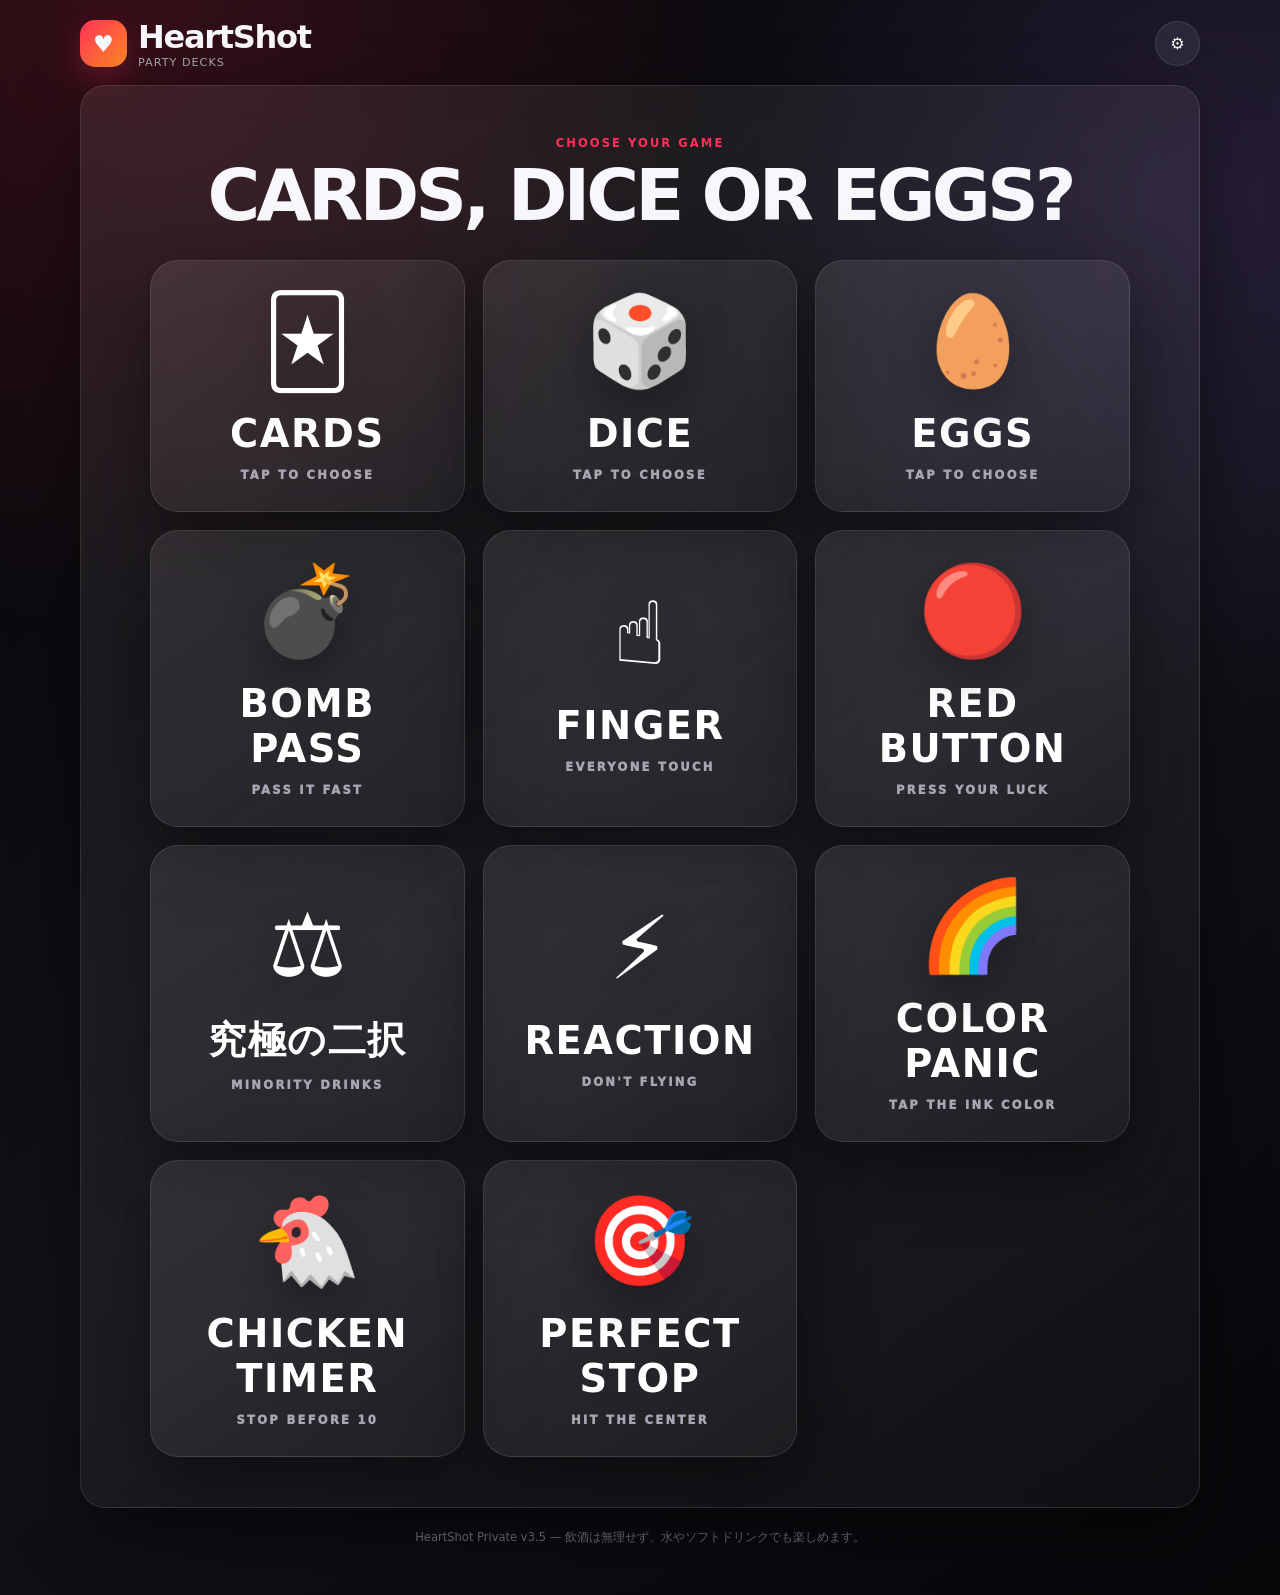
==== heartshot/index.html @ 13e40c9b "Publish HeartShot Party Decks" ====
<!DOCTYPE html>
<html lang="ja">
<head>
<meta charset="UTF-8" />
<meta name="viewport" content="width=device-width, initial-scale=1.0" />
<meta name="theme-color" content="#08080b" />
<title>HeartShot Party Decks</title>
<style>
:root{--bg:#07070a;--panel:#111118;--panel2:#181821;--text:#f8f7fb;--muted:#aaa7b4;--red:#ff3158;--orange:#ff8b24;--gold:#ffd66b;--blue:#5db2ff;--violet:#ae78ff;--green:#57dc9a;--line:rgba(255,255,255,.11);--shadow:0 24px 70px rgba(0,0,0,.45)}
*{box-sizing:border-box}html{scroll-behavior:smooth}body{margin:0;min-height:100vh;color:var(--text);font-family:Inter,"Noto Sans JP",system-ui,-apple-system,"Segoe UI",sans-serif;background:radial-gradient(circle at 10% 0%,rgba(255,49,88,.19),transparent 32%),radial-gradient(circle at 95% 12%,rgba(174,120,255,.14),transparent 28%),linear-gradient(145deg,#060608,#111118 55%,#07070a)}button,input,select{font:inherit}.app{width:min(1120px,calc(100% - 28px));margin:auto;padding:18px 0 50px}.topbar{display:flex;align-items:center;justify-content:space-between;gap:12px;margin-bottom:16px}.brand{display:flex;align-items:center;gap:11px}.logo{width:47px;height:47px;border-radius:15px;display:grid;place-items:center;background:linear-gradient(135deg,var(--red),var(--orange));box-shadow:0 12px 28px rgba(255,49,88,.25);font-size:1.45rem}.brand h1{margin:0;font-size:clamp(1.25rem,4vw,2rem);letter-spacing:-.04em}.brand small{display:block;color:var(--muted);font-size:.7rem;letter-spacing:.09em}.sound{border:1px solid var(--line);background:rgba(255,255,255,.07);color:white;width:45px;height:45px;border-radius:50%;cursor:pointer}.glass{background:linear-gradient(145deg,rgba(255,255,255,.075),rgba(255,255,255,.035));border:1px solid var(--line);backdrop-filter:blur(18px);box-shadow:var(--shadow);border-radius:25px}.screen{display:none}.screen.active{display:block}.hero{padding:clamp(24px,5vw,50px)}.kicker{color:var(--red);font-size:.72rem;font-weight:900;letter-spacing:.18em;margin:0 0 8px}.hero h2{font-size:clamp(2rem,7vw,4.5rem);line-height:1.03;letter-spacing:-.055em;margin:0 0 13px}.hero p{color:var(--muted);line-height:1.75;max-width:760px}.mode-grid{display:grid;grid-template-columns:repeat(3,1fr);gap:14px;margin:28px 0}.mode-card{position:relative;text-align:left;color:white;border:1px solid var(--line);border-radius:22px;padding:20px;background:rgba(255,255,255,.055);cursor:pointer;transition:.2s;min-height:170px}.mode-card:hover,.mode-card.selected{transform:translateY(-4px);border-color:rgba(255,255,255,.35);background:rgba(255,255,255,.1)}.mode-card.selected:after{content:"選択中";position:absolute;right:14px;top:14px;background:white;color:#111;border-radius:999px;padding:5px 9px;font-size:.65rem;font-weight:900}.mode-icon{font-size:2rem}.mode-card h3{margin:13px 0 5px;font-size:1.25rem}.mode-card p{font-size:.85rem;line-height:1.55;margin:0}.setup-grid{display:grid;grid-template-columns:1.2fr .8fr .8fr;gap:12px;margin:18px 0}label{display:grid;gap:7px;color:#dedce5;font-size:.8rem;font-weight:800}input,select{width:100%;border:1px solid var(--line);border-radius:14px;background:rgba(0,0,0,.32);color:white;padding:14px;outline:none}select option{color:#111}.primary,.secondary,.danger{border:0;border-radius:16px;min-height:50px;padding:0 21px;font-weight:900;cursor:pointer}.primary{color:white;background:linear-gradient(135deg,var(--red),#ff6741);box-shadow:0 12px 26px rgba(255,49,88,.22)}.secondary{color:white;background:rgba(255,255,255,.08);border:1px solid var(--line)}.danger{color:#ffd9df;background:rgba(255,49,88,.12);border:1px solid rgba(255,49,88,.25)}.note{font-size:.78rem;color:var(--muted);margin:13px 0 0}.game-head{display:grid;grid-template-columns:1fr auto 1fr;align-items:center;gap:12px;margin-bottom:20px}.stat{padding:13px 16px;border-radius:17px;background:rgba(255,255,255,.06);border:1px solid var(--line)}.stat:last-child{text-align:right}.stat span{display:block;color:var(--muted);font-size:.65rem;font-weight:900;letter-spacing:.13em}.stat strong{font-size:1rem}.timer{text-align:center;min-width:145px;background:linear-gradient(135deg,rgba(255,49,88,.18),rgba(255,139,36,.12))}.timer strong{font-size:1.55rem;font-variant-numeric:tabular-nums}.game-layout{display:grid;grid-template-columns:minmax(280px,420px) minmax(260px,1fr);gap:24px;align-items:center}.card-zone{display:grid;justify-items:center}.scene{width:min(100%,360px);aspect-ratio:5/7;perspective:1300px;cursor:pointer;border:0;background:none;padding:0}.card{width:100%;height:100%;position:relative;transform-style:preserve-3d;transition:transform .72s cubic-bezier(.2,.8,.18,1)}.card.flipped{transform:rotateY(180deg)}.face{position:absolute;inset:0;border-radius:24px;backface-visibility:hidden;overflow:hidden;box-shadow:0 30px 80px rgba(0,0,0,.5)}.back{border:8px solid #f2eee5;background:#711127}.pattern{height:100%;display:grid;place-items:center;align-content:center;gap:12px;border:2px solid rgba(255,255,255,.7);background:linear-gradient(45deg,transparent 46%,rgba(255,255,255,.11) 47% 53%,transparent 54%),linear-gradient(-45deg,transparent 46%,rgba(255,255,255,.11) 47% 53%,transparent 54%),linear-gradient(135deg,#a21434,#4c0b1b);background-size:24px 24px}.pattern b{font-size:5rem}.pattern span{font-weight:900;font-size:.72rem;letter-spacing:.26em}.front{transform:rotateY(180deg);color:#16151a;background:linear-gradient(155deg,#fffef8,#ece7db);padding:30px;display:grid;align-content:center;text-align:center}.suit{font-size:3.25rem}.card-type{font-size:.7rem;letter-spacing:.17em;font-weight:1000;margin:10px 0;color:#b41635}.card-title{font-size:clamp(1.55rem,5vw,2.25rem);line-height:1.25;font-weight:1000;margin:0}.card-desc{font-size:.9rem;line-height:1.65;color:#5f5962;margin:14px 0 0}.rare{background:linear-gradient(135deg,#fff5bf,#e9d3ff 52%,#cfe9ff)}.rare .card-type{color:#7040af}.card-hint{margin:14px 0 0;color:var(--muted);font-size:.8rem}.panel{padding:22px}.panel h3{margin:0 0 7px}.panel p{color:var(--muted);line-height:1.65}.rules{display:grid;gap:9px;margin:18px 0}.rule-row{display:flex;justify-content:space-between;gap:12px;padding:11px 12px;background:rgba(255,255,255,.055);border:1px solid var(--line);border-radius:13px}.rule-row span{color:var(--muted)}.buttons{display:grid;grid-template-columns:1fr 1fr;gap:10px}.buttons .primary{grid-column:1/-1}.history{margin-top:16px;max-height:195px;overflow:auto;display:grid;gap:8px}.history-item{padding:10px 11px;border:1px solid var(--line);border-radius:12px;background:rgba(255,255,255,.04);font-size:.78rem}.history-item b{display:block;margin-bottom:3px}.toast{position:fixed;left:50%;bottom:25px;transform:translate(-50%,20px);background:#fff;color:#15151a;padding:12px 17px;border-radius:999px;font-weight:900;opacity:0;pointer-events:none;transition:.25s;z-index:10}.toast.show{opacity:1;transform:translate(-50%,0)}.result-card{padding:34px;text-align:center}.result-card h2{font-size:clamp(2rem,6vw,4rem);margin:7px 0}.summary-grid{display:grid;grid-template-columns:repeat(3,1fr);gap:12px;margin:24px 0}.summary{padding:17px;border:1px solid var(--line);border-radius:17px;background:rgba(255,255,255,.05)}.summary b{display:block;font-size:1.7rem}.summary span{color:var(--muted);font-size:.72rem}.footer{text-align:center;color:#76727d;font-size:.72rem;margin-top:22px}.tag{display:inline-block;border-radius:999px;padding:6px 10px;background:rgba(255,255,255,.07);border:1px solid var(--line);font-size:.68rem;font-weight:900;margin:3px}.hidden{display:none!important}@media(max-width:760px){.mode-grid{grid-template-columns:1fr}.setup-grid{grid-template-columns:1fr}.game-head{grid-template-columns:1fr 1fr}.timer{grid-column:1/-1;grid-row:1}.game-layout{grid-template-columns:1fr}.panel{padding:18px}.scene{width:min(88vw,340px)}.summary-grid{grid-template-columns:1fr}.buttons{position:sticky;bottom:8px;background:rgba(7,7,10,.9);padding:8px;border-radius:18px;backdrop-filter:blur(10px)}}

/* HeartShot v1 premium landing */
#setup{min-height:calc(100vh - 125px);display:none;align-content:center;background:transparent;border:0;box-shadow:none;backdrop-filter:none;padding:18px 0 34px}
#setup.active{display:grid}
.deck-landing{text-align:center;max-width:980px;margin:0 auto;width:100%}
.deck-landing .kicker{margin-bottom:10px;color:#ff4264}
.deck-landing h2{font-size:clamp(2rem,8vw,4.8rem);margin:0 0 34px;letter-spacing:-.06em}
.mode-grid{grid-template-columns:repeat(3,minmax(0,1fr));gap:18px;margin:0 auto;max-width:940px}
.mode-card{min-height:310px;padding:0;border-radius:28px;overflow:hidden;display:grid;place-items:center;text-align:center;isolation:isolate;background:#15151d;box-shadow:0 24px 65px rgba(0,0,0,.38);transition:transform .28s cubic-bezier(.2,.8,.2,1),border-color .28s,box-shadow .28s}
.mode-card::before{content:"";position:absolute;inset:0;z-index:-2;background:radial-gradient(circle at 50% 15%,var(--glow,rgba(255,49,88,.38)),transparent 42%),linear-gradient(155deg,rgba(255,255,255,.09),rgba(255,255,255,.015))}
.mode-card::after{content:"";position:absolute;inset:10px;border:1px solid rgba(255,255,255,.13);border-radius:21px;z-index:-1}
.mode-card:hover,.mode-card:focus-visible{transform:translateY(-10px) rotateX(2deg);border-color:rgba(255,255,255,.45);box-shadow:0 34px 85px rgba(0,0,0,.52)}
.mode-card.selected{transform:translateY(-8px) scale(1.015);border-color:rgba(255,255,255,.7);box-shadow:0 0 0 2px rgba(255,255,255,.13),0 32px 85px rgba(0,0,0,.52)}
.mode-card.selected:after{content:"";position:absolute;inset:10px;background:none;padding:0;border:2px solid rgba(255,255,255,.65);border-radius:21px}
.mode-card[data-mode="mission"]{--glow:rgba(255,49,88,.48)}
.mode-card[data-mode="fact"]{--glow:rgba(93,178,255,.42)}
.mode-card[data-mode="reveal"]{--glow:rgba(174,120,255,.44)}
.mode-card .deck-content{display:grid;justify-items:center;gap:14px;padding:30px}
.mode-icon{font-size:clamp(3.4rem,8vw,5.7rem);filter:drop-shadow(0 16px 22px rgba(0,0,0,.28));transition:transform .28s}
.mode-card:hover .mode-icon{transform:translateY(-5px) rotate(-3deg) scale(1.06)}
.mode-card h3{margin:0;font-size:clamp(1.25rem,3vw,1.8rem);letter-spacing:.08em;text-transform:uppercase}
.mode-card .tap{font-size:.7rem;letter-spacing:.25em;color:rgba(255,255,255,.55);font-weight:900}
.setup-drawer{max-width:940px;margin:22px auto 0;padding:20px;border-radius:24px;background:rgba(18,18,25,.82);border:1px solid var(--line);backdrop-filter:blur(20px);box-shadow:0 24px 70px rgba(0,0,0,.3);display:none;text-align:left;animation:drawerIn .35s ease both}
.setup-drawer.show{display:block}
.setup-drawer .selected-deck{display:flex;align-items:center;justify-content:space-between;gap:12px;margin-bottom:15px}
.setup-drawer .selected-deck strong{font-size:1rem}
.setup-drawer .selected-deck span{color:var(--muted);font-size:.75rem}
@keyframes drawerIn{from{opacity:0;transform:translateY(14px)}to{opacity:1;transform:none}}
@media(max-width:760px){#setup{align-content:start}.deck-landing h2{margin-bottom:24px}.mode-grid{grid-template-columns:1fr;gap:13px}.mode-card{min-height:145px}.mode-card .deck-content{grid-template-columns:auto 1fr auto;align-items:center;justify-items:start;width:100%;padding:24px;text-align:left}.mode-icon{font-size:3.2rem}.mode-card h3{font-size:1.25rem}.mode-card .tap{justify-self:end}.setup-drawer{margin-top:16px;padding:16px}.setup-grid{margin:12px 0}}


.player-editor{margin:20px 0 14px}.player-editor-head{display:flex;align-items:center;justify-content:space-between;gap:12px;margin-bottom:10px;color:#dedce5;font-size:.76rem;font-weight:950;letter-spacing:.12em}.add-player{border:1px solid var(--line);border-radius:999px;background:rgba(255,255,255,.075);color:white;padding:9px 13px;font-size:.68rem;font-weight:950;cursor:pointer}.add-player:hover{background:rgba(255,255,255,.13)}.player-list{display:grid;gap:9px}.player-row{display:grid;grid-template-columns:38px 1fr 42px;align-items:center;gap:9px}.player-number{height:48px;display:grid;place-items:center;color:var(--muted);font-size:.72rem;font-weight:950;border:1px solid var(--line);border-radius:13px;background:rgba(255,255,255,.04)}.player-input{height:48px}.remove-player{height:42px;width:42px;border:1px solid var(--line);border-radius:13px;background:rgba(255,255,255,.055);color:var(--muted);font-size:1.2rem;cursor:pointer}.remove-player:hover{color:white;background:rgba(255,49,88,.14);border-color:rgba(255,49,88,.3)}.remove-player:disabled{opacity:.22;cursor:not-allowed}.setup-options{grid-template-columns:1fr 1fr}.setup-drawer .primary{margin-top:4px}@media(max-width:520px){.player-editor-head{align-items:flex-start}.add-player{padding:8px 10px}.setup-options{grid-template-columns:1fr}.player-row{grid-template-columns:34px 1fr 38px}.player-number{height:46px}.remove-player{width:38px;height:38px}}

/* v1.2 category + dice */
.category-landing{padding:clamp(24px,5vw,50px);text-align:center}.category-landing h2,.deck-landing>h2{font-size:clamp(2rem,7vw,4.5rem);line-height:1.03;letter-spacing:-.055em;margin:0 0 24px}.category-grid{display:grid;grid-template-columns:repeat(2,minmax(0,1fr));gap:18px;max-width:820px;margin:28px auto 0}.category-card{min-height:290px;border:1px solid var(--line);border-radius:28px;background:linear-gradient(145deg,rgba(255,255,255,.095),rgba(255,255,255,.035));color:#fff;cursor:pointer;display:grid;place-items:center;padding:28px;transition:.25s;box-shadow:var(--shadow)}.category-card:hover{transform:translateY(-7px) scale(1.015);border-color:rgba(255,255,255,.36)}.category-icon{font-size:clamp(4rem,10vw,7rem);filter:drop-shadow(0 15px 22px rgba(0,0,0,.3))}.category-card h3{font-size:clamp(1.6rem,4vw,2.4rem);margin:18px 0 8px;letter-spacing:.04em}.category-card .tap{color:var(--muted);font-size:.72rem;font-weight:950;letter-spacing:.2em}.back-link{border:0;background:transparent;color:var(--muted);font-weight:900;cursor:pointer;margin-bottom:16px;padding:8px 0}.back-link:hover{color:#fff}.dice-setup{padding:clamp(24px,5vw,45px);max-width:760px;margin:auto}.dice-arena{padding:clamp(20px,4vw,38px)}.dice-stage{display:grid;grid-template-columns:repeat(3,minmax(80px,150px));justify-content:center;gap:16px;margin:28px 0}.die{aspect-ratio:1;border-radius:25px;background:linear-gradient(145deg,#fff,#ddd7cb);color:#17151a;display:grid;place-items:center;font-size:clamp(3.6rem,10vw,6.8rem);box-shadow:0 24px 45px rgba(0,0,0,.38),inset 0 2px 1px rgba(255,255,255,.8);user-select:none}.die.rolling{animation:diceShake .12s linear infinite}@keyframes diceShake{0%{transform:rotate(-7deg) translateY(-3px)}50%{transform:rotate(7deg) translateY(3px)}100%{transform:rotate(-7deg) translateY(-3px)}}.dice-result{text-align:center;min-height:115px}.dice-result .role{font-size:clamp(2rem,6vw,3.8rem);font-weight:1000;margin:0}.dice-result .rank{color:var(--muted);margin:7px 0}.dice-controls{display:grid;grid-template-columns:1fr 1fr;gap:10px;max-width:560px;margin:20px auto}.dice-controls .primary{grid-column:1/-1}.dice-rule-grid{display:grid;grid-template-columns:repeat(3,1fr);gap:8px;margin-top:18px}.dice-rule{padding:10px;border:1px solid var(--line);border-radius:13px;background:rgba(255,255,255,.045);font-size:.72rem;text-align:center}.dice-history{max-width:720px;margin:18px auto 0}.dice-history .history-item{display:flex;justify-content:space-between;gap:10px}.dice-current{text-align:center;color:var(--muted)}.dice-current b{color:#fff;font-size:1.2rem}.dice-player-list{display:grid;gap:9px}.dice-player-row{display:grid;grid-template-columns:38px 1fr 42px;align-items:center;gap:9px}.dice-player-number{height:48px;display:grid;place-items:center;color:var(--muted);font-size:.72rem;font-weight:950;border:1px solid var(--line);border-radius:13px;background:rgba(255,255,255,.04)}
@media(max-width:680px){.category-grid{grid-template-columns:1fr}.category-card{min-height:220px}.dice-stage{gap:9px}.die{border-radius:18px}.dice-rule-grid{grid-template-columns:1fr 1fr}.dice-controls{position:sticky;bottom:8px;background:rgba(7,7,10,.9);padding:8px;border-radius:18px;backdrop-filter:blur(10px)}}

/* v1.4 true 3D chinchiro scene */
.chinchiro-table{position:relative;max-width:820px;margin:18px auto 8px;padding:18px 10px 10px;border-radius:36px;background:radial-gradient(ellipse at 50% 20%,rgba(118,59,27,.52),rgba(30,13,8,.9) 66%,rgba(0,0,0,.5));box-shadow:inset 0 0 70px rgba(0,0,0,.62),0 24px 60px rgba(0,0,0,.35);overflow:hidden}
.chinchiro-table:before{content:"";position:absolute;inset:0;background:repeating-linear-gradient(92deg,rgba(255,255,255,.018) 0 2px,transparent 2px 42px);opacity:.45;pointer-events:none}
.bowl-wrap{position:relative;width:min(94vw,700px);height:min(76vw,500px);min-height:340px;margin:auto;perspective:1200px;perspective-origin:50% 24%;transform-style:preserve-3d;filter:drop-shadow(0 38px 34px rgba(0,0,0,.66))}
.bowl-scene{position:absolute;inset:0;transform-style:preserve-3d;transform:rotateX(58deg) translateZ(-10px)}
.bowl-shadow{position:absolute;left:8%;right:8%;bottom:2%;height:22%;border-radius:50%;background:radial-gradient(ellipse,rgba(0,0,0,.8),transparent 70%);filter:blur(16px);transform:translateZ(-80px)}
.bowl-outer{position:absolute;inset:8% 4% 6%;border-radius:50%;background:radial-gradient(ellipse at 50% 24%,#5c1712 0 4%,#b83a2e 5% 8%,#2a0a08 10% 18%,#080809 58%,#160506 73%,#080809 100%);box-shadow:0 35px 40px rgba(0,0,0,.75),inset 0 -55px 80px #000,inset 0 18px 22px rgba(255,255,255,.08);transform:translateZ(-42px)}
.bowl-wall{position:absolute;inset:10% 6% 10%;border-radius:50%;background:radial-gradient(ellipse at 50% 40%,#252527 0 12%,#161619 34%,#09090b 61%,#020203 72%,#3f100d 73%,#be3b31 77%,#2c0908 81%,#070708 84%);box-shadow:inset 0 28px 35px rgba(255,255,255,.06),inset 0 -80px 105px rgba(0,0,0,.95),0 0 0 4px rgba(225,62,50,.75);transform:translateZ(0)}
.bowl-inner{position:absolute;inset:18% 14% 20%;border-radius:50%;background:radial-gradient(ellipse at 48% 34%,#353538 0 5%,#202023 20%,#111114 52%,#050506 79%);box-shadow:inset 0 16px 25px rgba(255,255,255,.055),inset 0 -45px 60px rgba(0,0,0,.88),0 0 35px rgba(0,0,0,.9);transform:translateZ(42px)}
.bowl-inner:after{content:"";position:absolute;left:15%;right:15%;bottom:11%;height:25%;border-radius:50%;background:radial-gradient(ellipse,rgba(255,255,255,.09),transparent 68%);filter:blur(8px)}
.bowl-rim{position:absolute;inset:8% 4% 6%;border-radius:50%;border:12px solid #4c0d0a;box-shadow:inset 0 0 0 4px #e24c40,inset 0 0 0 8px #6d1712,0 4px 0 #f05c4f,0 10px 18px rgba(0,0,0,.5);transform:translateZ(32px)}
.bowl-highlight{position:absolute;left:12%;right:12%;top:12%;height:15%;border-radius:50%;border-top:4px solid rgba(255,255,255,.14);filter:blur(.4px);transform:translateZ(52px)}
.bowl-wrap.shaking{animation:bowlRattle3d .11s linear infinite}
.bowl-wrap.settling{animation:bowlSettle3d .34s ease-out 3}
@keyframes bowlRattle3d{0%{transform:translate3d(-6px,2px,0) rotateZ(-1.3deg) rotateY(-.5deg)}25%{transform:translate3d(6px,-4px,0) rotateZ(1.1deg) rotateY(.5deg)}50%{transform:translate3d(-4px,-2px,0) rotateZ(.6deg)}75%{transform:translate3d(5px,4px,0) rotateZ(-.9deg)}100%{transform:translate3d(-6px,2px,0) rotateZ(-1.3deg)}}
@keyframes bowlSettle3d{0%{transform:rotateZ(-.7deg)}50%{transform:rotateZ(.7deg)}100%{transform:rotateZ(0)}}
.dice-tumble-area{position:absolute;inset:19% 13% 19%;z-index:5;transform-style:preserve-3d;perspective:900px;perspective-origin:50% 35%;transform:rotateX(54deg) translateZ(86px);pointer-events:none}
.real-die{--size:78px;--half:39px;position:absolute;width:var(--size);height:var(--size);transform-style:preserve-3d;transform-origin:50% 50%;transition:transform .72s cubic-bezier(.18,.82,.2,1),left .72s ease,top .72s ease;will-change:transform,left,top}
.real-die:nth-child(1){left:15%;top:36%}.real-die:nth-child(2){left:44%;top:18%}.real-die:nth-child(3){left:66%;top:50%}
.die-face{position:absolute;inset:0;width:100%;height:100%;border-radius:14px;background:linear-gradient(145deg,#fffef8 0%,#eee8db 56%,#c8bdab 100%);border:2px solid rgba(92,72,48,.42);backface-visibility:visible;box-shadow:inset 6px 6px 11px rgba(255,255,255,.96),inset -7px -8px 13px rgba(62,45,27,.28),0 0 1px rgba(0,0,0,.75);display:grid;grid-template-columns:repeat(3,1fr);grid-template-rows:repeat(3,1fr);padding:14%;gap:4%}
.die-face.f1{filter:brightness(1.04)}.die-face.f2{filter:brightness(.91)}.die-face.f3{filter:brightness(1.11)}.die-face.f4{filter:brightness(.78)}.die-face.f5{filter:brightness(.86)}.die-face.f6{filter:brightness(.72)}
.real-die:after{content:"";position:absolute;left:4%;top:78%;width:92%;height:42%;border-radius:50%;background:rgba(0,0,0,.52);filter:blur(11px);transform:rotateX(90deg) translateZ(-44px);pointer-events:none}
.pip{width:72%;aspect-ratio:1;border-radius:50%;background:radial-gradient(circle at 35% 30%,#49413a 0 8%,#171513 38%,#050505 78%);box-shadow:inset 2px 2px 2px rgba(255,255,255,.16),0 1px 1px rgba(255,255,255,.25);align-self:center;justify-self:center}
.p1{grid-area:2/2}.p2a{grid-area:1/1}.p2b{grid-area:3/3}.p3a{grid-area:1/1}.p3b{grid-area:2/2}.p3c{grid-area:3/3}.p4a{grid-area:1/1}.p4b{grid-area:1/3}.p4c{grid-area:3/1}.p4d{grid-area:3/3}.p5a{grid-area:1/1}.p5b{grid-area:1/3}.p5c{grid-area:2/2}.p5d{grid-area:3/1}.p5e{grid-area:3/3}.p6a{grid-area:1/1}.p6b{grid-area:1/3}.p6c{grid-area:2/1}.p6d{grid-area:2/3}.p6e{grid-area:3/1}.p6f{grid-area:3/3}
.die-face.f1{transform:translateZ(var(--half))}.die-face.f6{transform:rotateY(180deg) translateZ(var(--half))}.die-face.f2{transform:rotateY(90deg) translateZ(var(--half))}.die-face.f5{transform:rotateY(-90deg) translateZ(var(--half))}.die-face.f3{transform:rotateX(90deg) translateZ(var(--half))}.die-face.f4{transform:rotateX(-90deg) translateZ(var(--half))}
.real-die.show-1{transform:rotateX(-28deg) rotateY(32deg) rotateZ(-7deg)}.real-die.show-2{transform:rotateX(-22deg) rotateY(-58deg) rotateZ(8deg)}.real-die.show-3{transform:rotateX(-112deg) rotateY(26deg) rotateZ(-7deg)}.real-die.show-4{transform:rotateX(68deg) rotateY(28deg) rotateZ(9deg)}.real-die.show-5{transform:rotateX(-24deg) rotateY(122deg) rotateZ(-8deg)}.real-die.show-6{transform:rotateX(-26deg) rotateY(208deg) rotateZ(8deg)}
.real-die.tumbling:nth-child(1){animation:tumble3d1 .38s linear infinite}.real-die.tumbling:nth-child(2){animation:tumble3d2 .33s linear infinite}.real-die.tumbling:nth-child(3){animation:tumble3d3 .41s linear infinite}
@keyframes tumble3d1{0%{left:7%;top:23%;transform:translate3d(0,0,10px) rotateX(0) rotateY(0) rotateZ(0)}45%{left:63%;top:50%;transform:translate3d(0,-20px,155px) rotateX(420deg) rotateY(310deg) rotateZ(210deg)}100%{left:17%;top:37%;transform:translate3d(0,0,12px) rotateX(820deg) rotateY(560deg) rotateZ(390deg)}}
@keyframes tumble3d2{0%{left:66%;top:17%;transform:translate3d(0,0,14px) rotateX(0) rotateY(0)}48%{left:18%;top:58%;transform:translate3d(0,-18px,145px) rotateX(340deg) rotateY(490deg) rotateZ(160deg)}100%{left:46%;top:21%;transform:translate3d(0,0,10px) rotateX(760deg) rotateY(900deg) rotateZ(330deg)}}
@keyframes tumble3d3{0%{left:29%;top:61%;transform:translate3d(0,0,8px) rotateX(0) rotateZ(0)}52%{left:65%;top:16%;transform:translate3d(0,-22px,165px) rotateX(500deg) rotateY(370deg) rotateZ(290deg)}100%{left:67%;top:49%;transform:translate3d(0,0,9px) rotateX(960deg) rotateY(720deg) rotateZ(570deg)}}

.bowl-lid{position:absolute;right:0;top:1%;width:31%;height:27%;z-index:1;transform-style:preserve-3d;transform:rotateX(62deg) rotateZ(-19deg) translateZ(-12px)}
.bowl-lid:before,.bowl-lid:after{content:"";position:absolute;inset:0;border-radius:50%}.bowl-lid:before{background:radial-gradient(ellipse at 38% 30%,#343437,#111114 55%,#030304 82%);border:7px solid #3c0d0b;box-shadow:inset 0 0 0 3px #c43b31,0 24px 30px rgba(0,0,0,.66)}.bowl-lid:after{inset:10%;border:2px solid rgba(218,165,74,.35);box-shadow:inset 0 0 22px rgba(218,165,74,.12)}
@media(max-width:680px){.bowl-wrap{height:370px;min-height:330px}.real-die{--size:60px;--half:30px}.die-face{border-radius:12px}.bowl-rim{border-width:9px}.dice-tumble-area{inset:21% 12% 20%}}

/* v1.6 TOP-DOWN CINCHIRO CAMERA — inspired by the approved mockup */
.chinchiro-table{
  max-width:760px;
  padding:12px 8px 18px;
  background:
    radial-gradient(ellipse at 50% 42%,rgba(126,67,32,.30),transparent 54%),
    repeating-linear-gradient(90deg,rgba(255,255,255,.018) 0 2px,transparent 2px 58px),
    linear-gradient(180deg,#2a1109,#120807 72%,#080607);
}
.bowl-wrap{
  width:min(94vw,680px);
  height:min(92vw,650px);
  min-height:470px;
  perspective:1400px;
  perspective-origin:50% 45%;
  filter:drop-shadow(0 28px 28px rgba(0,0,0,.72));
}
.bowl-scene{
  inset:3% 1% 5%;
  transform:rotateX(15deg) translateZ(-12px);
}
.bowl-shadow{left:5%;right:5%;bottom:2%;height:18%;filter:blur(20px)}
.bowl-outer{
  inset:4% 3% 5%;
  background:radial-gradient(ellipse at 50% 38%,#201d1e 0 48%,#080809 65%,#260706 75%,#080809 100%);
  box-shadow:0 38px 45px rgba(0,0,0,.78),inset 0 -42px 70px #000,inset 0 12px 18px rgba(255,255,255,.08);
}
.bowl-wall{
  inset:5.5% 4.5% 7%;
  background:
    radial-gradient(circle at 61% 38%,rgba(255,255,255,.10),transparent 18%),
    radial-gradient(ellipse at 50% 48%,#29282a 0 14%,#1d1c1f 35%,#0c0c0e 67%,#020203 78%,#4a0e0b 79%,#c83d32 83%,#170504 87%);
  box-shadow:inset 0 24px 42px rgba(255,255,255,.06),inset 0 -72px 95px rgba(0,0,0,.9),0 0 0 4px rgba(226,63,51,.75);
}
.bowl-inner{
  inset:13% 11% 15%;
  background:
    radial-gradient(circle at 62% 37%,rgba(255,255,255,.13),transparent 17%),
    radial-gradient(ellipse at 50% 48%,#343337 0 7%,#242327 27%,#151519 59%,#070708 86%);
  box-shadow:inset 0 16px 28px rgba(255,255,255,.06),inset 0 -40px 62px rgba(0,0,0,.83),0 0 30px rgba(0,0,0,.88);
  transform:translateZ(38px);
}
.bowl-rim{
  inset:4% 3% 5%;
  border-width:10px;
  box-shadow:inset 0 0 0 4px #f05145,inset 0 0 0 8px #65130f,0 4px 0 #ff695d,0 12px 20px rgba(0,0,0,.52);
  transform:translateZ(44px);
}
.bowl-highlight{left:10%;right:10%;top:7%;height:12%;transform:translateZ(56px)}
.bowl-lid{display:none}
.dice-tumble-area{
  inset:19% 15% 20%;
  perspective:1100px;
  perspective-origin:50% 45%;
  transform:none;
}
.real-die{
  --size:88px;--half:44px;
  transition:transform .8s cubic-bezier(.18,.82,.2,1),left .8s ease,top .8s ease;
}
.real-die:nth-child(1){left:16%;top:53%}
.real-die:nth-child(2){left:43%;top:25%}
.real-die:nth-child(3){left:67%;top:55%}
.die-face{border-radius:16px;border:1.5px solid rgba(91,70,43,.45);padding:14%;box-shadow:inset 7px 7px 12px rgba(255,255,255,.98),inset -8px -9px 14px rgba(57,39,21,.28),0 0 2px rgba(0,0,0,.75)}
.real-die:after{top:86%;height:25%;filter:blur(9px);transform:rotateX(90deg) translateZ(-49px)}
/* Final angle: top face occupies most of the visible cube, sides remain visible. */
.real-die.settled-a{transform:rotateX(-58deg) rotateY(0deg) rotateZ(-8deg)}
.real-die.settled-b{transform:rotateX(-58deg) rotateY(0deg) rotateZ(7deg)}
.real-die.settled-c{transform:rotateX(-58deg) rotateY(0deg) rotateZ(-3deg)}
/* Retain these for compatibility before the first roll. */
.real-die.show-1,.real-die.show-2,.real-die.show-3,.real-die.show-4,.real-die.show-5,.real-die.show-6{transform:rotateX(-58deg) rotateY(0deg) rotateZ(-4deg)}
@keyframes tumble3d1{0%{left:12%;top:49%;transform:translate3d(0,0,10px) rotateX(0) rotateY(0) rotateZ(0)}45%{left:61%;top:30%;transform:translate3d(0,-26px,170px) rotateX(430deg) rotateY(330deg) rotateZ(230deg)}100%{left:16%;top:53%;transform:translate3d(0,0,12px) rotateX(830deg) rotateY(580deg) rotateZ(400deg)}}
@keyframes tumble3d2{0%{left:65%;top:24%;transform:translate3d(0,0,14px) rotateX(0) rotateY(0)}48%{left:20%;top:57%;transform:translate3d(0,-25px,160px) rotateX(350deg) rotateY(500deg) rotateZ(180deg)}100%{left:43%;top:25%;transform:translate3d(0,0,10px) rotateX(770deg) rotateY(910deg) rotateZ(340deg)}}
@keyframes tumble3d3{0%{left:28%;top:60%;transform:translate3d(0,0,8px) rotateX(0) rotateZ(0)}52%{left:65%;top:22%;transform:translate3d(0,-28px,180px) rotateX(510deg) rotateY(390deg) rotateZ(300deg)}100%{left:67%;top:55%;transform:translate3d(0,0,9px) rotateX(970deg) rotateY(730deg) rotateZ(580deg)}}
@media(max-width:680px){
  .bowl-wrap{height:min(104vw,540px);min-height:430px}
  .real-die{--size:66px;--half:33px}
  .dice-tumble-area{inset:20% 13% 20%}
  .bowl-rim{border-width:8px}
}


/* v1.7 physics-driven dice motion */
.dice-tumble-area{overflow:visible}
.real-die{left:0!important;top:0!important;transition:none!important;will-change:transform;}
.real-die.physics-active{filter:none}
.real-die.final-settle{transition:none!important}
.bowl-wrap.physics-shake{transition:transform .06s linear}
@media (prefers-reduced-motion:reduce){.bowl-wrap.physics-shake{transform:none!important}}


/* v2.4 Egg Roulette */
.category-grid{grid-template-columns:repeat(3,minmax(0,1fr))}
.egg-category{--catGlow:rgba(255,214,107,.42)}
.egg-setup{padding:clamp(24px,5vw,48px);max-width:820px;margin:auto}
.egg-arena{padding:clamp(18px,4vw,36px);overflow:hidden;position:relative}
.egg-arena::before{content:"";position:absolute;inset:0;pointer-events:none;background:radial-gradient(circle at 50% 30%,rgba(255,214,107,.12),transparent 42%)}
.egg-header{position:relative;z-index:1;text-align:center;margin-bottom:18px}.egg-header h2{margin:5px 0;font-size:clamp(1.8rem,6vw,3.5rem)}
.egg-header p{margin:0;color:var(--muted)}
.egg-status{display:flex;justify-content:center;gap:10px;flex-wrap:wrap;margin:16px 0 24px;position:relative;z-index:1}
.egg-pill{border:1px solid var(--line);background:rgba(255,255,255,.06);border-radius:999px;padding:9px 14px;font-size:.76rem;color:var(--muted)}.egg-pill b{color:#fff}
.egg-board{position:relative;z-index:1;display:grid;grid-template-columns:repeat(4,minmax(68px,1fr));gap:clamp(12px,2vw,20px);max-width:720px;margin:0 auto;padding:clamp(18px,4vw,34px);border-radius:38px;border:1px solid rgba(255,255,255,.1);background:radial-gradient(ellipse at center,rgba(255,255,255,.08),rgba(0,0,0,.22) 65%),linear-gradient(145deg,#312014,#160d09);box-shadow:inset 0 16px 40px rgba(255,255,255,.04),inset 0 -24px 50px rgba(0,0,0,.5),0 28px 70px rgba(0,0,0,.45)}
.egg-slot{aspect-ratio:.78;position:relative;border:0;background:none;cursor:pointer;perspective:700px;padding:0;min-width:0}.egg-slot:disabled{cursor:default}
.egg-shadow{position:absolute;left:18%;right:18%;bottom:3%;height:13%;border-radius:50%;background:rgba(0,0,0,.52);filter:blur(6px);transition:.45s}
.egg-shell{position:absolute;inset:4% 12% 12%;transform-origin:50% 82%;transition:transform .55s cubic-bezier(.2,.9,.3,1),filter .3s;filter:drop-shadow(0 13px 12px rgba(0,0,0,.35))}
.egg-body{position:absolute;inset:0;border-radius:52% 48% 49% 51% / 61% 60% 40% 39%;background:radial-gradient(circle at 36% 24%,#fff 0 7%,#fff9df 25%,#e8d7ad 70%,#c7aa77 100%);border:1px solid rgba(109,77,37,.45);box-shadow:inset -11px -14px 22px rgba(111,78,36,.18),inset 7px 8px 13px rgba(255,255,255,.65)}
.egg-glint{position:absolute;width:18%;height:31%;left:25%;top:20%;border-radius:50%;background:rgba(255,255,255,.62);transform:rotate(22deg);filter:blur(1px)}
.egg-number{position:absolute;inset:auto 0 25%;text-align:center;color:#75582e;font-weight:1000;font-size:clamp(.72rem,2vw,1rem);text-shadow:0 1px white}
.egg-reveal{position:absolute;inset:15% 5% 5%;display:grid;place-items:center;align-content:center;opacity:0;transform:translateY(25%) scale(.6);transition:.45s .18s cubic-bezier(.2,1.3,.3,1);font-size:clamp(2.2rem,7vw,4.3rem)}
.egg-slot:hover:not(:disabled) .egg-shell{transform:translateY(-7%) rotate(-2deg) scale(1.04)}
.egg-slot.cracking .egg-shell{animation:eggWobble .62s ease-in-out 2}.egg-slot.open .egg-shell{transform:translateY(-55%) rotate(-18deg) scale(.85);opacity:.12;filter:blur(1px)}
.egg-slot.open .egg-reveal{opacity:1;transform:translateY(0) scale(1)}.egg-slot.open .egg-shadow{transform:scale(.7);opacity:.55}
.egg-slot.safe .egg-reveal{filter:drop-shadow(0 0 18px rgba(255,214,107,.5))}.egg-slot.bad .egg-reveal{animation:badPulse .65s ease-in-out 2;filter:drop-shadow(0 0 20px rgba(255,49,88,.72))}
.egg-slot.used:not(.bad){opacity:.58}.egg-slot.used:not(.bad) .egg-reveal{filter:grayscale(.15)}
@keyframes eggWobble{0%,100%{transform:rotate(0) translateY(0)}20%{transform:rotate(-8deg) translateY(-3%)}40%{transform:rotate(8deg) translateY(-6%)}60%{transform:rotate(-6deg) translateY(-3%)}80%{transform:rotate(5deg)}}
@keyframes badPulse{50%{transform:translateY(0) scale(1.2)}}
.egg-result{position:relative;z-index:2;text-align:center;min-height:105px;padding:18px 8px}.egg-result .big{font-size:clamp(2rem,7vw,4.2rem);font-weight:1000;margin:0;letter-spacing:-.04em}.egg-result .sub{color:var(--muted);margin:5px 0 0}.egg-result.safe .big{color:var(--gold)}.egg-result.bad .big{color:var(--red);text-shadow:0 0 22px rgba(255,49,88,.32)}
.egg-actions{position:relative;z-index:2;display:flex;justify-content:center;gap:10px;flex-wrap:wrap}.egg-history{position:relative;z-index:2;max-width:720px;margin:18px auto 0}
@media(max-width:760px){.category-grid{grid-template-columns:1fr}.egg-board{grid-template-columns:repeat(3,minmax(62px,1fr));gap:10px;padding:18px;border-radius:28px}.egg-arena{padding:15px}.egg-slot{aspect-ratio:.8}}

/* v3.0 quick party games */
.category-grid{grid-template-columns:repeat(3,minmax(0,1fr));max-width:980px}.category-card{min-height:220px}.category-icon{font-size:clamp(3.2rem,8vw,5.5rem)}
.quick-screen{padding:clamp(18px,4vw,38px);min-height:min(760px,calc(100dvh - 115px));position:relative;overflow:hidden}.quick-head{text-align:center}.quick-head h2{font-size:clamp(2rem,7vw,4rem);margin:4px 0 8px}.quick-head p{color:var(--muted);margin:0 auto;max-width:650px}.quick-stage{min-height:390px;display:grid;place-items:center;text-align:center;position:relative;touch-action:none;user-select:none}.quick-main{font-size:clamp(4.5rem,18vw,10rem);line-height:1;margin:16px}.quick-title{font-size:clamp(2rem,8vw,5rem);font-weight:1000;letter-spacing:-.05em;margin:8px 0}.quick-sub{color:var(--muted);font-size:clamp(.9rem,3vw,1.15rem);margin:8px 0}
.bomb-core{--beat-speed:1.25s;--beat-scale:1.025;width:min(68vw,330px);aspect-ratio:1;border-radius:50%;border:8px solid #2a2a31;background:radial-gradient(circle at 38% 28%,#51515c,#18181f 45%,#050507 72%);display:grid;place-items:center;font-size:clamp(5rem,18vw,9rem);font-weight:1000;color:#fff;font-variant-numeric:tabular-nums;box-shadow:0 0 0 12px #101015,0 28px 65px #000;cursor:pointer;animation:bombIdle var(--beat-speed) ease-in-out infinite}.bomb-core.counting{font-size:clamp(4.5rem,17vw,8rem);text-shadow:0 0 24px #ff3158}.bomb-core.live{box-shadow:0 0 0 12px #2b1115,0 0 45px rgba(255,49,88,.38)}.bomb-core.danger{animation-name:bombTick;box-shadow:0 0 0 12px #2b1115,0 0 75px rgba(255,49,88,.72)}.bomb-core.boom{animation:boom .6s ease-out both;background:#ff3158}@keyframes bombIdle{50%{transform:scale(var(--beat-scale))}}@keyframes bombTick{0%,100%{transform:scale(.98);filter:brightness(1)}18%{transform:scale(var(--beat-scale));filter:brightness(1.55)}32%{transform:scale(1);filter:brightness(1.08)}48%{transform:scale(calc(1 + (var(--beat-scale) - 1)*.72));filter:brightness(1.35)}}@keyframes boom{45%{transform:scale(1.32);filter:brightness(2)}100%{transform:scale(.9)}}.topic-card{padding:14px 20px;border:1px solid var(--line);border-radius:16px;background:rgba(255,255,255,.06);font-weight:900;max-width:600px;margin:10px auto}.bomb-settings{display:grid;grid-template-columns:1fr 1fr;gap:10px;max-width:430px;margin:14px auto}.bomb-settings label{text-align:left}.bomb-settings input{text-align:center}.choice-card{width:min(92vw,650px);border-radius:28px;padding:clamp(24px,6vw,48px);background:linear-gradient(145deg,#fffdf7,#e9e0d1);color:#17151a;box-shadow:0 28px 70px #000}.choice-question{font-size:clamp(1.2rem,4vw,1.65rem);font-weight:1000;margin:0 0 22px}.choice-options{display:grid;grid-template-columns:1fr auto 1fr;align-items:stretch;gap:14px}.choice-option{display:grid;place-items:center;min-height:145px;padding:20px;border-radius:20px;font-size:clamp(1.35rem,5vw,2.2rem);font-weight:1000;line-height:1.25}.choice-a{background:linear-gradient(135deg,#ff3158,#ff7849);color:#fff}.choice-b{background:linear-gradient(135deg,#5b65ff,#ae78ff);color:#fff}.choice-vs{display:grid;place-items:center;font-weight:1000;color:#8a8187}.choice-actions{width:min(92vw,650px);margin-top:18px}.choice-actions button{width:100%}
.finger-dot{position:absolute;width:74px;height:74px;border-radius:50%;transform:translate(-50%,-50%);display:grid;place-items:center;font-weight:1000;color:#fff;border:4px solid #fff;box-shadow:0 0 28px currentColor;transition:.2s;pointer-events:none}.finger-dot.chosen{width:105px;height:105px;z-index:4;animation:selectedFinger .6s ease-in-out infinite alternate}@keyframes selectedFinger{to{transform:translate(-50%,-50%) scale(1.18)}}
.red-button{width:min(65vw,300px);aspect-ratio:1;border-radius:50%;border:14px solid #6c0f22;background:radial-gradient(circle at 38% 25%,#ff7a8e,#ef1746 35%,#97001e 73%);color:#fff;font-size:clamp(1.5rem,6vw,2.6rem);font-weight:1000;box-shadow:0 18px 0 #520814,0 30px 55px rgba(0,0,0,.55),inset 0 7px 12px rgba(255,255,255,.35);cursor:pointer}.red-button:active{transform:translateY(12px);box-shadow:0 6px 0 #520814,0 15px 32px rgba(0,0,0,.5)}.odds{font-variant-numeric:tabular-nums;color:var(--red);font-weight:1000}
.number-card{width:min(52vw,240px);aspect-ratio:.72;border-radius:25px;background:linear-gradient(155deg,#fffdf7,#ddd5c7);color:#17151a;display:grid;place-items:center;font-size:clamp(5rem,20vw,10rem);font-weight:1000;box-shadow:0 28px 70px #000}.hl-actions{display:grid;grid-template-columns:1fr 1fr;gap:12px;width:min(100%,520px);margin:12px auto}.hl-actions button{min-height:70px;font-size:1.15rem}.streak{color:var(--gold);font-weight:1000}
.reaction-pad{position:absolute;inset:0;border-radius:24px;background:radial-gradient(circle,rgba(93,178,255,.12),transparent 65%);overflow:hidden}.reaction-pad.ready{background:radial-gradient(circle,rgba(255,49,88,.28),#18070c 68%)}.reaction-pad.go{background:radial-gradient(circle,rgba(87,220,154,.55),#071b12 68%)}.reaction-dot{position:absolute;width:70px;height:70px;border-radius:50%;transform:translate(-50%,-50%);border:4px solid #fff;display:grid;place-items:center;font-weight:1000;background:#5db2ff;box-shadow:0 0 28px #5db2ff}.reaction-dot.loser{background:#ff3158;box-shadow:0 0 42px #ff3158;animation:selectedFinger .5s infinite alternate}.reaction-message{position:relative;z-index:3;pointer-events:none}.reaction-message .quick-title{font-size:clamp(2.2rem,10vw,6rem)}
.panic-word{font-size:clamp(4rem,17vw,9rem);font-weight:1000;line-height:1;margin:18px 0;text-shadow:0 0 35px currentColor}.panic-buttons{display:grid;grid-template-columns:repeat(2,minmax(120px,220px));gap:12px;width:min(100%,460px)}.panic-button{min-height:82px;border:0;border-radius:20px;color:white;font-size:1.1rem;font-weight:1000;box-shadow:inset 0 2px rgba(255,255,255,.25),0 15px 30px rgba(0,0,0,.3);cursor:pointer}.panic-button:active{transform:scale(.96)}.panic-meter{width:min(80vw,440px);height:8px;border-radius:999px;background:rgba(255,255,255,.12);overflow:hidden;margin:8px auto}.panic-meter span{display:block;height:100%;width:100%;background:var(--green);transform-origin:left}.chicken-clock{width:min(68vw,300px);aspect-ratio:1;border-radius:50%;display:grid;place-items:center;background:radial-gradient(circle at 40% 30%,#353541,#111118 58%,#050507);border:8px solid #2c2c35;box-shadow:0 0 0 11px #0d0d12,0 28px 60px #000;font-size:clamp(3.2rem,14vw,6rem);font-weight:1000;font-variant-numeric:tabular-nums;cursor:pointer;color:#fff}.chicken-clock.live{border-color:var(--gold);box-shadow:0 0 0 11px #29230e,0 0 50px rgba(255,214,107,.25)}.chicken-clock.danger{border-color:var(--red);color:var(--red)}.stop-game{width:min(92vw,700px)}.stop-track{position:relative;height:105px;border-radius:24px;background:linear-gradient(90deg,#ff3158 0 28%,#ff8b24 28% 42%,#57dc9a 42% 58%,#ff8b24 58% 72%,#ff3158 72%);border:7px solid #25252e;box-shadow:0 25px 55px #000;overflow:visible}.stop-track:after{content:"PERFECT";position:absolute;left:50%;top:50%;transform:translate(-50%,-50%);font-size:.68rem;font-weight:1000;letter-spacing:.15em;color:#10251c}.stop-marker{position:absolute;left:0;top:-16px;width:18px;height:125px;border-radius:999px;background:#fff;box-shadow:0 0 24px #fff;transform:translateX(-50%)}.stop-button{width:100%;min-height:72px;margin-top:30px;font-size:1.25rem}
@media(max-width:760px){.category-grid{grid-template-columns:repeat(2,minmax(0,1fr));gap:10px}.category-card{min-height:145px;padding:14px;border-radius:21px}.category-icon{font-size:3rem}.category-card h3{font-size:1rem;margin:8px 0 4px}.category-card .tap{font-size:.55rem}.quick-screen{padding:14px}.quick-stage{min-height:58dvh}.finger-dot,.reaction-dot{width:62px;height:62px}.choice-options{grid-template-columns:1fr}.choice-vs{min-height:24px}.choice-option{min-height:105px}.bomb-settings{grid-template-columns:1fr 1fr}}

.settings-backdrop{position:fixed;inset:0;z-index:50;display:none;place-items:center;padding:18px;background:rgba(0,0,0,.72);backdrop-filter:blur(10px)}.settings-backdrop.open{display:grid}.settings-panel{width:min(92vw,430px);padding:24px;border-radius:25px;background:#17171f;border:1px solid var(--line);box-shadow:0 30px 90px #000}.settings-head{display:flex;align-items:center;justify-content:space-between;margin-bottom:18px}.settings-head h2{margin:0;font-size:1.45rem}.settings-close{width:40px;height:40px;border:1px solid var(--line);border-radius:50%;background:rgba(255,255,255,.07);color:#fff;font-size:1.35rem;cursor:pointer}.setting-row{display:flex;align-items:center;justify-content:space-between;gap:18px;padding:15px 0;border-top:1px solid var(--line)}.setting-copy strong{display:block}.setting-copy span{display:block;color:var(--muted);font-size:.73rem;margin-top:3px}.toggle{position:relative;width:54px;height:31px;flex:0 0 auto}.toggle input{position:absolute;opacity:0}.toggle span{position:absolute;inset:0;border-radius:999px;background:#393944;cursor:pointer;transition:.2s}.toggle span:after{content:"";position:absolute;width:23px;height:23px;left:4px;top:4px;border-radius:50%;background:#fff;transition:.2s;box-shadow:0 2px 8px #0007}.toggle input:checked+span{background:linear-gradient(135deg,var(--red),var(--orange))}.toggle input:checked+span:after{transform:translateX(23px)}.toggle input:focus-visible+span{outline:2px solid #fff;outline-offset:3px}.silent-row{margin-top:8px;padding:15px;border:1px solid rgba(255,49,88,.28);border-radius:16px;background:rgba(255,49,88,.08)}
.egg-slot.cheat-run{animation:cheatEggEscape 1s ease-in-out}.egg-slot.cheat-run .egg-shell{filter:drop-shadow(0 0 24px var(--red))}.stop-track.cheat-run{animation:cheatZoneEscape 1.25s ease-in-out forwards}.panic-buttons.cheat-run{animation:cheatButtonsSwap .7s ease-in-out}.red-button.cheat-run{animation:cheatRedLie .45s ease-in-out 3}.bomb-core.cheat-run{animation:cheatBombReturn 1.5s ease-in-out}.finger-dot.cheat-walk{transition:left .85s cubic-bezier(.2,.8,.2,1),top .85s cubic-bezier(.2,.8,.2,1);animation:selectedFinger .3s infinite alternate}@keyframes cheatEggEscape{30%{transform:translateY(-45px) rotate(-12deg)}55%{transform:translateX(34px) translateY(-25px) rotate(12deg)}80%{transform:translateX(-20px)}}@keyframes cheatZoneEscape{35%{transform:translateX(22%)}70%{transform:translateX(-25%)}100%{transform:translateX(34%)}}@keyframes cheatButtonsSwap{45%{transform:rotate(3deg) scale(.95)}100%{transform:rotate(0)}}@keyframes cheatRedLie{50%{transform:scale(1.12);filter:hue-rotate(120deg)}}@keyframes cheatBombReturn{35%{transform:translateX(70vw) rotate(360deg)}65%{transform:translateX(-25vw) rotate(-180deg)}100%{transform:translateX(0)}}
.dice-tumble-area.shonben-run{overflow:visible;z-index:80}.dice-tumble-area.shonben-run .escape-die{z-index:20;transform-style:preserve-3d;animation:slowDiceEscape3d 4.2s cubic-bezier(.42,0,.72,1) forwards}.dice-tumble-area.shonben-run .escape-die:before,.dice-tumble-area.shonben-run .escape-die:after{content:"";position:absolute;left:8%;right:8%;height:8px;border-radius:8px;background:linear-gradient(90deg,#fff 0 42%,transparent 42% 58%,#fff 58%);box-shadow:0 0 0 2px #19151a;transform-origin:center;z-index:-1}.dice-tumble-area.shonben-run .escape-die:before{top:18%;animation:armsRun .42s ease-in-out infinite alternate}.dice-tumble-area.shonben-run .escape-die:after{bottom:-28px;animation:legsRun .34s ease-in-out infinite alternate}@keyframes armsRun{from{transform:rotate(25deg) scaleX(2.05)}to{transform:rotate(-25deg) scaleX(2.05)}}@keyframes legsRun{from{transform:rotate(-34deg) scaleX(1.55)}to{transform:rotate(34deg) scaleX(1.55)}}@keyframes slowDiceEscape3d{0%{translate:0 0}12%{translate:0 -16px}24%{translate:15px 2px}38%{translate:58px -8px}58%{translate:34vw 4vh}78%{translate:72vw -3vh}100%{translate:145vw -12vh}}
@media(prefers-reduced-motion:reduce){.dice-tumble-area.shonben-run .escape-die{animation-duration:6s}}
.difficulty{display:grid;grid-template-columns:repeat(3,1fr);gap:7px;width:min(92vw,430px);margin:16px auto 6px;padding:6px;border:1px solid var(--line);border-radius:17px;background:rgba(0,0,0,.28)}.difficulty button{min-height:42px;border:0;border-radius:12px;background:transparent;color:var(--muted);font-size:.78rem;font-weight:1000;cursor:pointer}.difficulty button.active{color:#111;background:#fff;box-shadow:0 7px 18px rgba(0,0,0,.25)}.difficulty button:disabled{opacity:.42;cursor:not-allowed}.difficulty-note{min-height:1.2em;color:var(--muted);font-size:.72rem;margin:6px 0 0;text-align:center}
</style>
</head>
<body>
<div class="app">
<header class="topbar"><div class="brand"><div class="logo">♥️</div><div><h1>HeartShot</h1><small>PARTY DECKS</small></div></div><button class="sound" id="soundBtn" aria-label="音・振動の設定を開く">⚙️</button></header>
<div class="settings-backdrop" id="settingsModal" role="dialog" aria-modal="true" aria-labelledby="settingsTitle"><div class="settings-panel"><div class="settings-head"><h2 id="settingsTitle">設定</h2><button class="settings-close" id="settingsClose" aria-label="設定を閉じる">×</button></div><div class="setting-row"><div class="setting-copy"><strong>効果音</strong><span>正解・失敗・爆発などの音</span></div><label class="toggle"><input id="sfxToggle" type="checkbox"><span></span></label></div><div class="setting-row"><div class="setting-copy"><strong>BGM</strong><span>プレイ中のバックグラウンド音楽</span></div><label class="toggle"><input id="bgmToggle" type="checkbox"><span></span></label></div><div class="setting-row"><div class="setting-copy"><strong>バイブレーション</strong><span>対応端末で結果を振動通知</span></div><label class="toggle"><input id="vibrationToggle" type="checkbox"><span></span></label></div><div class="setting-row silent-row"><div class="setting-copy"><strong>サイレントモード</strong><span>音と振動をまとめて停止</span></div><label class="toggle"><input id="silentToggle" type="checkbox"><span></span></label></div></div></div>
<main>
<section id="category" class="screen active">
<div class="glass category-landing">
<p class="kicker">CHOOSE YOUR GAME</p><h2>CARDS, DICE OR EGGS?</h2>
<div class="category-grid">
<button class="category-card" id="chooseCards"><span><span class="category-icon">🃏</span><h3>CARDS</h3><span class="tap">TAP TO CHOOSE</span></span></button>
<button class="category-card" id="chooseDice"><span><span class="category-icon">🎲</span><h3>DICE</h3><span class="tap">TAP TO CHOOSE</span></span></button>
<button class="category-card egg-category" id="chooseEgg"><span><span class="category-icon">🥚</span><h3>EGGS</h3><span class="tap">TAP TO CHOOSE</span></span></button>
<button class="category-card" id="chooseBomb"><span><span class="category-icon">💣</span><h3>BOMB PASS</h3><span class="tap">PASS IT FAST</span></span></button>
<button class="category-card" id="chooseFinger"><span><span class="category-icon">☝️</span><h3>FINGER</h3><span class="tap">EVERYONE TOUCH</span></span></button>
<button class="category-card" id="chooseRed"><span><span class="category-icon">🔴</span><h3>RED BUTTON</h3><span class="tap">PRESS YOUR LUCK</span></span></button>
<button class="category-card" id="chooseHighLow"><span><span class="category-icon">⚖️</span><h3>究極の二択</h3><span class="tap">MINORITY DRINKS</span></span></button>
<button class="category-card" id="chooseReaction"><span><span class="category-icon">⚡</span><h3>REACTION</h3><span class="tap">DON'T FLYING</span></span></button>
<button class="category-card" id="choosePanic"><span><span class="category-icon">🌈</span><h3>COLOR PANIC</h3><span class="tap">TAP THE INK COLOR</span></span></button>
<button class="category-card" id="chooseChicken"><span><span class="category-icon">🐔</span><h3>CHICKEN TIMER</h3><span class="tap">STOP BEFORE 10</span></span></button>
<button class="category-card" id="choosePerfect"><span><span class="category-icon">🎯</span><h3>PERFECT STOP</h3><span class="tap">HIT THE CENTER</span></span></button>
</div></div></section>
<section id="setup" class="screen">
<div class="deck-landing">
<button class="back-link" id="backFromCards">← BACK TO GAME SELECT</button>
<p class="kicker">CHOOSE YOUR DECK</p>
<h2>WHAT WILL YOU PLAY?</h2>
<div class="mode-grid">
<button class="mode-card" data-mode="mission" aria-label="Mission Deckを選ぶ"><span class="deck-content"><span class="mode-icon">🎴</span><h3>Mission Deck</h3><span class="tap">TAP</span></span></button>
<button class="mode-card" data-mode="fact" aria-label="Fact Deckを選ぶ"><span class="deck-content"><span class="mode-icon">📊</span><h3>Fact Deck</h3><span class="tap">TAP</span></span></button>
<button class="mode-card" data-mode="reveal" aria-label="Reveal Deckを選ぶ"><span class="deck-content"><span class="mode-icon">📸</span><h3>Reveal Deck</h3><span class="tap">TAP</span></span></button>
</div>
<div class="setup-drawer" id="setupDrawer">
<div class="selected-deck"><div><strong id="selectedDeckName">Deckを選択</strong><br><span>ゲーム時間とカード構成を設定</span></div><span id="selectedDeckIcon">♥</span></div>
<div class="setup-grid setup-options"><label>ゲーム時間<select id="minutes"><option value="10">10分</option><option value="20">20分</option><option value="30" selected>30分</option><option value="45">45分</option><option value="60">60分</option></select></label><label>カード構成<select id="difficulty"><option value="safe">やさしい</option><option value="normal" selected>ふつう</option><option value="chaos">カオス多め</option></select></label></div>
<button class="primary" id="startBtn" style="width:100%">このデッキで始める</button>
</div>
</div>
</section>
<section id="game" class="screen">
<div class="game-head"><div class="stat"><span>MODE</span><strong id="modeLabel">Mission Deck</strong></div><div class="stat timer"><span>TIME LEFT</span><strong id="timer">30:00</strong></div><div class="stat"><span>DECK</span><strong><span id="remain">0</span> cards</strong></div></div>
<div class="game-layout">
<div class="card-zone"><button class="scene" id="scene"><div class="card" id="card"><div class="face back"><div class="pattern"><b>♥</b><span>HEARTSHOT</span></div></div><article class="face front" id="front"><div class="suit" id="suit">🎴</div><div class="card-type" id="type">MISSION CARD</div><h2 class="card-title" id="title">カードをタップ</h2><p class="card-desc" id="desc">最初のカードをめくります。</p></article></div></button><p class="card-hint" id="hint">カードをタップしてめくる</p></div>
<aside class="glass panel"><p class="kicker">CURRENT RULE</p><h3 id="panelTitle">準備完了</h3><p id="panelDesc">カードを引くと、ミッションまたは乾杯ルールが表示されます。</p><div class="rules"><div class="rule-row"><span>進め方</span><b>順番に交代</b></div><div class="rule-row"><span>乾杯制度</span><b id="cheersRule">カードごとに抽選</b></div><div class="rule-row"><span>レア効果</span><b id="rareState">なし</b></div></div><div class="buttons"><button class="primary" id="nextBtn">カードを引く</button><button class="secondary" id="skipBtn">スキップ</button><button class="danger" id="finishBtn">終了</button></div><div class="history" id="history"></div></aside>
</div></section>
<section id="diceSetup" class="screen">
<div class="glass dice-setup"><button class="back-link" id="backFromDice">← BACK TO GAME SELECT</button><p class="kicker">CHINCHIRO</p><h2 style="font-size:clamp(2rem,7vw,4rem);margin:0 0 10px">THREE DICE. ONE SHOT.</h2>
<p class="note">名前入力なしで、そのまま順番に振れます。</p><button class="primary" id="startDiceBtn" style="width:100%;margin-top:16px">START CHINCHIRO</button></div></section>
<section id="diceGame" class="screen"><div class="glass dice-arena"><button class="back-link" id="exitDiceBtn">← END GAME</button><p class="kicker" style="text-align:center">CHINCHIRO MODE</p><div class="dice-current">TAKE TURNS<br><b>順番に交代して振る</b></div>
<div class="chinchiro-table"><div class="bowl-wrap" id="bowlWrap"><div class="bowl-shadow"></div><div class="bowl-lid"></div><div class="bowl-scene"><div class="bowl-outer"></div><div class="bowl-wall"></div><div class="bowl-inner"></div><div class="bowl-rim"></div><div class="bowl-highlight"></div></div><div class="dice-tumble-area"><div class="real-die show-1" id="die1"><div class="die-face f1"><i class="pip p1"></i></div><div class="die-face f2"><i class="pip p2a"></i><i class="pip p2b"></i></div><div class="die-face f3"><i class="pip p3a"></i><i class="pip p3b"></i><i class="pip p3c"></i></div><div class="die-face f4"><i class="pip p4a"></i><i class="pip p4b"></i><i class="pip p4c"></i><i class="pip p4d"></i></div><div class="die-face f5"><i class="pip p5a"></i><i class="pip p5b"></i><i class="pip p5c"></i><i class="pip p5d"></i><i class="pip p5e"></i></div><div class="die-face f6"><i class="pip p6a"></i><i class="pip p6b"></i><i class="pip p6c"></i><i class="pip p6d"></i><i class="pip p6e"></i><i class="pip p6f"></i></div></div><div class="real-die show-1" id="die2"><div class="die-face f1"><i class="pip p1"></i></div><div class="die-face f2"><i class="pip p2a"></i><i class="pip p2b"></i></div><div class="die-face f3"><i class="pip p3a"></i><i class="pip p3b"></i><i class="pip p3c"></i></div><div class="die-face f4"><i class="pip p4a"></i><i class="pip p4b"></i><i class="pip p4c"></i><i class="pip p4d"></i></div><div class="die-face f5"><i class="pip p5a"></i><i class="pip p5b"></i><i class="pip p5c"></i><i class="pip p5d"></i><i class="pip p5e"></i></div><div class="die-face f6"><i class="pip p6a"></i><i class="pip p6b"></i><i class="pip p6c"></i><i class="pip p6d"></i><i class="pip p6e"></i><i class="pip p6f"></i></div></div><div class="real-die show-1" id="die3"><div class="die-face f1"><i class="pip p1"></i></div><div class="die-face f2"><i class="pip p2a"></i><i class="pip p2b"></i></div><div class="die-face f3"><i class="pip p3a"></i><i class="pip p3b"></i><i class="pip p3c"></i></div><div class="die-face f4"><i class="pip p4a"></i><i class="pip p4b"></i><i class="pip p4c"></i><i class="pip p4d"></i></div><div class="die-face f5"><i class="pip p5a"></i><i class="pip p5b"></i><i class="pip p5c"></i><i class="pip p5d"></i><i class="pip p5e"></i></div><div class="die-face f6"><i class="pip p6a"></i><i class="pip p6b"></i><i class="pip p6c"></i><i class="pip p6d"></i><i class="pip p6e"></i><i class="pip p6f"></i></div></div></div></div></div>
<div class="dice-result"><p class="role" id="diceRole">ROLL THE DICE</p><p class="rank" id="diceRank">同じ目が2個なら、残り1個が「○の目」になります</p></div>
<div class="dice-controls"><button class="primary" id="rollDiceBtn">🎲 ROLL 3 DICE</button><button class="secondary" id="nextDicePlayerBtn">NEXT TURN</button><button class="danger" id="clearDiceBtn">CLEAR HISTORY</button></div>
<div class="dice-rule-grid"><div class="dice-rule">最強<br><b>⚀⚀⚀ ピンゾロ</b></div><div class="dice-rule">強い<br><b>456・ゾロ目</b></div><div class="dice-rule">通常<br><b>1〜6の目</b></div><div class="dice-rule">弱い<br><b>役なし</b></div><div class="dice-rule">最弱<br><b>123 ヒフミ</b></div><div class="dice-rule">同役<br><b>数字が高い方</b></div></div>
<div class="history dice-history" id="diceHistory"></div></div></section>

<section id="eggSetup" class="screen">
<div class="glass egg-setup"><button class="back-link" id="backFromEgg">← BACK TO GAME SELECT</button><p class="kicker">EGG ROULETTE</p><h2 style="font-size:clamp(2rem,7vw,4rem);margin:0 0 10px">PICK ONE. TRUST YOUR LUCK.</h2>
<div class="setup-grid setup-options" style="grid-template-columns:1fr"><label>卵の数<select id="eggCount"><option value="8">8個</option><option value="12" selected>12個</option><option value="16">16個</option></select></label></div>
<button class="primary" id="startEggBtn" style="width:100%;margin-top:16px">START EGG ROULETTE</button></div></section>
<section id="eggGame" class="screen"><div class="glass egg-arena"><button class="back-link" id="exitEggBtn">← END GAME</button>
<div class="egg-header"><p class="kicker">EGG ROULETTE</p><h2>CHOOSE AN EGG</h2><p>ハズレは、この中に1つだけ。</p></div>
<div class="egg-status"><span class="egg-pill">EGGS LEFT　<b id="eggRemaining">12</b></span><span class="egg-pill">BAD EGGS　<b>1</b></span></div>
<div class="egg-board" id="eggBoard"></div>
<div class="egg-result" id="eggResult"><p class="big">🥚</p><p class="sub">好きな卵をタップ</p></div>
</div></section>

<section id="bombGame" class="screen"><div class="glass quick-screen"><button class="back-link quick-exit">← END GAME</button><div class="quick-head"><p class="kicker">BOMB PASS</p><h2>答えて、隣へ渡せ。</h2><p>爆発した瞬間に持っていた人がDRINK</p></div><div class="bomb-settings" id="bombSettings"><label>最短（秒）<input id="bombMin" type="number" min="5" max="300" value="30" inputmode="numeric"></label><label>最長（秒）<input id="bombMax" type="number" min="5" max="300" value="60" inputmode="numeric"></label></div><div class="topic-card" id="bombTopic">時間を決めて、爆弾をタップ</div><div class="quick-stage"><button class="bomb-core" id="bombCore">💣</button><div><p class="quick-title" id="bombText">READY?</p><p class="quick-sub" id="bombSub">残り20秒まではカウント表示。その後は数字が消えて鼓動が加速します。</p></div></div></div></section>
<section id="fingerGame" class="screen"><div class="glass quick-screen"><button class="back-link quick-exit">← END GAME</button><div class="quick-head"><p class="kicker">FINGER ROULETTE</p><h2>全員、指を置け。</h2><p>2本以上を認識すると3秒カウントダウン</p></div><div class="quick-stage" id="fingerPad"><div class="reaction-message"><p class="quick-title" id="fingerText">PLACE FINGERS</p><p class="quick-sub">同時に画面へ指を置いたまま待ってください</p></div></div></div></section>
<section id="redGame" class="screen"><div class="glass quick-screen"><button class="back-link quick-exit">← END GAME</button><div class="quick-head"><p class="kicker">RED BUTTON</p><h2>押すほど危険。</h2><p>SAFEなら次の人へ。DRINKで自動リセット。</p></div><div class="quick-stage"><button class="red-button" id="redButton">PRESS</button><div><p class="quick-title" id="redText">WHO'S FIRST?</p><p class="quick-sub">現在のハズレ確率 <span class="odds" id="redOdds">8%</span></p></div></div></div></section>
<section id="highLowGame" class="screen"><div class="glass quick-screen"><button class="back-link quick-exit">← END GAME</button><div class="quick-head"><p class="kicker">ULTIMATE CHOICE</p><h2>究極の二択。</h2><p>選んだ方に挙手。少ない方を選んだ人がDRINK。</p></div><div class="quick-stage"><div class="choice-card"><p class="choice-question" id="choiceQuestion">一生どちらかしか選べないなら？</p><div class="choice-options"><div class="choice-option choice-a" id="choiceA">パン</div><div class="choice-vs">VS</div><div class="choice-option choice-b" id="choiceB">ご飯</div></div></div><div class="choice-actions"><button class="primary" id="nextChoiceBtn">次のお題</button><p class="quick-sub">全員が選んでから、少数派が飲もう 🥂</p></div></div></div></section>
<section id="reactionGame" class="screen"><div class="glass quick-screen"><button class="back-link quick-exit">← END GAME</button><div class="quick-head"><p class="kicker">REACTION TRAP</p><h2>合図で指を離せ。</h2><p>全員が指を置く → TAP!で離す。フライングか最後の人がDRINK。</p></div><div class="quick-stage" id="reactionStage"><div class="reaction-pad" id="reactionPad"></div><div class="reaction-message"><p class="quick-title" id="reactionText">PLACE FINGERS</p><p class="quick-sub" id="reactionSub">2本以上置くと自動スタート</p></div></div></div></section>
<section id="panicGame" class="screen"><div class="glass quick-screen"><button class="back-link quick-exit">← END GAME</button><div class="quick-head"><p class="kicker">COLOR PANIC</p><h2>文字ではなく、色を押せ。</h2><p>文字の「インクの色」と同じボタンをタップ</p><div class="difficulty" id="panicDifficulty" aria-label="COLOR PANICの難易度"><button data-level="easy">かんたん</button><button data-level="normal">ふつう</button><button data-level="hard">むずかしい</button></div><p class="difficulty-note" id="panicDifficultyNote"></p></div><div class="quick-stage"><div><div class="panic-meter"><span id="panicMeter"></span></div><div class="panic-word" id="panicWord">READY</div><div class="panic-buttons" id="panicButtons"></div><p class="quick-sub" id="panicText">STARTを押して開始</p><button class="primary" id="panicStart">START</button></div></div></div></section>
<section id="chickenGame" class="screen"><div class="glass quick-screen"><button class="back-link quick-exit">← END GAME</button><div class="quick-head"><p class="kicker">CHICKEN TIMER</p><h2>10秒ギリギリで止めろ。</h2><p>3秒を過ぎると数字が消える。10秒を超えたらDRINK</p></div><div class="quick-stage"><div><button class="chicken-clock" id="chickenClock">START</button><p class="quick-title" id="chickenText">READY?</p><p class="quick-sub" id="chickenSub">タイマーをタップしてスタート</p></div></div></div></section>
<section id="perfectGame" class="screen"><div class="glass quick-screen"><button class="back-link quick-exit">← END GAME</button><div class="quick-head"><p class="kicker">PERFECT STOP</p><h2>中央で止めろ。</h2><p>白いバーを緑のPERFECTゾーンで止めればSAFE</p><div class="difficulty" id="perfectDifficulty" aria-label="PERFECT STOPの難易度"><button data-level="easy">かんたん</button><button data-level="normal">ふつう</button><button data-level="hard">むずかしい</button></div><p class="difficulty-note" id="perfectDifficultyNote"></p></div><div class="quick-stage"><div class="stop-game"><div class="stop-track" id="stopTrack"><div class="stop-marker" id="stopMarker"></div></div><button class="primary stop-button" id="stopButton">START</button><p class="quick-title" id="stopText">READY?</p><p class="quick-sub" id="stopSub">START後、好きな瞬間にSTOP</p></div></div></div></section>
<section id="result" class="screen glass result-card"><p class="kicker">GAME FINISHED</p><h2>おつかれさま！🥂</h2><p>今回のHeartShot結果</p><div class="summary-grid"><div class="summary"><b id="drawCount">0</b><span>引いたカード</span></div><div class="summary"><b id="rareCount">0</b><span>レアカード</span></div><div class="summary"><b id="playedTime">0分</b><span>プレイ時間</span></div></div><button class="primary" id="againBtn">もう一度遊ぶ</button></section>
</main><footer class="footer">HeartShot Private v3.5 — 飲酒は無理せず、水やソフトドリンクでも楽しめます。</footer>
</div><div class="toast" id="toast">カードを引きました</div>
<script>
const missionCards=[
['関西弁しか話せない','次のカードが出るまで、標準語は禁止。','normal'],['語尾は「にゃ」','すべての発言の最後に「にゃ」を付ける。','safe'],['左手しか使えない','飲む・食べる・スマホ操作は左手だけ。','safe'],['笑ったら乾杯','笑った瞬間に自己申告で乾杯。','normal'],['目を合わせたら乾杯','誰かと目が合った両者が乾杯。','normal'],['敬語しか使えない','タメ口を使ったら乾杯。','safe'],['質問には質問で返す','普通に答えたら乾杯。','normal'],['カタカナ禁止','カタカナ語を言ったら乾杯。','normal'],['スマホ禁止','次のカードまでスマホに触れない。','safe'],['話す前に拍手','発言前に必ず一度拍手する。','safe'],['全員を一度褒める','次のカードまでに全員を一回ずつ褒める。','safe'],['誰かに「なんで？」と言わせる','成功するまで継続。言わせたらセーフ。','normal'],['名前を呼ばれてはいけない','名前を呼ばれたら乾杯。','normal'],['一人称は「拙者」','次のカードまで一人称を変更。','normal'],['全部疑問形で話す','語尾を疑問形にできなければ乾杯。','normal'],['ロボット口調','感情を出さず機械的に話す。','chaos'],['発言は10文字以内','長く話したら乾杯。','normal'],['隣の人の真似','仕草と口調をできる範囲でコピー。','chaos'],['飲む前に一礼','一礼を忘れたら乾杯。','safe'],['笑顔禁止','笑顔になったら乾杯。','normal'],['英単語を1つ入れる','毎回の発言に英単語を1つ加える。','normal'],['全部歌って話す','普通に話したら乾杯。','chaos'],['王様口調','全員に威厳ある口調で話す。','chaos'],['3分以内に全員と乾杯','制限時間内に達成できなければ乾杯。','safe'],['誰かを笑わせる','一人でも笑わせたら解除。','normal'],['無表情を維持','次のカードまで表情を崩さない。','normal'],['グータッチ必須','誰かに話しかける前にグータッチ。','safe'],['自分の名前を言えない','自分の名前を口にしたら乾杯。','normal'],['語尾は「でござる」','忘れたら乾杯。','safe'],['ジェスチャー付きで話す','発言には必ず手振りを付ける。','chaos']
];
const factCards=[
['付き合った年月が一番長い人','過去または現在の最長交際期間を比べる。','恋愛'],['ここから家が一番遠い人','現在地から自宅までの距離または所要時間で比べる。','生活'],['今日一番遅く起きた人','今日起きた時刻を比べる。','生活'],['今日一番早く起きた人','今日起きた時刻を比べる。','生活'],['スクリーンタイムが一番長い人','今日または昨日のスマホ使用時間を見せて比べる。','スマホ'],['バッテリー残量が一番少ない人','今の残量をその場で確認。','スマホ'],['最新写真の撮影時刻が一番新しい人','写真アプリの最新写真の時刻を比べる。','スマホ'],['写真フォルダの枚数が一番多い人','端末内の写真・動画合計枚数で比べる。','スマホ'],['財布の現金が一番多い人','見せたくない場合は自己申告でもOK。','お金'],['今月ラーメンを一番食べた人','自己申告で回数を比べる。','食事'],['今日一番歩いた人','歩数アプリで今日の歩数を確認。','健康'],['旅行した都道府県が一番多い人','これまで訪れた都道府県数で比べる。','旅行'],['海外渡航回数が一番多い人','旅行・出張を含む回数で比べる。','旅行'],['運転歴が一番長い人','免許取得からの年数で比べる。','車'],['一番高い買い物をした人','これまで自分で買った最高額の商品。','お金'],['アラーム設定数が一番多い人','時計アプリのアラーム数を比べる。','生活'],['最後にLINEを送った時刻が一番遅い人','直近の送信時刻を比べる。内容は非公開でOK。','スマホ'],['今日コーヒーを一番飲んだ人','杯数で比べる。','食事'],['睡眠時間が一番短かった人','昨夜から今朝までの睡眠時間。','生活'],['一番最近髪を切った人','最後に散髪した日を比べる。','生活'],['所持している靴が一番多い人','おおよその数でもOK。','生活'],['インストールアプリ数が一番多い人','設定画面などで確認。','スマホ'],['告白した回数が一番多い人','自己申告で比べる。','恋愛'],['今月の飲み会回数が一番多い人','今日を含めてもよい。','飲み会'],['今日ここまでの移動距離が一番長い人','出発地点から現在地までの合計。','旅行']
];
const revealCards=[
['一番最新の写真を全員に見せる','見せられない、または見せたくない場合は乾杯。','写真'],['一番最新の動画を見せる','再生は3秒だけでもOK。','動画'],['この場の誰も知らない話を暴露','一人でも知っていたらアウト。誰も知らなければセーフ。','秘密'],['最近一番笑ったLINEを見せる','個人名や内容は隠してもOK。','スマホ'],['一番古い写真を見せる','端末に残っている一番古い写真。','写真'],['最近の検索履歴を1件公開','公開したくない場合は乾杯。','検索'],['最近一番聴いた曲を流す','サビを10秒流して理由も話す。','音楽'],['スマホのホーム画面を3秒公開','フォルダ名や壁紙にも注目。','スマホ'],['最後に買った物を公開','通販・コンビニ・店舗、何でもOK。','買い物'],['人生最大の黒歴史を話す','軽く話せる範囲で。話せなければ乾杯。','暴露'],['学生時代に一番怒られた話','先生・親・部活など何でもOK。','トーク'],['今だから言える失敗談','当時は焦ったが今は笑える話。','トーク'],['人生で一番緊張した瞬間','面接、告白、試合など。','トーク'],['一番無駄遣いした物を告白','金額も言えたら追加ポイント。','買い物'],['最近保存したスクショを見せる','見せられない場合は乾杯。','写真'],['予測変換「あ・か・さ」を公開','それぞれ最初に出た候補を読み上げる。','スマホ'],['最後に電話した相手を公開','内容は話さなくてOK。','スマホ'],['一番恥ずかしかったデート話','無理のない範囲で話す。','恋愛'],['人生最大のラッキーを話す','全員が「すごい」と思えばセーフ。','トーク'],['最近撮った自撮りを見せる','なければその場で撮るか乾杯。','写真'],['誰にも言っていない小さな秘密','重すぎない内容限定。誰か知っていたらアウト。','秘密'],['最近一番後悔したこと','笑える範囲で話す。','トーク'],['一番古いメモを読み上げる','個人情報部分は隠してOK。','スマホ'],['お気に入り写真を1枚紹介','なぜ好きかも説明する。','写真'],['直近のYouTube視聴履歴を1件公開','見せたくなければ乾杯。','動画'],['この場の誰かへの第一印象を話す','現在の印象との違いも話す。','会話'],['誰にも負けない小さな特技を披露','披露できなければ乾杯。','特技'],['一番怖かった体験を話す','全員が驚けばセーフ。','トーク'],['最近の写真から1枚をランダム選択','10枚スクロールして止まった写真を見せる。','写真'],['この場の誰かにまだ言っていない感謝','本人へ直接伝える。','会話']
];
const rareCards=[
['🌈','逆転カード','今までの継続ミッションをすべてリセットする。','RESET'],['👑','王様カード','引いた人が他のプレイヤー1人へ、安全な新ミッションを指定できる。','KING'],['🔄','交換カード','自分の現在ミッションを他の人と交換できる。','SWAP'],['💣','全員ミッション','次に出た通常ミッションを全員で実行する。','ALL'],['🛡️','シールドカード','次に自分が対象となる乾杯を1回だけ無効化する。','SHIELD']
];
const cheersRules=[
['🥇','1位だけ乾杯','ランキング1位が乾杯'],['🥇🥈','1位と2位が乾杯','上位2人が乾杯'],['🔻','最下位が乾杯','ランキング最下位が乾杯'],['↔️','1位と最下位','両端の2人が乾杯'],['🎯','2位だけ乾杯','ランキング2位が乾杯'],['3️⃣','上位3人が乾杯','1位・2位・3位が乾杯'],['⬇️','下位2人が乾杯','最下位とその1つ上が乾杯'],['🎲','ランダム順位','アプリが選んだ順位が乾杯'],['🤝','同率全員','同率順位の人は全員乾杯'],['💥','全員乾杯','全員で乾杯']
];
const savedPrefs=(()=>{try{return JSON.parse(localStorage.getItem('heartshot-preferences'))||{}}catch{return{}}})();
const state={mode:'mission',deck:[],draws:0,rares:0,sound:savedPrefs.sfx!==false,bgm:savedPrefs.bgm===true,vibration:savedPrefs.vibration!==false,silent:savedPrefs.silent===true,totalSeconds:1800,remaining:1800,timerId:null,flipped:false,pendingAll:false,shield:false,startAt:0};
const $=id=>document.getElementById(id);const category=$('category'),setup=$('setup'),game=$('game'),diceSetup=$('diceSetup'),diceGame=$('diceGame'),eggSetup=$('eggSetup'),eggGame=$('eggGame'),bombGame=$('bombGame'),fingerGame=$('fingerGame'),redGame=$('redGame'),highLowGame=$('highLowGame'),reactionGame=$('reactionGame'),panicGame=$('panicGame'),chickenGame=$('chickenGame'),perfectGame=$('perfectGame'),result=$('result'),card=$('card'),front=$('front');
function shuffle(a){return [...a].sort(()=>Math.random()-.5)}function showToast(t){$('toast').textContent=t;$('toast').classList.add('show');setTimeout(()=>$('toast').classList.remove('show'),1500)}
let audioCtx=null,bgmTimer=null,bgmStep=0;
function getAudio(){if(!audioCtx)audioCtx=new(window.AudioContext||window.webkitAudioContext)();if(audioCtx.state==='suspended')audioCtx.resume();return audioCtx}
function beep(freq=520,duration=.13){if(!state.sound||state.silent)return;try{const c=getAudio(),o=c.createOscillator(),g=c.createGain();o.connect(g);g.connect(c.destination);o.frequency.value=freq;g.gain.setValueAtTime(.08,c.currentTime);g.gain.exponentialRampToValueAtTime(.001,c.currentTime+duration);o.start();o.stop(c.currentTime+duration)}catch(e){}}
const nativeVibrate=navigator.vibrate?.bind(navigator);function vibrate(pattern){if(state.vibration&&!state.silent)nativeVibrate?.(pattern)}if(nativeVibrate)navigator.vibrate=vibrate;
function bgmNote(){if(!state.bgm||state.silent)return;try{const notes=[220,261.63,329.63,293.66],c=getAudio(),o=c.createOscillator(),g=c.createGain();o.type='sine';o.frequency.value=notes[bgmStep++%notes.length];o.connect(g);g.connect(c.destination);g.gain.setValueAtTime(.018,c.currentTime);g.gain.exponentialRampToValueAtTime(.001,c.currentTime+.65);o.start();o.stop(c.currentTime+.65)}catch(e){}}
function syncBgm(){clearInterval(bgmTimer);bgmTimer=null;if(state.bgm&&!state.silent){bgmNote();bgmTimer=setInterval(bgmNote,900)}}
function savePrefs(){localStorage.setItem('heartshot-preferences',JSON.stringify({sfx:state.sound,bgm:state.bgm,vibration:state.vibration,silent:state.silent}))}
function renderPrefs(){$('sfxToggle').checked=state.sound;$('bgmToggle').checked=state.bgm;$('vibrationToggle').checked=state.vibration;$('silentToggle').checked=state.silent;$('soundBtn').textContent=state.silent?'🔇':'⚙️';syncBgm()}
function setPref(key,value){state[key]=value;savePrefs();renderPrefs();if(key==='sound'&&value&&!state.silent)beep(680,.09);if(key==='vibration'&&value&&!state.silent)vibrate(50)}
function buildDeck(){const diff=$('difficulty').value;let base=state.mode==='mission'?missionCards:state.mode==='fact'?factCards:revealCards;if(diff==='safe'&&state.mode==='mission')base=base.filter(x=>x[2]!=='chaos');if(diff==='chaos'&&state.mode==='mission')base=[...base,...missionCards.filter(x=>x[2]==='chaos')];let deck=base.map(x=>({kind:'normal',data:x}));const rareNum=diff==='safe'?3:diff==='chaos'?8:5;for(let i=0;i<rareNum;i++)deck.push({kind:'rare',data:rareCards[i%rareCards.length]});return shuffle(deck)}
function switchScreen(el){[category,setup,game,diceSetup,diceGame,eggSetup,eggGame,bombGame,fingerGame,redGame,highLowGame,reactionGame,panicGame,chickenGame,perfectGame,result].forEach(x=>x.classList.remove('active'));el.classList.add('active')}
function startGame(){state.totalSeconds=Number($('minutes').value)*60;state.remaining=state.totalSeconds;state.deck=buildDeck();state.draws=0;state.rares=0;state.startAt=Date.now();state.flipped=false;state.pendingAll=false;state.shield=false;$('history').innerHTML='';$('modeLabel').textContent={mission:'Mission Deck',fact:'Fact Deck',reveal:'Reveal Deck'}[state.mode];$('rareState').textContent='なし';$('panelTitle').textContent='カードを引こう';$('panelDesc').textContent='カードをタップ、または「カードを引く」を押してください。';resetCard();switchScreen(game);updateTimer();state.timerId=setInterval(()=>{state.remaining--;updateTimer();if(state.remaining<=0)finishGame()},1000)}
function resetCard(){state.flipped=false;card.classList.remove('flipped');$('title').textContent='カードをタップ';$('desc').textContent='次のカードをめくります。';$('type').textContent='HEARTSHOT';$('suit').textContent='♥️';front.classList.remove('rare');$('remain').textContent=state.deck.length;$('hint').textContent='カードをタップしてめくる'}
function draw(){if(state.flipped){nextTurn();return}if(!state.deck.length)state.deck=buildDeck();const item=state.deck.pop();state.draws++;state.flipped=true;card.classList.add('flipped');beep();if(item.kind==='rare')showRare(item.data);else showNormal(item.data);$('remain').textContent=state.deck.length;$('hint').textContent='もう一度押すと次のカードへ';addHistory(item);}
function showNormal(d){front.classList.remove('rare');const icons={mission:'🎴',fact:'📊',reveal:'🎭'};$('suit').textContent=state.pendingAll?'💣':icons[state.mode];$('type').textContent=(state.pendingAll?'全員で実行 · ':'')+({mission:'MISSION CARD',fact:'FACT CARD',reveal:'REVEAL CARD'}[state.mode]);$('title').textContent=d[0];$('desc').textContent=d[1];$('panelTitle').textContent=d[0];$('panelDesc').textContent=d[1];if(state.mode==='fact'){const r=cheersRules[Math.floor(Math.random()*cheersRules.length)];$('cheersRule').textContent=r[1];$('panelDesc').textContent=d[1]+' 順位決定後：'+r[2]+'。'}else if(state.mode==='reveal'){$('cheersRule').textContent='拒否・失敗なら乾杯'}else{$('cheersRule').textContent=state.pendingAll?'全員が実行':'違反した人が乾杯'}if(state.pendingAll){state.pendingAll=false;$('rareState').textContent='全員ミッション発動済み'}}
function showRare(d){state.rares++;front.classList.add('rare');$('suit').textContent=d[0];$('type').textContent='RARE CARD';$('title').textContent=d[1];$('desc').textContent=d[2];$('panelTitle').textContent=d[1];$('panelDesc').textContent=d[2];$('cheersRule').textContent='特殊効果';$('rareState').textContent=d[1];if(d[3]==='RESET'){$('rareState').textContent='全ミッション解除'}if(d[3]==='ALL')state.pendingAll=true;if(d[3]==='SHIELD')state.shield=true;}
function nextTurn(){resetCard()}
function addHistory(item){const d=item.data,el=document.createElement('div');el.className='history-item';el.innerHTML=`<b>${item.kind==='rare'?d[0]+' '+d[1]:d[0]}</b>${item.kind==='rare'?'レアカード':'カード'}`;$('history').prepend(el)}
function updateTimer(){const m=Math.max(0,Math.floor(state.remaining/60)).toString().padStart(2,'0'),s=Math.max(0,state.remaining%60).toString().padStart(2,'0');$('timer').textContent=m+':'+s}
function finishGame(){clearInterval(state.timerId);$('drawCount').textContent=state.draws;$('rareCount').textContent=state.rares;const mins=Math.max(1,Math.round((Date.now()-state.startAt)/60000));$('playedTime').textContent=mins+'分';switchScreen(result)}
function skip(){showToast('このカードはスキップしました');nextTurn()}
const diceState={rolling:false,history:[]};
const diceChars=['','⚀','⚁','⚂','⚃','⚄','⚅'];
function startDice(){diceState.history=[];$('diceHistory').innerHTML='';resetDice();switchScreen(diceGame)}
function pipMarkup(n){
  const classes={
    1:['p1'],
    2:['p2a','p2b'],
    3:['p3a','p3b','p3c'],
    4:['p4a','p4b','p4c','p4d'],
    5:['p5a','p5b','p5c','p5d','p5e'],
    6:['p6a','p6b','p6c','p6d','p6e','p6f']
  };
  return classes[n].map(c=>`<i class="pip ${c}"></i>`).join('');
}
function configureTopFace(el,n){
  const value=Math.max(1,Math.min(6,Number(n)||1));
  const top=el.querySelector('.f3');
  if(top) top.innerHTML=pipMarkup(value);
  el.dataset.value=String(value);
}
function setDieFace(el,n,pose=null){
  configureTopFace(el,n);
  el.className='real-die '+(pose?'':'settled-a');
  if(pose){
    const zrot=pose.zrot||0;
    el.style.transform=`translate3d(${pose.x}px,${pose.y}px,${pose.z||0}px) rotateX(-58deg) rotateY(0deg) rotateZ(${zrot}deg)`;
  }else{
    el.style.transform='';
  }
}
function resetDice(){
  $('die1').parentElement.classList.remove('shonben-run');
  [$('die1'),$('die2'),$('die3')].forEach(x=>x.classList.remove('escape-die'));
  const area=$('die1').parentElement;
  const w=area.clientWidth||500,h=area.clientHeight||350;
  const size=parseFloat(getComputedStyle($('die1')).width)||88;
  const poses=[{x:w*.17,y:h*.55,zrot:-8},{x:w*.44,y:h*.25,zrot:7},{x:w*.68,y:h*.56,zrot:-3}];
  [$('die1'),$('die2'),$('die3')].forEach((x,i)=>setDieFace(x,1,{...poses[i],z:0}));
  $('diceRole').textContent='ROLL THE DICE';$('diceRank').textContent='同じ目が2個なら、残り1個が「○の目」になります';$('bowlWrap').classList.remove('shaking','settling','physics-shake');$('bowlWrap').style.transform='';
}
function judgeDice(v){const a=[...v].sort((x,y)=>x-y);if(a[0]===1&&a[2]===1)return{role:'ピンゾロ！',rank:'最強役・全員乾杯でもOK',score:100};if(a.join('')==='456')return{role:'シゴロ！',rank:'強役 456',score:90};if(a[0]===a[2])return{role:a[0]+'のゾロ目！',rank:'ゾロ目',score:70+a[0]};if(a.join('')==='123')return{role:'ヒフミ…',rank:'最弱役 123',score:-10};if(a[0]===a[1])return{role:a[2]+'の目',rank:'通常役',score:a[2]};if(a[1]===a[2])return{role:a[0]+'の目',rank:'通常役',score:a[0]};return{role:'役なし',rank:'',score:0}}

function runDicePhysics(els,done){
  const area=els[0].parentElement;
  const W=area.clientWidth,H=area.clientHeight;
  const size=parseFloat(getComputedStyle(els[0]).width)||88;
  const bowl=$('bowlWrap');
  const duration=2100;
  const finalRz=[-8,7,-3];
  const finalPos=[
    {x:W*.22,y:H*.56},
    {x:W*.50,y:H*.28},
    {x:W*.72,y:H*.57}
  ];

  const dice=els.map((el,i)=>{
    const startX=W*(.18+i*.30),startY=H*(i===1?.12:.25);
    const startRx=Math.random()*360,startRy=Math.random()*360,startRz=Math.random()*360;
    const turnsX=(3+Math.floor(Math.random()*3))*360;
    const turnsY=(3+Math.floor(Math.random()*3))*360;
    const turnsZ=(2+Math.floor(Math.random()*3))*360;
    el.className='real-die physics-active';
    el.style.transition='none';
    return {el,i,startX,startY,startRx,startRy,startRz,turnsX,turnsY,turnsZ};
  });

  bowl.classList.add('physics-shake');
  const start=performance.now();

  const clamp=(v,a,b)=>Math.max(a,Math.min(b,v));
  const easeOutQuint=t=>1-Math.pow(1-t,5);
  const easeInOut=t=>t<.5?2*t*t:1-Math.pow(-2*t+2,2)/2;

  function bounceHeight(t,phase){
    const local=clamp((t-phase)/(1-phase),0,1);
    const envelope=Math.pow(1-local,1.75);
    return Math.abs(Math.sin(local*Math.PI*5.2))*H*.28*envelope;
  }

  function frame(now){
    const t=clamp((now-start)/duration,0,1);
    const move=easeOutQuint(t);
    const rotate=easeInOut(t);

    dice.forEach((d,i)=>{
      const fp=finalPos[i];
      const side=Math.sin((t*3.1+i*.67)*Math.PI*2)*(1-t)*W*.12;
      const forward=Math.cos((t*2.35+i*.43)*Math.PI*2)*(1-t)*H*.09;
      const x=d.startX+(fp.x-d.startX)*move+side;
      const y=d.startY+(fp.y-d.startY)*move+forward;
      const z=bounceHeight(t,i*.035);
      const rx=d.startRx+(d.turnsX-58-d.startRx)*rotate;
      const ry=d.startRy+(d.turnsY-d.startRy)*rotate;
      const rz=d.startRz+(d.turnsZ+finalRz[i]-d.startRz)*rotate;
      d.el.style.transform=`translate3d(${x-size/2}px,${y-size/2}px,${z}px) rotateX(${rx}deg) rotateY(${ry}deg) rotateZ(${rz}deg)`;
    });

    const shake=(1-t)*Math.min(5,2.5+Math.sin(t*Math.PI*8)*1.2);
    bowl.style.transform=`translate(${Math.sin(now*.045)*shake}px,${Math.cos(now*.052)*shake*.42}px) rotate(${Math.sin(now*.038)*shake*.11}deg)`;


    if(t<1){
      requestAnimationFrame(frame);
      return;
    }

    // 最終フレームのtransformをそのまま保持する。
    // ここから先はclass、目、角度、位置を一切変更しない。
    bowl.style.transform='';
    bowl.classList.remove('physics-shake');
    done(dice);
  }
  requestAnimationFrame(frame);
}

async function consumeCheat(){return false}
function runShonben(){const area=$('die1').parentElement,runner=$('die2');$('diceRole').textContent='……ん？';$('diceRank').textContent='サイコロが止まった。';setTimeout(()=>{area.classList.add('shonben-run');runner.classList.add('escape-die');$('diceRole').textContent='しょんべん！！';$('diceRank').textContent='真ん中のサイコロに手足が生えて、逃げ出した！';beep(190,.35);vibrate([100,70,100,70,260]);setTimeout(()=>{diceState.history.unshift({vals:[],role:'しょんべん'});renderDiceHistory();diceState.rolling=false;$('rollDiceBtn').disabled=false},4300)},1000)}
async function rollDice(){
  if(diceState.rolling)return;
  diceState.rolling=true;
  const els=[$('die1'),$('die2'),$('die3')],button=$('rollDiceBtn');
  button.disabled=true;
  $('diceRole').textContent='…';
  $('diceRank').textContent='役はまだ見えません';
  const shonbenPending=await consumeCheat('dice');
  const vals=[1+Math.floor(Math.random()*6),1+Math.floor(Math.random()*6),1+Math.floor(Math.random()*6)];

  // 結果の目は振り始める前に各サイコロへ設定する。
  // 停止後に面を書き換えないため、目が瞬間的に変わることはない。
  els.forEach((el,i)=>configureTopFace(el,vals[i]));

  runDicePhysics(els,bodies=>{
    // 物理演算中に最終姿勢まで連続的に収束済み。
    // 停止後にtransformや目を変更しない。
    bodies.forEach(b=>{b.el.className='real-die';});
    // 画面に描画されている上面の値を、そのまま役判定に使用する。
    // 表示と内部値が食い違う余地をなくす。
    const displayedVals=els.map(el=>Number(el.dataset.value));
    if(shonbenPending){runShonben();return}
    const r=judgeDice(displayedVals);
    $('diceRole').textContent=r.role;
    $('diceRank').textContent=r.rank?`${displayedVals.join('・')}　${r.rank}`:displayedVals.join('・');
    diceState.history.unshift({vals:displayedVals,role:r.role});
    renderDiceHistory();
    beep();
    if(navigator.vibrate)navigator.vibrate([70,35,110]);
    diceState.rolling=false;
    button.disabled=false;
  });
}
function renderDiceHistory(){$('diceHistory').innerHTML=diceState.history.map((h,i)=>`<div class="history-item"><b>ROLL ${diceState.history.length-i}</b><span>${h.vals.length?h.vals.map(v=>diceChars[v]).join(' ')+'　':''}${h.role}</span></div>`).join('')}
function nextDicePlayer(){if(diceState.rolling)return;resetDice()}

// v2.4 Egg Roulette
const eggState={count:12,badIndex:0,opened:new Set(),locked:false,round:1,badIcon:'💣',resetTimer:null};
function startEgg(){clearTimeout(eggState.resetTimer);eggState.count=Number($('eggCount').value);eggState.round=1;switchScreen(eggGame);newEggRound()}
function newEggRound(){clearTimeout(eggState.resetTimer);eggState.opened=new Set();eggState.locked=false;eggState.badIndex=Math.floor(Math.random()*eggState.count);eggState.badIcon=['💣','👻','🐍','🦖','🧟'][Math.floor(Math.random()*5)];$('eggRemaining').textContent=eggState.count;$('eggResult').className='egg-result';$('eggResult').innerHTML='<p class="big">🥚</p><p class="sub">順番に好きな卵をタップ</p>';renderEggBoard()}
function renderEggBoard(){const board=$('eggBoard');board.innerHTML='';for(let i=0;i<eggState.count;i++){const b=document.createElement('button');b.className='egg-slot';b.type='button';b.dataset.index=i;b.setAttribute('aria-label',`卵 ${i+1}`);b.innerHTML=`<span class="egg-shadow"></span><span class="egg-shell"><span class="egg-body"></span><span class="egg-glint"></span><span class="egg-number">${String(i+1).padStart(2,'0')}</span></span><span class="egg-reveal"></span>`;b.onclick=()=>pickEgg(i,b);board.appendChild(b)}}
async function pickEgg(i,el){if(eggState.locked||eggState.opened.has(i))return;eggState.locked=true;const cheated=await consumeCheat('eggs');el.classList.add('cracking');beep(420,.07);if(cheated){el.classList.add('cheat-run');$('eggResult').innerHTML='<p class="big">逃げた！？</p><p class="sub">選んだ卵が必死に抵抗している…</p>'}setTimeout(()=>{const bad=cheated||i===eggState.badIndex;eggState.opened.add(i);el.classList.remove('cracking','cheat-run');el.classList.add('open','used',bad?'bad':'safe');el.querySelector('.egg-reveal').textContent=bad?eggState.badIcon:'🐥';$('eggRemaining').textContent=eggState.count-eggState.opened.size;if(bad){$('eggResult').className='egg-result bad';$('eggResult').innerHTML=cheated?'<p class="big">運営判断：DRINK!</p><p class="sub">逃げてもハズレ。明らかにイカサマです。</p>':'<p class="big">DRINK! 🥂</p><p class="sub">ハズレ！ 2秒後に自動で次のラウンド</p>';navigator.vibrate?.([120,60,180]);beep(120,.32);eggState.resetTimer=setTimeout(()=>{eggState.round++;newEggRound()},cheated?2800:2000)}else{$('eggResult').className='egg-result safe';$('eggResult').innerHTML='<p class="big">SAFE! 🐥</p><p class="sub">次の人がそのまま卵をタップ</p>';beep(760,.12);setTimeout(()=>{eggState.locked=false},350)}},cheated?1300:680)}

// v3.0 quick games
const quick={timers:[]};function later(fn,ms){const id=setTimeout(fn,ms);quick.timers.push(id);return id}function clearQuick(){quick.timers.forEach(clearTimeout);quick.timers=[];stopFinger();stopReaction();clearTimeout(panicTimer);cancelAnimationFrame(panicRaf);clearInterval(chickenTicker);cancelAnimationFrame(stopRaf);panicLocked=true;chickenLive=false;stopLive=false}
const bombTopics=['赤いもの','3文字の食べ物','都道府県','スポーツ選手','コンビニ商品','動物','映画・ドラマ','有名人','居酒屋メニュー','海外の国','カタカナ4文字','学校にあるもの'];let bombLive=false,bombTimer=null,bombTicker=null;
function bombRange(){let min=Math.max(5,Math.min(300,Number($('bombMin').value)||30)),max=Math.max(5,Math.min(300,Number($('bombMax').value)||60));if(min>max)[min,max]=[max,min];$('bombMin').value=min;$('bombMax').value=max;return[min,max]}
function resetBomb(){bombLive=false;clearTimeout(bombTimer);clearInterval(bombTicker);bombTimer=bombTicker=null;$('bombSettings').classList.remove('hidden');$('bombCore').className='bomb-core';$('bombCore').removeAttribute('style');$('bombCore').textContent='💣';$('bombText').textContent='READY?';const[min,max]=bombRange();$('bombSub').textContent=`${min}〜${max}秒の間でランダムに爆発。残り20秒で数字が消えます。`;$('bombTopic').textContent='時間を決めて、爆弾をタップ'}
function startBomb(){if(bombLive)return;const[min,max]=bombRange(),total=Math.floor(min+Math.random()*(max-min+1)),core=$('bombCore');bombLive=true;$('bombSettings').classList.add('hidden');core.className='bomb-core live counting';$('bombText').textContent='PASS IT!';$('bombSub').textContent='お題に答えたら、すぐ隣へ';$('bombTopic').textContent='お題：'+bombTopics[Math.floor(Math.random()*bombTopics.length)];const end=Date.now()+total*1000;const tick=()=>{const exact=Math.max(0,(end-Date.now())/1000),left=Math.max(0,Math.ceil(exact));if(left>20){core.className='bomb-core live counting';core.removeAttribute('style');core.textContent=left}else{const tension=Math.min(1,Math.max(0,(20-exact)/20));core.className='bomb-core live danger';core.textContent='💣';core.style.setProperty('--beat-speed',(0.82-tension*.56).toFixed(2)+'s');core.style.setProperty('--beat-scale',(1.06+tension*.09).toFixed(3));$('bombSub').textContent=tension<.5?'数字は消えた。鼓動だけを頼りに渡せ…':'いつ爆発してもおかしくない！'}};tick();bombTicker=setInterval(tick,100);bombTimer=setTimeout(()=>{clearInterval(bombTicker);bombTicker=null;bombLive=false;core.className='bomb-core boom';core.removeAttribute('style');core.textContent='💥';$('bombText').textContent='DRINK!';$('bombSub').textContent='持っていた人が飲む！ 3秒後にリセット';bombTimer=setTimeout(resetBomb,3000);navigator.vibrate?.([180,80,260]);beep()},total*1000)}
const finger={points:new Map(),countdown:null,locked:false};const colors=['#ff3158','#5db2ff','#57dc9a','#ffd66b','#ae78ff','#ff8b24','#ff70c8','#63e6e2','#9ee46a','#ffffff'];
function drawFinger(id,x,y){let d=$('fingerPad').querySelector(`[data-fid="${id}"]`);if(!d){d=document.createElement('div');d.className='finger-dot';d.dataset.fid=id;d.style.background=colors[finger.points.size%colors.length];$('fingerPad').appendChild(d)}d.style.left=x+'px';d.style.top=y+'px';d.textContent=finger.points.size}
function stopFinger(){finger.points.clear();finger.locked=false;clearInterval(finger.countdown);finger.countdown=null;$('fingerPad')?.querySelectorAll('.finger-dot').forEach(x=>x.remove())}
function maybeFingerCountdown(){if(finger.locked||finger.countdown||finger.points.size<2)return;let n=3;$('fingerText').textContent=n;finger.countdown=setInterval(async()=>{if(finger.points.size<2){clearInterval(finger.countdown);finger.countdown=null;$('fingerText').textContent='PLACE FINGERS';return}n--;$('fingerText').textContent=n||'…';if(n<=0){clearInterval(finger.countdown);finger.countdown=null;finger.locked=true;const ids=[...finger.points.keys()],winner=ids[Math.floor(Math.random()*ids.length)],cheated=await consumeCheat('finger');let chosen=winner;const dots=[...$('fingerPad').querySelectorAll('.finger-dot')];dots.forEach(d=>{if(String(winner)===d.dataset.fid)d.classList.add('chosen');else d.style.opacity='.18'});$('fingerText').textContent=cheated?'決定……？':'YOU DRINK!';if(cheated&&ids.length>1){chosen=ids[(ids.indexOf(winner)+1)%ids.length];later(()=>{dots.forEach(d=>{d.classList.remove('chosen');d.style.opacity=String(chosen)===d.dataset.fid?'1':'.18';if(String(chosen)===d.dataset.fid)d.classList.add('cheat-walk')});$('fingerText').textContent='こっちの方が飲みたそう！'},850)}navigator.vibrate?.([100,60,180]);later(()=>{stopFinger();$('fingerText').textContent='PLACE FINGERS'},cheated?3600:2800)}},1000)}
function fingerDown(e){if(finger.locked)return;e.preventDefault();finger.points.set(e.pointerId,{x:e.offsetX,y:e.offsetY});drawFinger(e.pointerId,e.offsetX,e.offsetY);maybeFingerCountdown()}function fingerMove(e){if(!finger.points.has(e.pointerId)||finger.locked)return;finger.points.set(e.pointerId,{x:e.offsetX,y:e.offsetY});drawFinger(e.pointerId,e.offsetX,e.offsetY)}function fingerUp(e){if(finger.locked)return;finger.points.delete(e.pointerId);$('fingerPad').querySelector(`[data-fid="${e.pointerId}"]`)?.remove()}
let redPresses=0,redLocked=false;function resetRed(){redPresses=0;redLocked=false;$('redText').textContent="WHO'S FIRST?";$('redOdds').textContent='8%';$('redButton').disabled=false;$('redButton').classList.remove('cheat-run')}async function pressRed(){if(redLocked)return;redLocked=true;const cheated=await consumeCheat('red'),chance=Math.min(.78,.08+redPresses*.09);if(cheated){$('redText').textContent='SAFE!';$('redButton').textContent='✓';later(()=>{$('redText').textContent='再審議中…';$('redButton').classList.add('cheat-run')},650);later(()=>{$('redText').textContent='やっぱりDRINK!';$('redButton').textContent='💥';navigator.vibrate?.([120,60,180])},1500);later(()=>{$('redButton').textContent='PRESS';resetRed()},3600)}else if(Math.random()<chance){$('redText').textContent='DRINK!';$('redButton').textContent='💥';navigator.vibrate?.([120,60,180]);later(()=>{$('redButton').textContent='PRESS';resetRed()},2200)}else{redPresses++;$('redText').textContent='SAFE';$('redOdds').textContent=Math.round(Math.min(.78,.08+redPresses*.09)*100)+'%';later(()=>{redLocked=false;$('redText').textContent='NEXT PLAYER'},700)}}
const choiceCards=[
['朝ごはんは？','パン','ご飯'],
['一生どちらかしか飲めないなら？','コーヒー','お茶'],
['住むなら？','都会','田舎'],
['旅行するなら？','国内旅行','海外旅行'],
['一生どちらかだけなら？','夏','冬'],
['食べるなら？','焼肉','寿司'],
['休日は？','家でのんびり','外へ遊びに行く'],
['飼うなら？','犬','猫'],
['能力をもらうなら？','空を飛べる','透明人間になれる'],
['失うならどっち？','スマホ','財布'],
['恋人に求めるなら？','面白さ','優しさ'],
['映画を見るなら？','映画館','家'],
['一生無料になるなら？','外食','旅行'],
['過去と未来、行けるなら？','過去','未来'],
['一生食べられないなら？','甘いもの','辛いもの'],
['友達になるなら？','自分と似た人','自分と真逆な人'],
['デートするなら？','計画を立てる','行き当たりばったり'],
['生まれ変わるなら？','もう一度自分','別人'],
['もらえるなら？','今すぐ100万円','10年後に1000万円'],
['無人島へ持っていくなら？','ナイフ','スマホ'],
['一生どちらかだけなら？','YouTube','Netflix'],
['得意になるなら？','歌','ダンス'],
['どちらが怖い？','幽霊','人間'],
['タイムマシンは？','過去へ行く','未来へ行く'],
['食べるなら？','ラーメン','カレー'],
['食べるなら？','ピザ','ハンバーガー'],
['麺なら？','うどん','そば'],
['揚げ物なら？','唐揚げ','天ぷら'],
['洋食なら？','オムライス','パスタ'],
['おつまみなら？','焼き鳥','餃子'],
['デザートなら？','ケーキ','アイス'],
['お菓子なら？','ポテトチップス','チョコ'],
['一生どちらかしか食べられないなら？','肉料理','魚料理'],
['目玉焼きにかけるなら？','ソース','醤油'],
['粉ものなら？','たこ焼き','お好み焼き'],
['飲むなら？','ビール','ハイボール'],
['飲むなら？','日本酒','ワイン'],
['飲みに行くなら？','居酒屋','バー'],
['ごちそうなら？','食べ放題','高級コース'],
['一生続くなら？','毎日同じ大好物','同じ料理は二度と食べられない'],
['食べるなら？','熱々の料理','冷たい料理'],
['一生無料になるなら？','コンビニ','ファミレス'],
['能力を選ぶなら？','お菓子を食べても太らない','お酒を飲んでも二日酔いしない'],
['最後の食事なら？','思い出の家庭料理','最高級の料理'],
['生活するなら？','朝型','夜型'],
['毎日どちらかだけなら？','湯船に入る','シャワーだけ'],
['遊びに行くなら？','山','海'],
['移動するなら？','車','電車'],
['飛行機で座るなら？','窓側','通路側'],
['旅行なら？','温泉旅行','テーマパーク旅行'],
['思い出を残すなら？','写真','動画'],
['連絡するなら？','メッセージ','電話'],
['支払うなら？','現金','キャッシュレス'],
['服を統一するなら？','モノトーン','カラフル'],
['住むなら？','広いけど不便な家','狭いけど便利な家'],
['家なら？','持ち家','賃貸'],
['通勤するなら？','家賃が高くて徒歩5分','家賃が安くて電車1時間'],
['行動するなら？','1人','大人数'],
['休日の予定は？','朝から全部決める','完全にノープラン'],
['仕事で優先するなら？','速さ','完成度'],
['休みを選ぶなら？','毎月3連休','年1回の1か月休暇'],
['どちらかになるなら？','毎回30分早く着く','毎回5分遅刻する'],
['一生使えないなら？','エアコン','暖房'],
['一生禁止されるなら？','音楽','ゲーム'],
['選ぶなら？','つらくても真実を知る','幸せなまま知らない'],
['周囲から得るなら？','好かれる','尊敬される'],
['手に入れるなら？','圧倒的な才能','努力を続けられる力'],
['人生で選ぶなら？','安定','刺激'],
['増やすなら？','自由な時間','収入'],
['能力を選ぶなら？','すべて覚えていられる','嫌な記憶を消せる'],
['喧嘩したら？','自分から謝る','相手が謝るまで待つ'],
['どちらの人生？','正直だけど嫌われる','嘘で好かれる'],
['所属するなら？','普通の集団で1位','天才集団で平均'],
['暮らすなら？','お金持ちだけど多忙','普通の収入で自由'],
['困ったときは？','自分だけで解決','すぐ誰かに相談'],
['能力なら？','1つだけ超一流','何でも平均以上'],
['選ぶなら？','一度した約束を守る','途中で正しい判断に変える'],
['褒められるなら？','大勢の前','2人きり'],
['チームで担当するなら？','リーダー','サポート'],
['勝つなら？','仲間と一緒','自分1人の力'],
['仕事なら？','不安定な夢の仕事','安定した普通の仕事'],
['欲しいのは？','すぐ答えが分かる力','考えることを楽しめる力'],
['大切なのは？','結果','過程'],
['仕事の報酬なら？','感謝される','給料が高い'],
['恋愛なら？','自分から告白','相手から告白'],
['付き合うなら？','昔からの友達','一目惚れした人'],
['恋人とは？','趣味が同じ','趣味がまったく違う'],
['連絡頻度は？','毎日たくさん','必要なときだけ'],
['プレゼントなら？','サプライズ','欲しいものを確認'],
['付き合うなら？','遠距離の理想の相手','近所の気が合う相手'],
['プロポーズされるなら？','2人きり','大勢の前'],
['恋人なら？','よく話す人','静かな人'],
['デートでは？','自分がリード','相手にリードされる'],
['デートするなら？','遊園地','水族館'],
['デートするなら？','昼のカフェ','夜のドライブ'],
['おそろいにするなら？','服','スマホの待ち受け'],
['恋人に写真を？','たくさん撮ってほしい','ほとんど撮らなくていい'],
['恋人にされるなら？','記念日を忘れられる','デートに1時間遅刻される'],
['別れた恋人とは？','友達に戻る','完全に連絡を断つ'],
['恋人が得意なら？','料理','掃除'],
['恋人の魅力なら？','顔','声'],
['恋人と過ごすなら？','ずっと笑っている','静かで落ち着く'],
['会話では？','話す側','聞く側'],
['友達関係なら？','狭く深く','広く浅く'],
['カラオケで歌うなら？','最初','最後'],
['飲み会では？','幹事をする','完全に任せる'],
['座るなら？','みんなの中心','端の落ち着く席'],
['全員に見られるなら？','恥ずかしい昔の写真','秘密を1つ公開'],
['ゲームのお題なら？','本音を答える','無茶ぶりを実行'],
['ゲームに入れるなら？','負けた人への罰ゲーム','勝った人へのご褒美'],
['遊ぶなら？','いつものメンバー','初対面の人たち'],
['グループ内でなるなら？','一番の人気者','正体不明のミステリアスな人'],
['能力をもらうなら？','心を読める','10秒先の未来が見える'],
['能力をもらうなら？','瞬間移動','時間停止'],
['能力をもらうなら？','完璧な記憶力','嫌な記憶を自由に消せる'],
['話せるようになるなら？','動物','世界中の人'],
['人生を選ぶなら？','200歳まで生きる','自分の寿命を知る'],
['不要になるなら？','睡眠','食事'],
['選べるなら？','10歳に戻って人生をやり直す','10年後へ進んで1億円もらう'],
['なるなら？','世界的有名人だけど私生活なし','無名だけど大富豪'],
['仕事なら？','低収入の夢の仕事','高収入の退屈な仕事'],
['能力をもらうなら？','絶対に運がいい','絶対に勘が当たる']
];let lastChoice=-1;
function nextChoice(){let i;do{i=Math.floor(Math.random()*choiceCards.length)}while(choiceCards.length>1&&i===lastChoice);lastChoice=i;const[q,a,b]=choiceCards[i];$('choiceQuestion').textContent=q;$('choiceA').textContent=a;$('choiceB').textContent=b;beep()}
function resetHL(){lastChoice=-1;nextChoice()}
const react={points:new Map(),phase:'place',timer:null};function stopReaction(){react.points.clear();react.phase='place';clearTimeout(react.timer);react.timer=null;if($('reactionPad')){$('reactionPad').className='reaction-pad';$('reactionPad').querySelectorAll('.reaction-dot').forEach(x=>x.remove())}}
function reactionDot(e){let d=$('reactionPad').querySelector(`[data-rid="${e.pointerId}"]`);if(!d){d=document.createElement('div');d.className='reaction-dot';d.dataset.rid=e.pointerId;$('reactionPad').appendChild(d)}d.style.left=e.offsetX+'px';d.style.top=e.offsetY+'px'}
function startReactionWait(){if(react.phase!=='place'||react.points.size<2)return;react.phase='wait';$('reactionPad').classList.add('ready');$('reactionText').textContent='HOLD…';$('reactionSub').textContent='まだ離さない！';react.timer=later(()=>{react.phase='go';$('reactionPad').className='reaction-pad go';$('reactionText').textContent='TAP!';$('reactionSub').textContent='指を離せ！'},1800+Math.random()*3200)}
function reactionDown(e){e.preventDefault();if(react.phase!=='place')return;react.points.set(e.pointerId,{x:e.offsetX,y:e.offsetY});reactionDot(e);later(startReactionWait,180)}
function reactionUp(e){if(!react.points.has(e.pointerId))return;if(react.phase==='wait'){clearTimeout(react.timer);react.phase='done';$('reactionText').textContent='FLYING! DRINK!';$('reactionSub').textContent='合図より先に離しました';$('reactionPad').querySelector(`[data-rid="${e.pointerId}"]`)?.classList.add('loser');navigator.vibrate?.([100,50,160]);later(()=>{stopReaction();$('reactionText').textContent='PLACE FINGERS';$('reactionSub').textContent='2本以上置くと自動スタート'},2500);return}if(react.phase==='go'){const d=$('reactionPad').querySelector(`[data-rid="${e.pointerId}"]`);d?.remove();react.points.delete(e.pointerId);if(react.points.size===1){const loser=[...react.points.keys()][0];$('reactionPad').querySelector(`[data-rid="${loser}"]`)?.classList.add('loser');react.phase='done';$('reactionText').textContent='LAST! DRINK!';$('reactionSub').textContent='最後まで残った指が負け';navigator.vibrate?.([100,50,180]);later(()=>{stopReaction();$('reactionText').textContent='PLACE FINGERS';$('reactionSub').textContent='2本以上置くと自動スタート'},2500)}}}

const panicColors=[['赤','#ff3158'],['青','#378cff'],['緑','#32c978'],['黄','#f0bd24']];const panicLevels={easy:{duration:4000,label:'制限時間 4秒'},normal:{duration:3000,label:'制限時間 3秒'},hard:{duration:2000,label:'制限時間 2秒'}};const perfectLevels={easy:{cycle:2100,safe:.12,label:'ゆっくり・判定幅 24%'},normal:{cycle:1600,safe:.08,label:'標準速度・判定幅 16%'},hard:{cycle:1050,safe:.05,label:'高速・判定幅 10%'}};function savedLevel(key){try{return localStorage.getItem(key)||'normal'}catch{return'normal'}}function saveLevel(key,value){try{localStorage.setItem(key,value)}catch{}}let panicLevel=savedLevel('heartshot-panic-level'),perfectLevel=savedLevel('heartshot-perfect-level');let panicAnswer='',panicTimer=null,panicRaf=null,panicLocked=true,panicRound=0,panicScore=0;
function renderDifficulty(group,level,note,config,disabled=false){document.querySelectorAll(`#${group} button`).forEach(b=>{b.classList.toggle('active',b.dataset.level===level);b.disabled=disabled});$(note).textContent=config[level].label}
function setPanicLevel(level){if(!panicLevels[level]||!panicLocked)return;panicLevel=level;saveLevel('heartshot-panic-level',level);renderDifficulty('panicDifficulty',panicLevel,'panicDifficultyNote',panicLevels)}
function resetPanic(){clearTimeout(panicTimer);cancelAnimationFrame(panicRaf);panicLocked=true;panicRound=0;panicScore=0;renderDifficulty('panicDifficulty',panicLevel,'panicDifficultyNote',panicLevels);$('panicWord').textContent='READY';$('panicWord').style.color='#fff';$('panicText').textContent='STARTを押すと3問連続で始まります';$('panicStart').textContent='START';$('panicStart').classList.remove('hidden');$('panicMeter').style.transform='scaleX(1)';$('panicButtons').innerHTML=panicColors.map(([n,c])=>`<button class="panic-button" style="background:${c}" data-color="${c}">${n}</button>`).join('')}
function nextPanic(){clearTimeout(panicTimer);cancelAnimationFrame(panicRaf);panicRound++;panicLocked=false;renderDifficulty('panicDifficulty',panicLevel,'panicDifficultyNote',panicLevels,true);let word=panicColors[Math.floor(Math.random()*4)],ink;do{ink=panicColors[Math.floor(Math.random()*4)]}while(ink===word);panicAnswer=ink[1];$('panicWord').textContent=word[0];$('panicWord').style.color=ink[1];$('panicText').textContent=`第${panicRound}問 / 3　文字の色を押せ！`;const start=performance.now(),duration=panicLevels[panicLevel].duration;const animate=now=>{const left=Math.max(0,1-(now-start)/duration);$('panicMeter').style.transform=`scaleX(${left})`;if(left>0)panicRaf=requestAnimationFrame(animate)};panicRaf=requestAnimationFrame(animate);panicTimer=setTimeout(()=>finishPanic(false,'TIME UP!'),duration)}
function startPanic(){panicRound=0;panicScore=0;$('panicStart').classList.add('hidden');nextPanic()}
function finishPanic(ok,label){if(panicLocked)return;panicLocked=true;clearTimeout(panicTimer);cancelAnimationFrame(panicRaf);if(ok)panicScore++;$('panicWord').textContent=ok?'SAFE!':'DRINK!';$('panicWord').style.color=ok?'#57dc9a':'#ff3158';$('panicText').textContent=`第${panicRound}問　${label}`;navigator.vibrate?.(ok?60:[120,60,180]);beep();if(panicRound<3){later(nextPanic,1000)}else{later(()=>{$('panicWord').textContent=`${panicScore} / 3`;$('panicWord').style.color=panicScore===3?'#57dc9a':panicScore===0?'#ff3158':'#ffd66b';$('panicText').textContent=`3問終了！ 正解数 ${panicScore}問`;$('panicMeter').style.transform='scaleX(1)';$('panicStart').textContent='もう一度';$('panicStart').classList.remove('hidden');renderDifficulty('panicDifficulty',panicLevel,'panicDifficultyNote',panicLevels)},1000)}}
function tapPanic(e){const b=e.target.closest('.panic-button');if(!b||panicLocked)return;const correct=b.dataset.color===panicAnswer;finishPanic(correct,correct?'正解！ 次の人へ':'色が違う！')}

let chickenStart=0,chickenTicker=null,chickenLive=false;
function resetChicken(){clearInterval(chickenTicker);chickenTicker=null;chickenLive=false;$('chickenClock').className='chicken-clock';$('chickenClock').textContent='START';$('chickenText').textContent='READY?';$('chickenSub').textContent='タイマーをタップしてスタート'}
function tapChicken(){if(!chickenLive){chickenLive=true;chickenStart=performance.now();$('chickenClock').className='chicken-clock live';$('chickenClock').textContent='0.00';$('chickenText').textContent='STOP BEFORE 10';$('chickenSub').textContent='3秒後に数字が消えます';chickenTicker=setInterval(()=>{const t=(performance.now()-chickenStart)/1000;$('chickenClock').textContent=t<3?t.toFixed(2):'？';if(t>=10)$('chickenClock').classList.add('danger')},30);return}const time=(performance.now()-chickenStart)/1000;clearInterval(chickenTicker);chickenTicker=null;chickenLive=false;$('chickenClock').textContent=time.toFixed(2);const safe=time<10;$('chickenClock').className='chicken-clock '+(safe?'':'danger');$('chickenText').textContent=safe?'SAFE!':'DRINK!';$('chickenSub').textContent=safe?`10秒まで残り ${(10-time).toFixed(2)}秒`:`${(time-10).toFixed(2)}秒オーバー`;navigator.vibrate?.(safe?60:[120,60,180]);beep();later(resetChicken,2500)}

let stopLive=false,stopStart=0,stopRaf=null,stopPosition=0,perfectCheat=false;
function renderPerfectTrack(){const width=perfectLevels[perfectLevel].safe*100,start=50-width,end=50+width;$('stopTrack').style.background=`linear-gradient(90deg,#ff3158 0 ${start-14}%,#ff8b24 ${start-14}% ${start}%,#57dc9a ${start}% ${end}%,#ff8b24 ${end}% ${end+14}%,#ff3158 ${end+14}%)`}
function setPerfectLevel(level){if(!perfectLevels[level]||stopLive)return;perfectLevel=level;saveLevel('heartshot-perfect-level',level);renderDifficulty('perfectDifficulty',perfectLevel,'perfectDifficultyNote',perfectLevels);renderPerfectTrack()}
function resetPerfect(){cancelAnimationFrame(stopRaf);stopLive=false;stopPosition=0;renderDifficulty('perfectDifficulty',perfectLevel,'perfectDifficultyNote',perfectLevels);renderPerfectTrack();$('stopMarker').style.left='0%';$('stopButton').textContent='START';$('stopText').textContent='READY?';$('stopSub').textContent='START後、好きな瞬間にSTOP'}
function animatePerfect(now){if(!stopLive)return;const duration=perfectLevels[perfectLevel].cycle,cycle=((now-stopStart)%duration)/duration;stopPosition=cycle<.5?cycle*2:(1-cycle)*2;$('stopMarker').style.left=(stopPosition*100)+'%';stopRaf=requestAnimationFrame(animatePerfect)}
async function tapPerfect(){if(!stopLive){perfectCheat=await consumeCheat('perfect');stopLive=true;renderDifficulty('perfectDifficulty',perfectLevel,'perfectDifficultyNote',perfectLevels,true);stopStart=performance.now();$('stopButton').textContent='STOP!';$('stopText').textContent='NOW!';$('stopSub').textContent='緑の中央を狙え';stopRaf=requestAnimationFrame(animatePerfect);return}stopLive=false;cancelAnimationFrame(stopRaf);const distance=Math.abs(stopPosition-.5),safe=distance<=perfectLevels[perfectLevel].safe;if(perfectCheat){$('stopText').textContent=safe?'PERFECT! SAFE!':'惜しい！';$('stopSub').textContent='判定中…';$('stopTrack').classList.add('cheat-run');later(()=>{$('stopText').textContent='ゾーン逃走！ DRINK!';$('stopSub').textContent='PERFECTゾーンが勝手に移動しました'},1250);later(()=>{$('stopTrack').classList.remove('cheat-run');resetPerfect()},3800);return}$('stopButton').textContent='RESULT';$('stopText').textContent=safe?'PERFECT! SAFE!':'DRINK!';$('stopSub').textContent=`中央から ${(distance*100).toFixed(1)}%`;navigator.vibrate?.(safe?60:[120,60,180]);beep();later(resetPerfect,2500)}

$('chooseCards').onclick=()=>{beep();switchScreen(setup)};$('chooseDice').onclick=()=>{beep();switchScreen(diceSetup)};$('chooseEgg').onclick=()=>{beep();switchScreen(eggSetup)};$('chooseBomb').onclick=()=>{resetBomb();switchScreen(bombGame)};$('chooseFinger').onclick=()=>{stopFinger();$('fingerText').textContent='PLACE FINGERS';switchScreen(fingerGame)};$('chooseRed').onclick=()=>{resetRed();switchScreen(redGame)};$('chooseHighLow').onclick=()=>{resetHL();switchScreen(highLowGame)};$('chooseReaction').onclick=()=>{stopReaction();$('reactionText').textContent='PLACE FINGERS';switchScreen(reactionGame)};$('choosePanic').onclick=()=>{resetPanic();switchScreen(panicGame)};$('chooseChicken').onclick=()=>{resetChicken();switchScreen(chickenGame)};$('choosePerfect').onclick=()=>{resetPerfect();switchScreen(perfectGame)};$('backFromCards').onclick=()=>switchScreen(category);$('backFromDice').onclick=()=>switchScreen(category);$('backFromEgg').onclick=()=>switchScreen(category);$('exitDiceBtn').onclick=()=>switchScreen(category);$('exitEggBtn').onclick=()=>{clearTimeout(eggState.resetTimer);switchScreen(category)};
document.querySelectorAll('.quick-exit').forEach(b=>b.onclick=()=>{clearQuick();resetBomb();switchScreen(category)});$('bombCore').onclick=startBomb;$('bombMin').onchange=resetBomb;$('bombMax').onchange=resetBomb;$('redButton').onclick=pressRed;$('nextChoiceBtn').onclick=nextChoice;$('fingerPad').addEventListener('pointerdown',fingerDown);$('fingerPad').addEventListener('pointermove',fingerMove);$('fingerPad').addEventListener('pointerup',fingerUp);$('fingerPad').addEventListener('pointercancel',fingerUp);$('reactionPad').addEventListener('pointerdown',reactionDown);$('reactionPad').addEventListener('pointerup',reactionUp);$('reactionPad').addEventListener('pointercancel',reactionUp);
$('panicStart').onclick=startPanic;$('panicButtons').onclick=tapPanic;$('panicDifficulty').onclick=e=>{const b=e.target.closest('[data-level]');if(b)setPanicLevel(b.dataset.level)};$('chickenClock').onclick=tapChicken;$('stopButton').onclick=tapPerfect;$('perfectDifficulty').onclick=e=>{const b=e.target.closest('[data-level]');if(b)setPerfectLevel(b.dataset.level)};
$('startDiceBtn').onclick=startDice;$('rollDiceBtn').onclick=rollDice;$('nextDicePlayerBtn').onclick=nextDicePlayer;$('clearDiceBtn').onclick=()=>{diceState.history=[];renderDiceHistory();showToast('履歴を削除しました')};$('startEggBtn').onclick=startEgg;
document.querySelectorAll('.mode-card').forEach(b=>b.addEventListener('click',()=>{document.querySelectorAll('.mode-card').forEach(x=>x.classList.remove('selected'));b.classList.add('selected');state.mode=b.dataset.mode;const info={mission:['Mission Deck','🎴'],fact:['Fact Deck','📊'],reveal:['Reveal Deck','📸']}[state.mode];$('selectedDeckName').textContent=info[0];$('selectedDeckIcon').textContent=info[1];$('setupDrawer').classList.add('show');beep();setTimeout(()=>$('setupDrawer').scrollIntoView({behavior:'smooth',block:'nearest'}),80)}));$('startBtn').onclick=startGame;$('scene').onclick=draw;$('nextBtn').onclick=draw;$('skipBtn').onclick=skip;$('finishBtn').onclick=finishGame;$('againBtn').onclick=()=>{clearInterval(state.timerId);switchScreen(category)};
$('soundBtn').onclick=()=>{$('settingsModal').classList.add('open');$('settingsClose').focus()};$('settingsClose').onclick=()=>$('settingsModal').classList.remove('open');$('settingsModal').onclick=e=>{if(e.target===$('settingsModal'))$('settingsModal').classList.remove('open')};document.addEventListener('keydown',e=>{if(e.key==='Escape')$('settingsModal').classList.remove('open')});$('sfxToggle').onchange=e=>setPref('sound',e.target.checked);$('bgmToggle').onchange=e=>setPref('bgm',e.target.checked);$('vibrationToggle').onchange=e=>setPref('vibration',e.target.checked);$('silentToggle').onchange=e=>setPref('silent',e.target.checked);
renderPrefs();
</script>
</body></html>
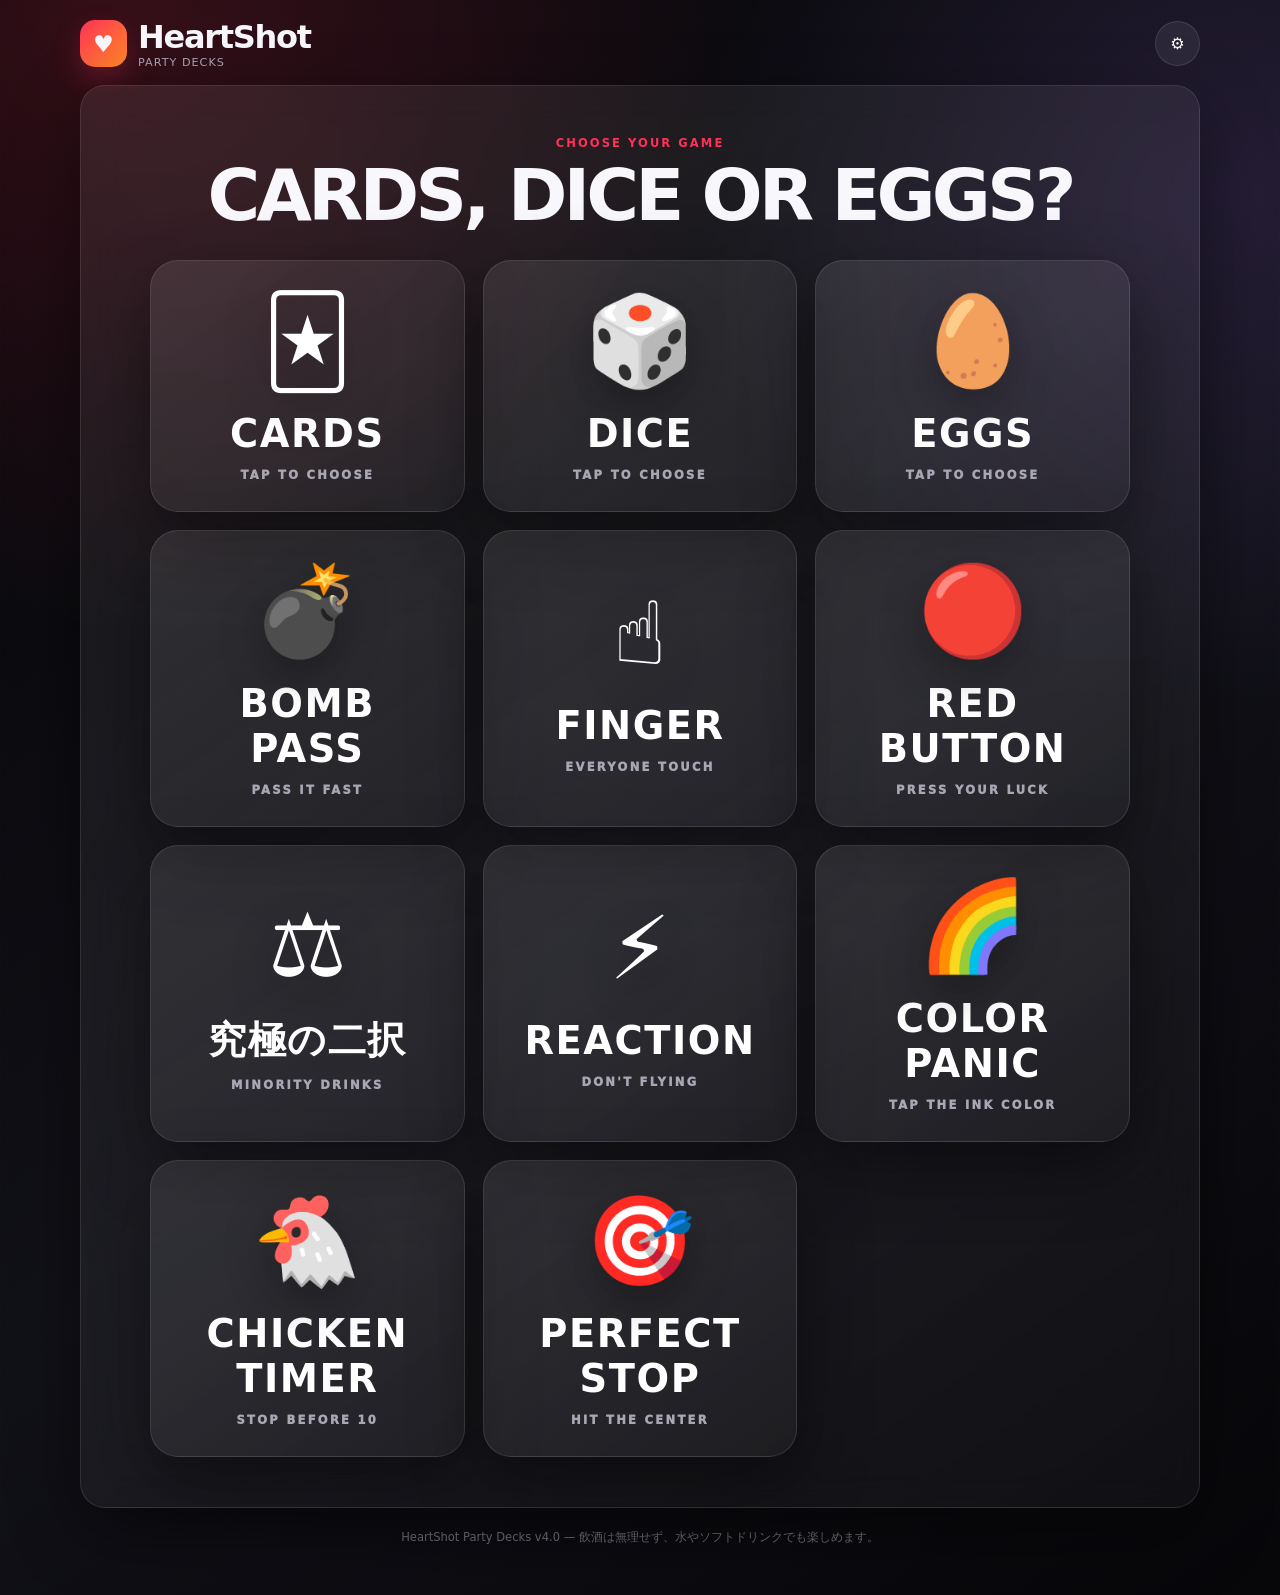
==== commit 0f8440fa: "Expand card decks and party effects" ====
--- a/heartshot/index.html
+++ b/heartshot/index.html
@@ -216,6 +216,15 @@
 .dice-tumble-area.shonben-run{overflow:visible;z-index:80}.dice-tumble-area.shonben-run .escape-die{z-index:20;transform-style:preserve-3d;animation:slowDiceEscape3d 4.2s cubic-bezier(.42,0,.72,1) forwards}.dice-tumble-area.shonben-run .escape-die:before,.dice-tumble-area.shonben-run .escape-die:after{content:"";position:absolute;left:8%;right:8%;height:8px;border-radius:8px;background:linear-gradient(90deg,#fff 0 42%,transparent 42% 58%,#fff 58%);box-shadow:0 0 0 2px #19151a;transform-origin:center;z-index:-1}.dice-tumble-area.shonben-run .escape-die:before{top:18%;animation:armsRun .42s ease-in-out infinite alternate}.dice-tumble-area.shonben-run .escape-die:after{bottom:-28px;animation:legsRun .34s ease-in-out infinite alternate}@keyframes armsRun{from{transform:rotate(25deg) scaleX(2.05)}to{transform:rotate(-25deg) scaleX(2.05)}}@keyframes legsRun{from{transform:rotate(-34deg) scaleX(1.55)}to{transform:rotate(34deg) scaleX(1.55)}}@keyframes slowDiceEscape3d{0%{translate:0 0}12%{translate:0 -16px}24%{translate:15px 2px}38%{translate:58px -8px}58%{translate:34vw 4vh}78%{translate:72vw -3vh}100%{translate:145vw -12vh}}
 @media(prefers-reduced-motion:reduce){.dice-tumble-area.shonben-run .escape-die{animation-duration:6s}}
 .difficulty{display:grid;grid-template-columns:repeat(3,1fr);gap:7px;width:min(92vw,430px);margin:16px auto 6px;padding:6px;border:1px solid var(--line);border-radius:17px;background:rgba(0,0,0,.28)}.difficulty button{min-height:42px;border:0;border-radius:12px;background:transparent;color:var(--muted);font-size:.78rem;font-weight:1000;cursor:pointer}.difficulty button.active{color:#111;background:#fff;box-shadow:0 7px 18px rgba(0,0,0,.25)}.difficulty button:disabled{opacity:.42;cursor:not-allowed}.difficulty-note{min-height:1.2em;color:var(--muted);font-size:.72rem;margin:6px 0 0;text-align:center}
+.screen.active{animation:screenEnter .38s cubic-bezier(.2,.8,.2,1)}
+.party-fx{position:fixed;inset:0;z-index:120;display:grid;place-items:center;overflow:hidden;pointer-events:none;opacity:0;visibility:hidden;background:radial-gradient(circle,rgba(255,49,88,.24),rgba(0,0,0,.74) 68%);transition:opacity .15s,visibility .15s}
+.party-fx.safe{background:radial-gradient(circle,rgba(87,220,154,.25),rgba(0,0,0,.72) 68%)}.party-fx.gold{background:radial-gradient(circle,rgba(255,214,107,.3),rgba(50,24,0,.76) 70%)}.party-fx.show{opacity:1;visibility:visible}
+.party-card{text-align:center;padding:28px;transform:scale(.45) rotate(-5deg);opacity:0;filter:blur(8px)}.party-fx.show .party-card{animation:partyPop .72s cubic-bezier(.16,1.3,.25,1) forwards}.party-kicker{font-size:.78rem;letter-spacing:.35em;font-weight:1000;color:#ffd6dd}.party-fx.safe .party-kicker{color:#c9ffe6}.party-fx.gold .party-kicker{color:#fff0a8}.party-title{margin:8px 0;font-size:clamp(3.2rem,15vw,9rem);line-height:.9;font-weight:1000;letter-spacing:-.08em;text-shadow:0 0 38px currentColor}.party-sub{margin:14px 0 0;font-size:clamp(.9rem,3.4vw,1.3rem);font-weight:900;color:#fff}
+.party-particle{position:absolute;left:50%;top:50%;width:11px;height:28px;border-radius:4px;background:var(--c);opacity:0}.party-fx.show .party-particle{animation:particleFly var(--d) cubic-bezier(.1,.65,.2,1) forwards;animation-delay:var(--delay)}
+body.party-shake .app{animation:partyShake .46s ease-out}.card.impact{animation:cardImpact .55s cubic-bezier(.2,1.3,.2,1)}
+@keyframes screenEnter{from{opacity:0;transform:translateY(14px) scale(.985)}to{opacity:1;transform:none}}@keyframes partyPop{55%{opacity:1;filter:blur(0);transform:scale(1.12) rotate(1deg)}100%{opacity:1;filter:blur(0);transform:scale(1)}}@keyframes particleFly{0%{opacity:1;transform:translate(-50%,-50%) rotate(0)}100%{opacity:0;transform:translate(calc(-50% + var(--x)),calc(-50% + var(--y))) rotate(var(--r))}}@keyframes partyShake{0%,100%{transform:none}15%{transform:translate(-8px,3px) rotate(-.6deg)}32%{transform:translate(8px,-4px) rotate(.5deg)}52%{transform:translate(-5px,2px)}72%{transform:translate(4px,-1px)}}@keyframes cardImpact{0%{transform:rotateY(180deg) scale(.9)}55%{transform:rotateY(180deg) scale(1.06)}100%{transform:rotateY(180deg) scale(1)}}
+@media(prefers-reduced-motion:reduce){.party-particle{display:none}.screen.active,.party-fx.show .party-card,body.party-shake .app,.card.impact{animation:none}}
+
 </style>
 </head>
 <body>
@@ -245,9 +254,9 @@
 <p class="kicker">CHOOSE YOUR DECK</p>
 <h2>WHAT WILL YOU PLAY?</h2>
 <div class="mode-grid">
-<button class="mode-card" data-mode="mission" aria-label="Mission Deckを選ぶ"><span class="deck-content"><span class="mode-icon">🎴</span><h3>Mission Deck</h3><span class="tap">TAP</span></span></button>
-<button class="mode-card" data-mode="fact" aria-label="Fact Deckを選ぶ"><span class="deck-content"><span class="mode-icon">📊</span><h3>Fact Deck</h3><span class="tap">TAP</span></span></button>
-<button class="mode-card" data-mode="reveal" aria-label="Reveal Deckを選ぶ"><span class="deck-content"><span class="mode-icon">📸</span><h3>Reveal Deck</h3><span class="tap">TAP</span></span></button>
+<button class="mode-card" data-mode="mission" aria-label="Mission Deckを選ぶ"><span class="deck-content"><span class="mode-icon">🎴</span><h3>Mission Deck</h3><span class="tap">60 CARDS</span></span></button>
+<button class="mode-card" data-mode="fact" aria-label="Fact Deckを選ぶ"><span class="deck-content"><span class="mode-icon">📊</span><h3>Fact Deck</h3><span class="tap">55 CARDS</span></span></button>
+<button class="mode-card" data-mode="reveal" aria-label="Reveal Deckを選ぶ"><span class="deck-content"><span class="mode-icon">📸</span><h3>Reveal Deck</h3><span class="tap">60 CARDS</span></span></button>
 </div>
 <div class="setup-drawer" id="setupDrawer">
 <div class="selected-deck"><div><strong id="selectedDeckName">Deckを選択</strong><br><span>ゲーム時間とカード構成を設定</span></div><span id="selectedDeckIcon">♥</span></div>
@@ -292,17 +301,107 @@
 <section id="chickenGame" class="screen"><div class="glass quick-screen"><button class="back-link quick-exit">← END GAME</button><div class="quick-head"><p class="kicker">CHICKEN TIMER</p><h2>10秒ギリギリで止めろ。</h2><p>3秒を過ぎると数字が消える。10秒を超えたらDRINK</p></div><div class="quick-stage"><div><button class="chicken-clock" id="chickenClock">START</button><p class="quick-title" id="chickenText">READY?</p><p class="quick-sub" id="chickenSub">タイマーをタップしてスタート</p></div></div></div></section>
 <section id="perfectGame" class="screen"><div class="glass quick-screen"><button class="back-link quick-exit">← END GAME</button><div class="quick-head"><p class="kicker">PERFECT STOP</p><h2>中央で止めろ。</h2><p>白いバーを緑のPERFECTゾーンで止めればSAFE</p><div class="difficulty" id="perfectDifficulty" aria-label="PERFECT STOPの難易度"><button data-level="easy">かんたん</button><button data-level="normal">ふつう</button><button data-level="hard">むずかしい</button></div><p class="difficulty-note" id="perfectDifficultyNote"></p></div><div class="quick-stage"><div class="stop-game"><div class="stop-track" id="stopTrack"><div class="stop-marker" id="stopMarker"></div></div><button class="primary stop-button" id="stopButton">START</button><p class="quick-title" id="stopText">READY?</p><p class="quick-sub" id="stopSub">START後、好きな瞬間にSTOP</p></div></div></div></section>
 <section id="result" class="screen glass result-card"><p class="kicker">GAME FINISHED</p><h2>おつかれさま！🥂</h2><p>今回のHeartShot結果</p><div class="summary-grid"><div class="summary"><b id="drawCount">0</b><span>引いたカード</span></div><div class="summary"><b id="rareCount">0</b><span>レアカード</span></div><div class="summary"><b id="playedTime">0分</b><span>プレイ時間</span></div></div><button class="primary" id="againBtn">もう一度遊ぶ</button></section>
-</main><footer class="footer">HeartShot Private v3.5 — 飲酒は無理せず、水やソフトドリンクでも楽しめます。</footer>
-</div><div class="toast" id="toast">カードを引きました</div>
+</main><footer class="footer">HeartShot Party Decks v4.0 — 飲酒は無理せず、水やソフトドリンクでも楽しめます。</footer>
+</div><div class="party-fx" id="partyFx" aria-live="assertive"><div class="party-card"><div class="party-kicker" id="partyKicker">HEARTSHOT MOMENT</div><div class="party-title" id="partyTitle">DRINK!</div><div class="party-sub" id="partySub"></div></div><div id="partyParticles"></div></div><div class="toast" id="toast">カードを引きました</div>
 <script>
 const missionCards=[
-['関西弁しか話せない','次のカードが出るまで、標準語は禁止。','normal'],['語尾は「にゃ」','すべての発言の最後に「にゃ」を付ける。','safe'],['左手しか使えない','飲む・食べる・スマホ操作は左手だけ。','safe'],['笑ったら乾杯','笑った瞬間に自己申告で乾杯。','normal'],['目を合わせたら乾杯','誰かと目が合った両者が乾杯。','normal'],['敬語しか使えない','タメ口を使ったら乾杯。','safe'],['質問には質問で返す','普通に答えたら乾杯。','normal'],['カタカナ禁止','カタカナ語を言ったら乾杯。','normal'],['スマホ禁止','次のカードまでスマホに触れない。','safe'],['話す前に拍手','発言前に必ず一度拍手する。','safe'],['全員を一度褒める','次のカードまでに全員を一回ずつ褒める。','safe'],['誰かに「なんで？」と言わせる','成功するまで継続。言わせたらセーフ。','normal'],['名前を呼ばれてはいけない','名前を呼ばれたら乾杯。','normal'],['一人称は「拙者」','次のカードまで一人称を変更。','normal'],['全部疑問形で話す','語尾を疑問形にできなければ乾杯。','normal'],['ロボット口調','感情を出さず機械的に話す。','chaos'],['発言は10文字以内','長く話したら乾杯。','normal'],['隣の人の真似','仕草と口調をできる範囲でコピー。','chaos'],['飲む前に一礼','一礼を忘れたら乾杯。','safe'],['笑顔禁止','笑顔になったら乾杯。','normal'],['英単語を1つ入れる','毎回の発言に英単語を1つ加える。','normal'],['全部歌って話す','普通に話したら乾杯。','chaos'],['王様口調','全員に威厳ある口調で話す。','chaos'],['3分以内に全員と乾杯','制限時間内に達成できなければ乾杯。','safe'],['誰かを笑わせる','一人でも笑わせたら解除。','normal'],['無表情を維持','次のカードまで表情を崩さない。','normal'],['グータッチ必須','誰かに話しかける前にグータッチ。','safe'],['自分の名前を言えない','自分の名前を口にしたら乾杯。','normal'],['語尾は「でござる」','忘れたら乾杯。','safe'],['ジェスチャー付きで話す','発言には必ず手振りを付ける。','chaos']
+['関西弁しか話せない','次のカードが出るまで、標準語は禁止。','normal'],['語尾は「にゃ」','すべての発言の最後に「にゃ」を付ける。','safe'],['左手しか使えない','飲む・食べる・スマホ操作は左手だけ。','safe'],['笑ったら乾杯','笑った瞬間に自己申告で乾杯。','normal'],['目を合わせたら乾杯','誰かと目が合った両者が乾杯。','normal'],['敬語しか使えない','タメ口を使ったら乾杯。','safe'],['質問には質問で返す','普通に答えたら乾杯。','normal'],['カタカナ禁止','カタカナ語を言ったら乾杯。','normal'],['スマホ禁止','次のカードまでスマホに触れない。','safe'],['話す前に拍手','発言前に必ず一度拍手する。','safe'],['全員を一度褒める','次のカードまでに全員を一回ずつ褒める。','safe'],['誰かに「なんで？」と言わせる','成功するまで継続。言わせたらセーフ。','normal'],['名前を呼ばれてはいけない','名前を呼ばれたら乾杯。','normal'],['一人称は「拙者」','次のカードまで一人称を変更。','normal'],['全部疑問形で話す','語尾を疑問形にできなければ乾杯。','normal'],['ロボット口調','感情を出さず機械的に話す。','chaos'],['発言は10文字以内','長く話したら乾杯。','normal'],['隣の人の真似','仕草と口調をできる範囲でコピー。','chaos'],['飲む前に一礼','一礼を忘れたら乾杯。','safe'],['笑顔禁止','笑顔になったら乾杯。','normal'],['英単語を1つ入れる','毎回の発言に英単語を1つ加える。','normal'],['全部歌って話す','普通に話したら乾杯。','chaos'],['王様口調','全員に威厳ある口調で話す。','chaos'],['3分以内に全員と乾杯','制限時間内に達成できなければ乾杯。','safe'],['誰かを笑わせる','一人でも笑わせたら解除。','normal'],['無表情を維持','次のカードまで表情を崩さない。','normal'],['グータッチ必須','誰かに話しかける前にグータッチ。','safe'],['自分の名前を言えない','自分の名前を口にしたら乾杯。','normal'],['語尾は「でござる」','忘れたら乾杯。','safe'],['ジェスチャー付きで話す','発言には必ず手振りを付ける。','chaos'],
+['「はい」「いいえ」禁止','どちらかを言ったら乾杯。言い換えて切り抜けよう。','normal'],
+['数字を言ってはいけない','時間・人数・金額も数字で言ったら乾杯。','normal'],
+['全員をあだ名で呼ぶ','その場で決めたあだ名以外で呼んだら乾杯。','safe'],
+['返事は3秒以内','話を振られたら3秒以内に答える。間に合わなければ乾杯。','normal'],
+['必ず相づちを入れる','誰かの話に一度も相づちをしなかったら乾杯。','safe'],
+['最初に「たしかに」','返事の最初は必ず「たしかに」から始める。','safe'],
+['指差し禁止','誰かや何かを指差したら乾杯。','normal'],
+['飲み物を持つ手を固定','次のカードまで最初に選んだ手だけで飲む。','safe'],
+['褒めてから反論','反対意見を言う前に相手を1つ褒める。','safe'],
+['声の大きさ半分','次のカードまでひそひそ声で話す。聞き返されたら乾杯。','normal'],
+['隣の人を師匠と呼ぶ','名前で呼んだら乾杯。','safe'],
+['一文だけで答える','質問への回答が二文以上になったら乾杯。','normal'],
+['全員と一度ハイタッチ','次のカードまでに達成できなければ乾杯。','safe'],
+['擬音を必ず入れる','発言に「ドーン」「スッ」などの擬音を1つ入れる。','chaos'],
+['テレビ通販口調','目の前の物を大げさに褒めながら会話する。','chaos'],
+['感情を逆に表現','嬉しい話は悲しそうに、残念な話は嬉しそうに話す。','chaos'],
+['言い切り禁止','すべて「かもしれない」で終える。','normal'],
+['片目を閉じて話す','発言中に両目を開けたら乾杯。','normal'],
+['乾杯のたびに違う一言','同じ掛け声を使ったら乾杯。','safe'],
+['質問した人も答える','誰かに質問したら、自分の答えも続けて話す。','safe'],
+['外来語を日本語にする','カタカナ語をできるだけ日本語へ言い換える。失敗したら乾杯。','normal'],
+['全員の発言を実況','誰かが動くたびスポーツ実況のように説明する。','chaos'],
+['語尾を伸ばす','発言の最後を2秒以上伸ばす。忘れたら乾杯。','chaos'],
+['両手をテーブルの上','次のカードまで両手を見える位置に置く。外したら乾杯。','safe'],
+['人の名前の前に「伝説の」','名前だけで呼んだら乾杯。','chaos'],
+['笑う代わりに拍手','笑いそうになったら拍手で耐える。笑ったら乾杯。','normal'],
+['会話に食べ物を入れる','毎回の発言に食べ物の名前を1つ入れる。','chaos'],
+['語尾は「知らんけど」','すべての発言の最後に付ける。忘れたら乾杯。','normal'],
+['次の人へ話題を振る','自分が話し終えたら必ず別の人へ質問する。','safe'],
+['乾杯前に今日の感謝','飲む前に誰かへの感謝を1つ言う。','safe']
 ];
 const factCards=[
-['付き合った年月が一番長い人','過去または現在の最長交際期間を比べる。','恋愛'],['ここから家が一番遠い人','現在地から自宅までの距離または所要時間で比べる。','生活'],['今日一番遅く起きた人','今日起きた時刻を比べる。','生活'],['今日一番早く起きた人','今日起きた時刻を比べる。','生活'],['スクリーンタイムが一番長い人','今日または昨日のスマホ使用時間を見せて比べる。','スマホ'],['バッテリー残量が一番少ない人','今の残量をその場で確認。','スマホ'],['最新写真の撮影時刻が一番新しい人','写真アプリの最新写真の時刻を比べる。','スマホ'],['写真フォルダの枚数が一番多い人','端末内の写真・動画合計枚数で比べる。','スマホ'],['財布の現金が一番多い人','見せたくない場合は自己申告でもOK。','お金'],['今月ラーメンを一番食べた人','自己申告で回数を比べる。','食事'],['今日一番歩いた人','歩数アプリで今日の歩数を確認。','健康'],['旅行した都道府県が一番多い人','これまで訪れた都道府県数で比べる。','旅行'],['海外渡航回数が一番多い人','旅行・出張を含む回数で比べる。','旅行'],['運転歴が一番長い人','免許取得からの年数で比べる。','車'],['一番高い買い物をした人','これまで自分で買った最高額の商品。','お金'],['アラーム設定数が一番多い人','時計アプリのアラーム数を比べる。','生活'],['最後にLINEを送った時刻が一番遅い人','直近の送信時刻を比べる。内容は非公開でOK。','スマホ'],['今日コーヒーを一番飲んだ人','杯数で比べる。','食事'],['睡眠時間が一番短かった人','昨夜から今朝までの睡眠時間。','生活'],['一番最近髪を切った人','最後に散髪した日を比べる。','生活'],['所持している靴が一番多い人','おおよその数でもOK。','生活'],['インストールアプリ数が一番多い人','設定画面などで確認。','スマホ'],['告白した回数が一番多い人','自己申告で比べる。','恋愛'],['今月の飲み会回数が一番多い人','今日を含めてもよい。','飲み会'],['今日ここまでの移動距離が一番長い人','出発地点から現在地までの合計。','旅行']
+['付き合った年月が一番長い人','過去または現在の最長交際期間を比べる。','恋愛'],['ここから家が一番遠い人','現在地から自宅までの距離または所要時間で比べる。','生活'],['今日一番遅く起きた人','今日起きた時刻を比べる。','生活'],['今日一番早く起きた人','今日起きた時刻を比べる。','生活'],['スクリーンタイムが一番長い人','今日または昨日のスマホ使用時間を見せて比べる。','スマホ'],['バッテリー残量が一番少ない人','今の残量をその場で確認。','スマホ'],['最新写真の撮影時刻が一番新しい人','写真アプリの最新写真の時刻を比べる。','スマホ'],['写真フォルダの枚数が一番多い人','端末内の写真・動画合計枚数で比べる。','スマホ'],['財布の現金が一番多い人','見せたくない場合は自己申告でもOK。','お金'],['今月ラーメンを一番食べた人','自己申告で回数を比べる。','食事'],['今日一番歩いた人','歩数アプリで今日の歩数を確認。','健康'],['旅行した都道府県が一番多い人','これまで訪れた都道府県数で比べる。','旅行'],['海外渡航回数が一番多い人','旅行・出張を含む回数で比べる。','旅行'],['運転歴が一番長い人','免許取得からの年数で比べる。','車'],['一番高い買い物をした人','これまで自分で買った最高額の商品。','お金'],['アラーム設定数が一番多い人','時計アプリのアラーム数を比べる。','生活'],['最後にLINEを送った時刻が一番遅い人','直近の送信時刻を比べる。内容は非公開でOK。','スマホ'],['今日コーヒーを一番飲んだ人','杯数で比べる。','食事'],['睡眠時間が一番短かった人','昨夜から今朝までの睡眠時間。','生活'],['一番最近髪を切った人','最後に散髪した日を比べる。','生活'],['所持している靴が一番多い人','おおよその数でもOK。','生活'],['インストールアプリ数が一番多い人','設定画面などで確認。','スマホ'],['告白した回数が一番多い人','自己申告で比べる。','恋愛'],['今月の飲み会回数が一番多い人','今日を含めてもよい。','飲み会'],['今日ここまでの移動距離が一番長い人','出発地点から現在地までの合計。','旅行'],
+['誕生日が今日に一番近い人','次に来る誕生日までの日数で比べる。','生活'],
+['スマホを一番長く使っている人','現在の端末を使い始めた時期で比べる。','スマホ'],
+['未読通知が一番多い人','通知センターの件数を比べる。内容は見せなくてOK。','スマホ'],
+['連絡先の登録件数が一番多い人','電話帳の件数で比べる。','スマホ'],
+['一番最近旅行した人','最後に泊まりで出かけた日を比べる。','旅行'],
+['今日一番早く家を出た人','自宅を出発した時刻で比べる。','生活'],
+['一番長く続いた趣味がある人','継続年数で比べる。','趣味'],
+['カラオケの最高点が一番高い人','覚えている自己ベストを申告する。','音楽'],
+['今月コンビニへ一番行った人','おおよその回数で比べる。','生活'],
+['SNSのフォロー数が一番多い人','普段使うSNSを1つ選んで比べる。','スマホ'],
+['一番多く兄弟姉妹がいる人','本人を除く人数で比べる。','家族'],
+['一番長く同じ財布を使っている人','使い始めてからの期間で比べる。','生活'],
+['今日写真を一番多く撮った人','今日の撮影枚数で比べる。','写真'],
+['一番最近映画館へ行った人','最後に映画館で観た日を比べる。','映画'],
+['学生時代の部活歴が一番長い人','同じ部活を続けた期間で比べる。','学生'],
+['一番多く引っ越した人','これまで住居を移した回数で比べる。','生活'],
+['今日の食事回数が一番多い人','間食も1回として数えてよい。','食事'],
+['一番最近新しい服を買った人','最後に服を買った日で比べる。','買い物'],
+['動画の視聴時間が一番長い人','今日または昨日の視聴時間を比べる。','動画'],
+['一番遠くまで運転したことがある人','自分で運転した最長距離で比べる。','車'],
+['持っているポイントカードが一番多い人','アプリ会員証も含めて比べる。','買い物'],
+['一番多くライブへ行った人','これまで参加した回数で比べる。','音楽'],
+['今日一番多く階段を上った人','ヘルスケアアプリまたは自己申告で比べる。','健康'],
+['一番最近料理をした人','最後に自分で料理した日で比べる。','食事'],
+['一番長い通学・通勤を経験した人','片道の最長所要時間で比べる。','生活'],
+['一番多く資格を持っている人','免許や検定も含めて比べる。','仕事'],
+['スマホの画面を一番割った人','これまで割った回数で比べる。','スマホ'],
+['一番最近徹夜した人','最後に朝まで起きていた日を比べる。','生活'],
+['今週一番多く外食した人','回数を自己申告して比べる。','食事'],
+['一番長いあだ名を持つ人','普段呼ばれるあだ名の文字数で比べる。','友達']
 ];
 const revealCards=[
-['一番最新の写真を全員に見せる','見せられない、または見せたくない場合は乾杯。','写真'],['一番最新の動画を見せる','再生は3秒だけでもOK。','動画'],['この場の誰も知らない話を暴露','一人でも知っていたらアウト。誰も知らなければセーフ。','秘密'],['最近一番笑ったLINEを見せる','個人名や内容は隠してもOK。','スマホ'],['一番古い写真を見せる','端末に残っている一番古い写真。','写真'],['最近の検索履歴を1件公開','公開したくない場合は乾杯。','検索'],['最近一番聴いた曲を流す','サビを10秒流して理由も話す。','音楽'],['スマホのホーム画面を3秒公開','フォルダ名や壁紙にも注目。','スマホ'],['最後に買った物を公開','通販・コンビニ・店舗、何でもOK。','買い物'],['人生最大の黒歴史を話す','軽く話せる範囲で。話せなければ乾杯。','暴露'],['学生時代に一番怒られた話','先生・親・部活など何でもOK。','トーク'],['今だから言える失敗談','当時は焦ったが今は笑える話。','トーク'],['人生で一番緊張した瞬間','面接、告白、試合など。','トーク'],['一番無駄遣いした物を告白','金額も言えたら追加ポイント。','買い物'],['最近保存したスクショを見せる','見せられない場合は乾杯。','写真'],['予測変換「あ・か・さ」を公開','それぞれ最初に出た候補を読み上げる。','スマホ'],['最後に電話した相手を公開','内容は話さなくてOK。','スマホ'],['一番恥ずかしかったデート話','無理のない範囲で話す。','恋愛'],['人生最大のラッキーを話す','全員が「すごい」と思えばセーフ。','トーク'],['最近撮った自撮りを見せる','なければその場で撮るか乾杯。','写真'],['誰にも言っていない小さな秘密','重すぎない内容限定。誰か知っていたらアウト。','秘密'],['最近一番後悔したこと','笑える範囲で話す。','トーク'],['一番古いメモを読み上げる','個人情報部分は隠してOK。','スマホ'],['お気に入り写真を1枚紹介','なぜ好きかも説明する。','写真'],['直近のYouTube視聴履歴を1件公開','見せたくなければ乾杯。','動画'],['この場の誰かへの第一印象を話す','現在の印象との違いも話す。','会話'],['誰にも負けない小さな特技を披露','披露できなければ乾杯。','特技'],['一番怖かった体験を話す','全員が驚けばセーフ。','トーク'],['最近の写真から1枚をランダム選択','10枚スクロールして止まった写真を見せる。','写真'],['この場の誰かにまだ言っていない感謝','本人へ直接伝える。','会話']
+['一番最新の写真を全員に見せる','見せられない、または見せたくない場合は乾杯。','写真'],['一番最新の動画を見せる','再生は3秒だけでもOK。','動画'],['この場の誰も知らない話を暴露','一人でも知っていたらアウト。誰も知らなければセーフ。','秘密'],['最近一番笑ったLINEを見せる','個人名や内容は隠してもOK。','スマホ'],['一番古い写真を見せる','端末に残っている一番古い写真。','写真'],['最近の検索履歴を1件公開','公開したくない場合は乾杯。','検索'],['最近一番聴いた曲を流す','サビを10秒流して理由も話す。','音楽'],['スマホのホーム画面を3秒公開','フォルダ名や壁紙にも注目。','スマホ'],['最後に買った物を公開','通販・コンビニ・店舗、何でもOK。','買い物'],['人生最大の黒歴史を話す','軽く話せる範囲で。話せなければ乾杯。','暴露'],['学生時代に一番怒られた話','先生・親・部活など何でもOK。','トーク'],['今だから言える失敗談','当時は焦ったが今は笑える話。','トーク'],['人生で一番緊張した瞬間','面接、告白、試合など。','トーク'],['一番無駄遣いした物を告白','金額も言えたら追加ポイント。','買い物'],['最近保存したスクショを見せる','見せられない場合は乾杯。','写真'],['予測変換「あ・か・さ」を公開','それぞれ最初に出た候補を読み上げる。','スマホ'],['最後に電話した相手を公開','内容は話さなくてOK。','スマホ'],['一番恥ずかしかったデート話','無理のない範囲で話す。','恋愛'],['人生最大のラッキーを話す','全員が「すごい」と思えばセーフ。','トーク'],['最近撮った自撮りを見せる','なければその場で撮るか乾杯。','写真'],['誰にも言っていない小さな秘密','重すぎない内容限定。誰か知っていたらアウト。','秘密'],['最近一番後悔したこと','笑える範囲で話す。','トーク'],['一番古いメモを読み上げる','個人情報部分は隠してOK。','スマホ'],['お気に入り写真を1枚紹介','なぜ好きかも説明する。','写真'],['直近のYouTube視聴履歴を1件公開','見せたくなければ乾杯。','動画'],['この場の誰かへの第一印象を話す','現在の印象との違いも話す。','会話'],['誰にも負けない小さな特技を披露','披露できなければ乾杯。','特技'],['一番怖かった体験を話す','全員が驚けばセーフ。','トーク'],['最近の写真から1枚をランダム選択','10枚スクロールして止まった写真を見せる。','写真'],['この場の誰かにまだ言っていない感謝','本人へ直接伝える。','会話'],
+['最近使った絵文字トップ3を公開','キーボードの履歴から3つ読み上げる。','スマホ'],
+['スマホのロック画面を見せる','壁紙を選んだ理由も一言話す。','スマホ'],
+['子どもの頃のあだ名を公開','由来まで説明できたらセーフ。','トーク'],
+['最近ハマっているものを30秒プレゼン','全員のうち1人でも興味を持てばセーフ。','趣味'],
+['人生で一番ダサかった服装を話す','写真があれば見せてもよい。','トーク'],
+['初めて買ったCD・曲を公開','覚えていなければ当時好きだった曲でOK。','音楽'],
+['最後に保存した画像を見せる','個人情報部分は隠してOK。','写真'],
+['最近ついた小さな嘘を告白','笑える軽い内容限定。','秘密'],
+['この場で一番頼りたい人を指名','選んだ理由を本人へ伝える。','会話'],
+['自分の意外な苦手を公開','他の人が知らなそうなものを1つ話す。','トーク'],
+['最近一番うれしかったこと','30秒以内で話す。','トーク'],
+['今の待ち受けの一つ前を見せる','残っていなければ現在の壁紙でOK。','スマホ'],
+['一番よく使うアプリを公開','スクリーンタイムで確認して理由も話す。','スマホ'],
+['学生時代の呼び出された話','先生や先輩に呼ばれた理由を話す。','学生'],
+['この場の誰かの長所を本気で語る','まだ褒められていない人を選ぶ。','会話'],
+['最近見た夢を話す','覚えていなければ一番印象的な夢でOK。','トーク'],
+['人生で一番笑った出来事','全員を笑わせられたらセーフ。','トーク'],
+['自分だけの変な習慣を公開','家で無意識にしていることを1つ話す。','秘密'],
+['最後に送ったスタンプを見せる','相手や会話内容は隠してOK。','スマホ'],
+['一番好きな自分の写真を見せる','選んだ理由も説明する。','写真'],
+['一番苦手な食べ物と理由を話す','克服したいかどうかも答える。','食事'],
+['この場の全員との共通点を探す','30秒以内に1つ見つけられなければ乾杯。','会話'],
+['昔の将来の夢を公開','今との違いも話す。','トーク'],
+['最近の小さな自慢を披露','全員が拍手したらセーフ。','トーク'],
+['一番長く使っている持ち物を見せる','手元になければ写真か説明だけでもOK。','生活'],
+['この場で一番最初に仲良くなった人','当時の第一印象も話す。','会話'],
+['自分を動物に例える','理由を全員が納得したらセーフ。','会話'],
+['スマホのメモから安全な1行を読む','個人情報や仕事情報は除外してよい。','スマホ'],
+['最近誰かに感謝された話','何をしたのか30秒で説明する。','トーク'],
+['明日から直したい癖を宣言','全員に覚えてもらう。','会話']
 ];
 const rareCards=[
 ['🌈','逆転カード','今までの継続ミッションをすべてリセットする。','RESET'],['👑','王様カード','引いた人が他のプレイヤー1人へ、安全な新ミッションを指定できる。','KING'],['🔄','交換カード','自分の現在ミッションを他の人と交換できる。','SWAP'],['💣','全員ミッション','次に出た通常ミッションを全員で実行する。','ALL'],['🛡️','シールドカード','次に自分が対象となる乾杯を1回だけ無効化する。','SHIELD']
@@ -314,6 +413,11 @@
 const state={mode:'mission',deck:[],draws:0,rares:0,sound:savedPrefs.sfx!==false,bgm:savedPrefs.bgm===true,vibration:savedPrefs.vibration!==false,silent:savedPrefs.silent===true,totalSeconds:1800,remaining:1800,timerId:null,flipped:false,pendingAll:false,shield:false,startAt:0};
 const $=id=>document.getElementById(id);const category=$('category'),setup=$('setup'),game=$('game'),diceSetup=$('diceSetup'),diceGame=$('diceGame'),eggSetup=$('eggSetup'),eggGame=$('eggGame'),bombGame=$('bombGame'),fingerGame=$('fingerGame'),redGame=$('redGame'),highLowGame=$('highLowGame'),reactionGame=$('reactionGame'),panicGame=$('panicGame'),chickenGame=$('chickenGame'),perfectGame=$('perfectGame'),result=$('result'),card=$('card'),front=$('front');
 function shuffle(a){return [...a].sort(()=>Math.random()-.5)}function showToast(t){$('toast').textContent=t;$('toast').classList.add('show');setTimeout(()=>$('toast').classList.remove('show'),1500)}
+let partyFxTimer=null;
+function partyMoment(title,subtitle='',tone='hot',duration=1050){const fx=$('partyFx');if(!fx)return;clearTimeout(partyFxTimer);fx.className='party-fx '+tone;$('partyTitle').textContent=title;$('partySub').textContent=subtitle;$('partyKicker').textContent=tone==='gold'?'LUCKY MOMENT':tone==='safe'?'NICE PLAY':'HEARTSHOT MOMENT';const palette=tone==='safe'?['#57dc9a','#ffffff','#5db2ff']:tone==='gold'?['#ffd66b','#ffffff','#ff8b24']:['#ff3158','#ffffff','#ae78ff','#ff8b24'];$('partyParticles').innerHTML=Array.from({length:30},(_,i)=>{const angle=Math.PI*2*i/30+(Math.random()-.5)*.25,dist=150+Math.random()*360,x=Math.cos(angle)*dist,y=Math.sin(angle)*dist,r=(Math.random()*900-450)+'deg',d=(.65+Math.random()*.55)+'s',delay=(Math.random()*.12)+'s';return `<i class="party-particle" style="--x:${x}px;--y:${y}px;--r:${r};--d:${d};--delay:${delay};--c:${palette[i%palette.length]}"></i>`}).join('');void fx.offsetWidth;fx.classList.add('show');document.body.classList.remove('party-shake');void document.body.offsetWidth;document.body.classList.add('party-shake');if(tone==='hot'){beep(150,.28);vibrate([100,45,180])}else{beep(tone==='gold'?920:760,.16);vibrate(60)}partyFxTimer=setTimeout(()=>{fx.classList.remove('show');document.body.classList.remove('party-shake')},duration)}
+function cardImpact(){card.classList.remove('impact');void card.offsetWidth;card.classList.add('impact');setTimeout(()=>card.classList.remove('impact'),620)}
+function observePartyResults(){const ids=['eggResult','bombText','fingerText','redText','reactionText','panicWord','chickenText','stopText'];ids.forEach(id=>{const el=$(id);if(!el)return;let previous=el.textContent.trim();const scan=()=>{const next=el.textContent.trim();if(next===previous)return;previous=next;if(/DRINK|YOU DRINK|LAST!|爆発/.test(next))partyMoment('DRINK!',id==='fingerText'?'選ばれた指が負け':'負けた人は乾杯！','hot');else if(/SAFE|PERFECT/.test(next))partyMoment('SAFE!',next.replace(/!/g,''),'safe',700)};new MutationObserver(scan).observe(el,{childList:true,subtree:true,characterData:true})})}
+
 let audioCtx=null,bgmTimer=null,bgmStep=0;
 function getAudio(){if(!audioCtx)audioCtx=new(window.AudioContext||window.webkitAudioContext)();if(audioCtx.state==='suspended')audioCtx.resume();return audioCtx}
 function beep(freq=520,duration=.13){if(!state.sound||state.silent)return;try{const c=getAudio(),o=c.createOscillator(),g=c.createGain();o.connect(g);g.connect(c.destination);o.frequency.value=freq;g.gain.setValueAtTime(.08,c.currentTime);g.gain.exponentialRampToValueAtTime(.001,c.currentTime+duration);o.start();o.stop(c.currentTime+duration)}catch(e){}}
@@ -324,16 +428,16 @@
 function renderPrefs(){$('sfxToggle').checked=state.sound;$('bgmToggle').checked=state.bgm;$('vibrationToggle').checked=state.vibration;$('silentToggle').checked=state.silent;$('soundBtn').textContent=state.silent?'🔇':'⚙️';syncBgm()}
 function setPref(key,value){state[key]=value;savePrefs();renderPrefs();if(key==='sound'&&value&&!state.silent)beep(680,.09);if(key==='vibration'&&value&&!state.silent)vibrate(50)}
 function buildDeck(){const diff=$('difficulty').value;let base=state.mode==='mission'?missionCards:state.mode==='fact'?factCards:revealCards;if(diff==='safe'&&state.mode==='mission')base=base.filter(x=>x[2]!=='chaos');if(diff==='chaos'&&state.mode==='mission')base=[...base,...missionCards.filter(x=>x[2]==='chaos')];let deck=base.map(x=>({kind:'normal',data:x}));const rareNum=diff==='safe'?3:diff==='chaos'?8:5;for(let i=0;i<rareNum;i++)deck.push({kind:'rare',data:rareCards[i%rareCards.length]});return shuffle(deck)}
-function switchScreen(el){[category,setup,game,diceSetup,diceGame,eggSetup,eggGame,bombGame,fingerGame,redGame,highLowGame,reactionGame,panicGame,chickenGame,perfectGame,result].forEach(x=>x.classList.remove('active'));el.classList.add('active')}
-function startGame(){state.totalSeconds=Number($('minutes').value)*60;state.remaining=state.totalSeconds;state.deck=buildDeck();state.draws=0;state.rares=0;state.startAt=Date.now();state.flipped=false;state.pendingAll=false;state.shield=false;$('history').innerHTML='';$('modeLabel').textContent={mission:'Mission Deck',fact:'Fact Deck',reveal:'Reveal Deck'}[state.mode];$('rareState').textContent='なし';$('panelTitle').textContent='カードを引こう';$('panelDesc').textContent='カードをタップ、または「カードを引く」を押してください。';resetCard();switchScreen(game);updateTimer();state.timerId=setInterval(()=>{state.remaining--;updateTimer();if(state.remaining<=0)finishGame()},1000)}
+function switchScreen(el){window.scrollTo({top:0,behavior:'smooth'});[category,setup,game,diceSetup,diceGame,eggSetup,eggGame,bombGame,fingerGame,redGame,highLowGame,reactionGame,panicGame,chickenGame,perfectGame,result].forEach(x=>x.classList.remove('active'));el.classList.add('active')}
+function startGame(){state.totalSeconds=Number($('minutes').value)*60;state.remaining=state.totalSeconds;state.deck=buildDeck();state.draws=0;state.rares=0;state.startAt=Date.now();state.flipped=false;state.pendingAll=false;state.shield=false;$('history').innerHTML='';$('modeLabel').textContent={mission:'Mission Deck',fact:'Fact Deck',reveal:'Reveal Deck'}[state.mode];$('rareState').textContent='なし';$('panelTitle').textContent='カードを引こう';$('panelDesc').textContent='カードをタップ、または「カードを引く」を押してください。';resetCard();switchScreen(game);partyMoment('GAME START','カードをめくれ！','gold',850);updateTimer();state.timerId=setInterval(()=>{state.remaining--;updateTimer();if(state.remaining<=0)finishGame()},1000)}
 function resetCard(){state.flipped=false;card.classList.remove('flipped');$('title').textContent='カードをタップ';$('desc').textContent='次のカードをめくります。';$('type').textContent='HEARTSHOT';$('suit').textContent='♥️';front.classList.remove('rare');$('remain').textContent=state.deck.length;$('hint').textContent='カードをタップしてめくる'}
-function draw(){if(state.flipped){nextTurn();return}if(!state.deck.length)state.deck=buildDeck();const item=state.deck.pop();state.draws++;state.flipped=true;card.classList.add('flipped');beep();if(item.kind==='rare')showRare(item.data);else showNormal(item.data);$('remain').textContent=state.deck.length;$('hint').textContent='もう一度押すと次のカードへ';addHistory(item);}
+function draw(){if(state.flipped){nextTurn();return}if(!state.deck.length)state.deck=buildDeck();const item=state.deck.pop();state.draws++;state.flipped=true;card.classList.add('flipped');beep();if(item.kind==='rare')showRare(item.data);else showNormal(item.data);$('remain').textContent=state.deck.length;$('hint').textContent='もう一度押すと次のカードへ';addHistory(item);cardImpact();}
 function showNormal(d){front.classList.remove('rare');const icons={mission:'🎴',fact:'📊',reveal:'🎭'};$('suit').textContent=state.pendingAll?'💣':icons[state.mode];$('type').textContent=(state.pendingAll?'全員で実行 · ':'')+({mission:'MISSION CARD',fact:'FACT CARD',reveal:'REVEAL CARD'}[state.mode]);$('title').textContent=d[0];$('desc').textContent=d[1];$('panelTitle').textContent=d[0];$('panelDesc').textContent=d[1];if(state.mode==='fact'){const r=cheersRules[Math.floor(Math.random()*cheersRules.length)];$('cheersRule').textContent=r[1];$('panelDesc').textContent=d[1]+' 順位決定後：'+r[2]+'。'}else if(state.mode==='reveal'){$('cheersRule').textContent='拒否・失敗なら乾杯'}else{$('cheersRule').textContent=state.pendingAll?'全員が実行':'違反した人が乾杯'}if(state.pendingAll){state.pendingAll=false;$('rareState').textContent='全員ミッション発動済み'}}
-function showRare(d){state.rares++;front.classList.add('rare');$('suit').textContent=d[0];$('type').textContent='RARE CARD';$('title').textContent=d[1];$('desc').textContent=d[2];$('panelTitle').textContent=d[1];$('panelDesc').textContent=d[2];$('cheersRule').textContent='特殊効果';$('rareState').textContent=d[1];if(d[3]==='RESET'){$('rareState').textContent='全ミッション解除'}if(d[3]==='ALL')state.pendingAll=true;if(d[3]==='SHIELD')state.shield=true;}
+function showRare(d){state.rares++;partyMoment('RARE CARD!',d[1],'gold',1250);front.classList.add('rare');$('suit').textContent=d[0];$('type').textContent='RARE CARD';$('title').textContent=d[1];$('desc').textContent=d[2];$('panelTitle').textContent=d[1];$('panelDesc').textContent=d[2];$('cheersRule').textContent='特殊効果';$('rareState').textContent=d[1];if(d[3]==='RESET'){$('rareState').textContent='全ミッション解除'}if(d[3]==='ALL')state.pendingAll=true;if(d[3]==='SHIELD')state.shield=true;}
 function nextTurn(){resetCard()}
 function addHistory(item){const d=item.data,el=document.createElement('div');el.className='history-item';el.innerHTML=`<b>${item.kind==='rare'?d[0]+' '+d[1]:d[0]}</b>${item.kind==='rare'?'レアカード':'カード'}`;$('history').prepend(el)}
 function updateTimer(){const m=Math.max(0,Math.floor(state.remaining/60)).toString().padStart(2,'0'),s=Math.max(0,state.remaining%60).toString().padStart(2,'0');$('timer').textContent=m+':'+s}
-function finishGame(){clearInterval(state.timerId);$('drawCount').textContent=state.draws;$('rareCount').textContent=state.rares;const mins=Math.max(1,Math.round((Date.now()-state.startAt)/60000));$('playedTime').textContent=mins+'分';switchScreen(result)}
+function finishGame(){clearInterval(state.timerId);partyMoment('FINISH!','おつかれさま！','gold',1050);$('drawCount').textContent=state.draws;$('rareCount').textContent=state.rares;const mins=Math.max(1,Math.round((Date.now()-state.startAt)/60000));$('playedTime').textContent=mins+'分';switchScreen(result)}
 function skip(){showToast('このカードはスキップしました');nextTurn()}
 const diceState={rolling:false,history:[]};
 const diceChars=['','⚀','⚁','⚂','⚃','⚄','⚅'];
@@ -665,6 +769,6 @@
 $('startDiceBtn').onclick=startDice;$('rollDiceBtn').onclick=rollDice;$('nextDicePlayerBtn').onclick=nextDicePlayer;$('clearDiceBtn').onclick=()=>{diceState.history=[];renderDiceHistory();showToast('履歴を削除しました')};$('startEggBtn').onclick=startEgg;
 document.querySelectorAll('.mode-card').forEach(b=>b.addEventListener('click',()=>{document.querySelectorAll('.mode-card').forEach(x=>x.classList.remove('selected'));b.classList.add('selected');state.mode=b.dataset.mode;const info={mission:['Mission Deck','🎴'],fact:['Fact Deck','📊'],reveal:['Reveal Deck','📸']}[state.mode];$('selectedDeckName').textContent=info[0];$('selectedDeckIcon').textContent=info[1];$('setupDrawer').classList.add('show');beep();setTimeout(()=>$('setupDrawer').scrollIntoView({behavior:'smooth',block:'nearest'}),80)}));$('startBtn').onclick=startGame;$('scene').onclick=draw;$('nextBtn').onclick=draw;$('skipBtn').onclick=skip;$('finishBtn').onclick=finishGame;$('againBtn').onclick=()=>{clearInterval(state.timerId);switchScreen(category)};
 $('soundBtn').onclick=()=>{$('settingsModal').classList.add('open');$('settingsClose').focus()};$('settingsClose').onclick=()=>$('settingsModal').classList.remove('open');$('settingsModal').onclick=e=>{if(e.target===$('settingsModal'))$('settingsModal').classList.remove('open')};document.addEventListener('keydown',e=>{if(e.key==='Escape')$('settingsModal').classList.remove('open')});$('sfxToggle').onchange=e=>setPref('sound',e.target.checked);$('bgmToggle').onchange=e=>setPref('bgm',e.target.checked);$('vibrationToggle').onchange=e=>setPref('vibration',e.target.checked);$('silentToggle').onchange=e=>setPref('silent',e.target.checked);
-renderPrefs();
+observePartyResults();renderPrefs();
 </script>
 </body></html>
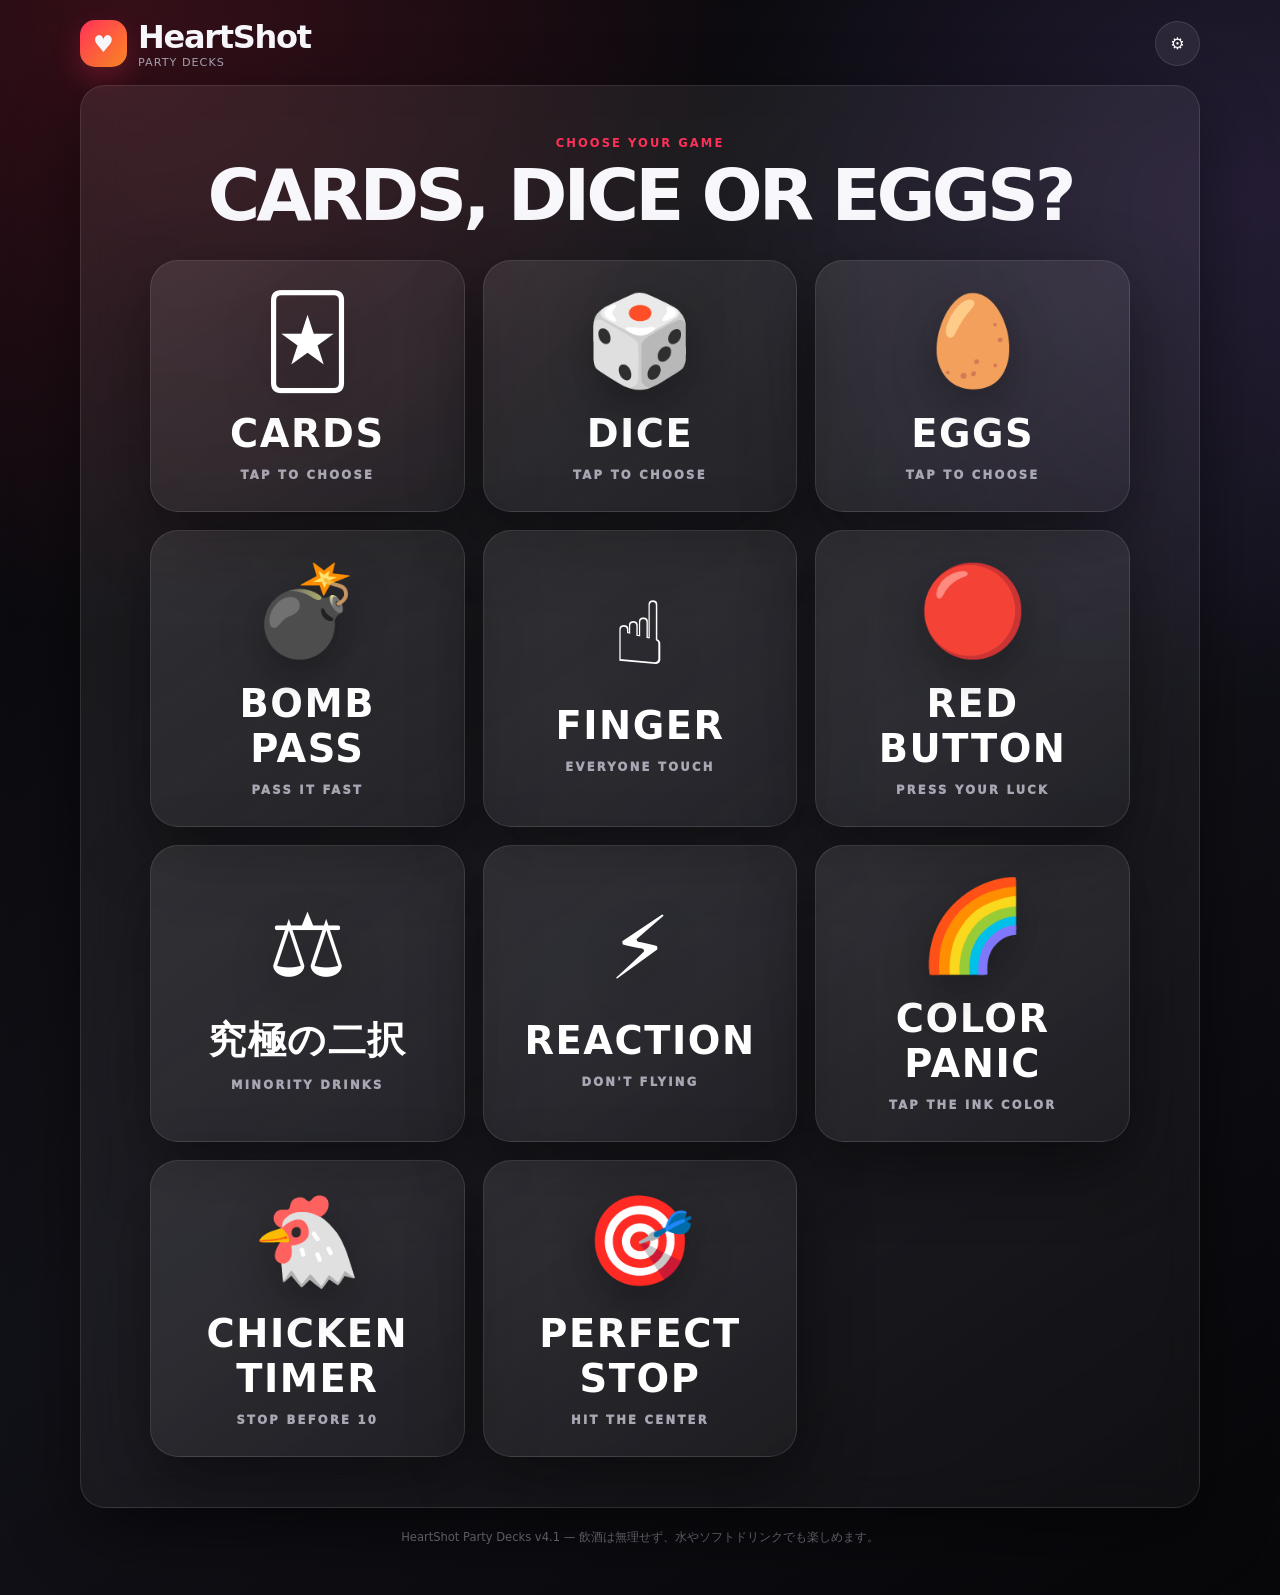
==== commit 66bcff86: "Add 120 Fact Deck cards" ====
--- a/heartshot/index.html
+++ b/heartshot/index.html
@@ -255,7 +255,7 @@
 <h2>WHAT WILL YOU PLAY?</h2>
 <div class="mode-grid">
 <button class="mode-card" data-mode="mission" aria-label="Mission Deckを選ぶ"><span class="deck-content"><span class="mode-icon">🎴</span><h3>Mission Deck</h3><span class="tap">60 CARDS</span></span></button>
-<button class="mode-card" data-mode="fact" aria-label="Fact Deckを選ぶ"><span class="deck-content"><span class="mode-icon">📊</span><h3>Fact Deck</h3><span class="tap">55 CARDS</span></span></button>
+<button class="mode-card" data-mode="fact" aria-label="Fact Deckを選ぶ"><span class="deck-content"><span class="mode-icon">📊</span><h3>Fact Deck</h3><span class="tap">175 CARDS</span></span></button>
 <button class="mode-card" data-mode="reveal" aria-label="Reveal Deckを選ぶ"><span class="deck-content"><span class="mode-icon">📸</span><h3>Reveal Deck</h3><span class="tap">60 CARDS</span></span></button>
 </div>
 <div class="setup-drawer" id="setupDrawer">
@@ -301,7 +301,7 @@
 <section id="chickenGame" class="screen"><div class="glass quick-screen"><button class="back-link quick-exit">← END GAME</button><div class="quick-head"><p class="kicker">CHICKEN TIMER</p><h2>10秒ギリギリで止めろ。</h2><p>3秒を過ぎると数字が消える。10秒を超えたらDRINK</p></div><div class="quick-stage"><div><button class="chicken-clock" id="chickenClock">START</button><p class="quick-title" id="chickenText">READY?</p><p class="quick-sub" id="chickenSub">タイマーをタップしてスタート</p></div></div></div></section>
 <section id="perfectGame" class="screen"><div class="glass quick-screen"><button class="back-link quick-exit">← END GAME</button><div class="quick-head"><p class="kicker">PERFECT STOP</p><h2>中央で止めろ。</h2><p>白いバーを緑のPERFECTゾーンで止めればSAFE</p><div class="difficulty" id="perfectDifficulty" aria-label="PERFECT STOPの難易度"><button data-level="easy">かんたん</button><button data-level="normal">ふつう</button><button data-level="hard">むずかしい</button></div><p class="difficulty-note" id="perfectDifficultyNote"></p></div><div class="quick-stage"><div class="stop-game"><div class="stop-track" id="stopTrack"><div class="stop-marker" id="stopMarker"></div></div><button class="primary stop-button" id="stopButton">START</button><p class="quick-title" id="stopText">READY?</p><p class="quick-sub" id="stopSub">START後、好きな瞬間にSTOP</p></div></div></div></section>
 <section id="result" class="screen glass result-card"><p class="kicker">GAME FINISHED</p><h2>おつかれさま！🥂</h2><p>今回のHeartShot結果</p><div class="summary-grid"><div class="summary"><b id="drawCount">0</b><span>引いたカード</span></div><div class="summary"><b id="rareCount">0</b><span>レアカード</span></div><div class="summary"><b id="playedTime">0分</b><span>プレイ時間</span></div></div><button class="primary" id="againBtn">もう一度遊ぶ</button></section>
-</main><footer class="footer">HeartShot Party Decks v4.0 — 飲酒は無理せず、水やソフトドリンクでも楽しめます。</footer>
+</main><footer class="footer">HeartShot Party Decks v4.1 — 飲酒は無理せず、水やソフトドリンクでも楽しめます。</footer>
 </div><div class="party-fx" id="partyFx" aria-live="assertive"><div class="party-card"><div class="party-kicker" id="partyKicker">HEARTSHOT MOMENT</div><div class="party-title" id="partyTitle">DRINK!</div><div class="party-sub" id="partySub"></div></div><div id="partyParticles"></div></div><div class="toast" id="toast">カードを引きました</div>
 <script>
 const missionCards=[
@@ -368,7 +368,7 @@
 ['スマホの画面を一番割った人','これまで割った回数で比べる。','スマホ'],
 ['一番最近徹夜した人','最後に朝まで起きていた日を比べる。','生活'],
 ['今週一番多く外食した人','回数を自己申告して比べる。','食事'],
-['一番長いあだ名を持つ人','普段呼ばれるあだ名の文字数で比べる。','友達']
+['一番長いあだ名を持つ人','普段呼ばれるあだ名の文字数で比べる。','友達'],["バッテリー最大容量が一番高い人","設定画面の最大容量％で比べる","スマホ"],["開いているブラウザータブが一番多い人","ブラウザーのタブ数で比べる","スマホ"],["未読メールが一番多い人","メールアプリの未読件数で比べる","スマホ"],["スマホの空き容量が一番少ない人","ストレージ画面の空き容量で比べる","スマホ"],["ホーム画面のページ数が一番多い人","ホーム画面を横にめくって数える","スマホ"],["お気に入り登録した写真が一番多い人","写真アプリのお気に入り件数で比べる","写真"],["スクリーンショットが一番多い人","スクリーンショットアルバムの件数で比べる","写真"],["カメラロールの一番古い写真が古い人","写真アプリの最古の日付で比べる","写真"],["最後にアプリを入れた時刻が一番新しい人","直近で入れたアプリの日時で比べる","スマホ"],["今日送ったメッセージ数が一番多い人","内容は見せず送信数だけ自己申告","スマホ"],["カレンダーの今週の予定が一番多い人","内容は見せず予定数だけ比べる","スマホ"],["保存済みWi-Fiが一番多い人","設定で確認できる範囲の件数で比べる","スマホ"],["ダウンロード済みファイルが一番多い人","ファイルアプリのダウンロード件数で比べる","スマホ"],["スマホの文字サイズが一番大きい人","表示設定の文字サイズで比べる","スマホ"],["一番最近スマホの壁紙を変えた人","変更した日を自己申告で比べる","スマホ"],["ポートレート写真が一番多い人","ポートレートアルバムの件数で比べる","写真"],["今日撮った動画の合計時間が一番長い人","今日の動画の長さを合計して比べる","動画"],["お気に入り写真の最新登録が一番新しい人","お気に入り内の最新日時で比べる","写真"],["利用中のSNSアプリ数が一番多い人","普段使っているアプリ数を自己申告","スマホ"],["スマホケースを替えた回数が一番多い人","今のスマホで替えた回数を自己申告","スマホ"],["昨夜一番早く寝た人","昨夜寝た時刻で比べる","生活"],["今週昼寝した回数が一番多い人","今週の回数を自己申告","健康"],["今日水を一番多く飲んだ人","だいたいの量で比べる","健康"],["今週運動した時間が一番長い人","今週の合計時間で比べる","健康"],["眼鏡・コンタクト歴が一番長い人","使い始めてからの年数で比べる","生活"],["今の家に一番長く住んでいる人","住み始めてからの期間で比べる","生活"],["今日外にいた時間が一番長い人","今日の合計時間を自己申告","生活"],["今朝アラームを止めた回数が一番多い人","スヌーズを含めた回数で比べる","生活"],["家の鍵を一番多く持ち歩いている人","今持っている鍵の本数で比べる","生活"],["傘を一番多く持っている人","自宅にある本数を自己申告","生活"],["お風呂に入る時間が一番長い人","普段の平均時間で比べる","生活"],["今週洗濯した回数が一番多い人","今週の回数を自己申告","生活"],["今日座っていた時間が一番短い人","だいたいの合計時間で比べる","健康"],["スマホを触らずに一番長く過ごせる人","最近の最長記録を自己申告","生活"],["一番最近健康診断を受けた人","受けた日付で比べる","健康"],["歯磨き時間が一番長い人","普段の1回あたりの時間で比べる","健康"],["今日一番早く身支度を終えた人","起床から支度完了までの時間で比べる","生活"],["一週間の平均睡眠時間が一番長い人","普段の平均で比べる","健康"],["自宅のタオルが一番多い人","だいたいの枚数を自己申告","生活"],["一番最近部屋の模様替えをした人","最後に変えた日で比べる","生活"],["この場のメンバーと一番長く付き合いがある人","最初に知り合った時期で比べる","友達"],["今も連絡する学生時代の友達が一番多い人","人数を自己申告で比べる","友達"],["参加しているグループチャットが一番多い人","現在動いているグループ数で比べる","友達"],["家族へ電話する回数が一番多い人","普段の一週間あたりで比べる","家族"],["もらったあだ名の数が一番多い人","これまでのあだ名を数える","友達"],["結婚式に参加した回数が一番多い人","これまでの参列回数で比べる","友達"],["告白された回数が一番多い人","言える範囲で自己申告","恋愛"],["交際した人数が一番多い人","言える範囲で自己申告","恋愛"],["デートで行った都道府県が一番多い人","思い出せる範囲で数える","恋愛"],["兄弟姉妹との年齢差が一番大きい人","最大の年齢差で比べる","家族"],["家族写真を一番多く持っている人","写真アプリで確認できる範囲で比べる","家族"],["海外でできた友達が一番多い人","人数を自己申告で比べる","友達"],["友達の誕生日を一番多く覚えている人","何人分言えるかで比べる","友達"],["友達との最長通話時間が一番長い人","これまでの最長記録で比べる","友達"],["今も連絡する小学校の友達が一番多い人","人数を自己申告で比べる","友達"],["友達を家に招いた回数が一番多い人","この一年の回数で比べる","友達"],["一番最近友達へプレゼントを渡した人","最後に渡した日で比べる","友達"],["友達との旅行回数が一番多い人","これまでの回数で比べる","友達"],["この場のメンバーと撮った写真が一番多い人","写真アプリで探して件数を比べる","写真"],["一番最近家族と出かけた人","最後に一緒に出かけた日で比べる","家族"],["訪れた国の数が一番多い人","これまで行った国数で比べる","旅行"],["一度の旅行で移動した距離が一番長い人","往復を含むおおよその距離で比べる","旅行"],["最長フライト時間が一番長い人","一度の搭乗時間で比べる","旅行"],["電車に乗り続けた最長時間が一番長い人","乗り換えなしの最長時間で比べる","旅行"],["キャンプした回数が一番多い人","これまでの回数で比べる","旅行"],["行った温泉地が一番多い人","思い出せる温泉地の数で比べる","旅行"],["ロードトリップ回数が一番多い人","長距離ドライブ旅行の回数で比べる","車"],["一度に払った高速料金が一番高い人","片道または一回分の最高額で比べる","車"],["パスポートの残存期間が一番長い人","持っている人同士で有効期限を比べる","旅行"],["旅行時の荷物が一番重かった人","覚えている最大重量で比べる","旅行"],["旅行予約を一番早く済ませる人","出発何日前に予約するかで比べる","旅行"],["行ったテーマパークの数が一番多い人","これまでの施設数で比べる","旅行"],["電車や飛行機に乗り遅れた回数が一番多い人","これまでの回数を自己申告","旅行"],["車中泊した回数が一番多い人","これまでの回数で比べる","車"],["旅行中の一日最高歩数が一番多い人","覚えている最高記録で比べる","旅行"],["免許取得年齢が一番若い人","免許を取った年齢で比べる","車"],["現在の車の走行距離が一番長い人","車を持つ人同士で比べる","車"],["一番最近ガソリンを入れた人","最後に給油した日時で比べる","車"],["レンタカーを借りた回数が一番多い人","これまでの回数で比べる","車"],["一人旅の回数が一番多い人","これまでの回数で比べる","旅行"],["直近で買った物の金額が一番高い人","最後に買った物の金額で比べる","買い物"],["財布のレシート枚数が一番多い人","今入っている枚数で比べる","買い物"],["決済アプリ数が一番多い人","使っているアプリ数で比べる","お金"],["有料サブスク数が一番多い人","現在契約中の数で比べる","お金"],["保有ポイント総額が一番多い人","見せられる範囲の合計で比べる","お金"],["財布の小銭枚数が一番多い人","今入っている枚数で比べる","お金"],["財布に入っているカード枚数が一番多い人","会員証なども含めて数える","お金"],["保存中のクーポン数が一番多い人","アプリや紙の合計で比べる","買い物"],["今月ネット通販した回数が一番多い人","注文回数を自己申告","買い物"],["今月衝動買いした回数が一番多い人","自分で衝動買いと思う回数で比べる","買い物"],["最大割引率で買った経験が一番高い人","覚えている最高割引率で比べる","買い物"],["ほしい物リストの件数が一番多い人","通販サイトなどの登録件数で比べる","買い物"],["今日使った金額が一番多い人","言える範囲の合計で比べる","お金"],["今月服を買った枚数が一番多い人","今月買った枚数で比べる","買い物"],["財布にある一番古いレシートが古い人","レシートの日付で比べる","買い物"],["財布を忘れた回数が一番多い人","この一年の回数を自己申告","お金"],["誰かの分を立て替えた金額が一番高い人","これまでの一回の最高額で比べる","お金"],["キャッシュレス支払いの割合が一番高い人","普段の支払いに占める割合で比べる","お金"],["贈り物に使った最高額が一番高い人","言える範囲の最高額で比べる","買い物"],["一番長く貯金を続けている人","継続している期間で比べる","お金"],["持っているゲーム本数が一番多い人","ダウンロード版も含めて比べる","趣味"],["今年読んだ本が一番多い人","漫画も含めるかは全員で統一","趣味"],["経験したスポーツ種目が一番多い人","一度でも体験した種目数で比べる","趣味"],["演奏できる楽器が一番多い人","一曲でも演奏できる楽器数で比べる","音楽"],["同じアーティストを一番長く推している人","好きになってからの期間で比べる","音楽"],["最長カラオケ時間が一番長い人","一回で歌った最長時間で比べる","音楽"],["今月観た映画が一番多い人","映画館・配信を合わせて比べる","映画"],["一日で観たドラマ話数が一番多い人","一日の最高話数で比べる","映画"],["学生時代にもらった賞状が一番多い人","学校内外を含めた枚数で比べる","学生"],["部活や大会への出場回数が一番多い人","これまでの回数で比べる","学生"],["経験したアルバイトの種類が一番多い人","職種の数で比べる","仕事"],["一つの仕事やプロジェクトを一番長く続けた人","最長の継続期間で比べる","仕事"],["一番最近資格・検定に合格した人","合格した日付で比べる","経験"],["今年始めた趣味が一番多い人","今年新しく始めた数で比べる","趣味"],["集めているコレクションの数が一番多い人","コレクションの種類数で比べる","趣味"],["勉強した外国語の数が一番多い人","少しでも学んだ言語数で比べる","経験"],["登録YouTubeチャンネル数が一番多い人","登録チャンネル件数で比べる","趣味"],["今年行った美術館・博物館が一番多い人","訪れた施設数で比べる","趣味"],["お祭り・花火大会への参加回数が一番多い人","これまでの回数で比べる","経験"],["一つのゲームの総プレイ時間が一番長い人","確認できる最長記録で比べる","趣味"]
 ];
 const revealCards=[
 ['一番最新の写真を全員に見せる','見せられない、または見せたくない場合は乾杯。','写真'],['一番最新の動画を見せる','再生は3秒だけでもOK。','動画'],['この場の誰も知らない話を暴露','一人でも知っていたらアウト。誰も知らなければセーフ。','秘密'],['最近一番笑ったLINEを見せる','個人名や内容は隠してもOK。','スマホ'],['一番古い写真を見せる','端末に残っている一番古い写真。','写真'],['最近の検索履歴を1件公開','公開したくない場合は乾杯。','検索'],['最近一番聴いた曲を流す','サビを10秒流して理由も話す。','音楽'],['スマホのホーム画面を3秒公開','フォルダ名や壁紙にも注目。','スマホ'],['最後に買った物を公開','通販・コンビニ・店舗、何でもOK。','買い物'],['人生最大の黒歴史を話す','軽く話せる範囲で。話せなければ乾杯。','暴露'],['学生時代に一番怒られた話','先生・親・部活など何でもOK。','トーク'],['今だから言える失敗談','当時は焦ったが今は笑える話。','トーク'],['人生で一番緊張した瞬間','面接、告白、試合など。','トーク'],['一番無駄遣いした物を告白','金額も言えたら追加ポイント。','買い物'],['最近保存したスクショを見せる','見せられない場合は乾杯。','写真'],['予測変換「あ・か・さ」を公開','それぞれ最初に出た候補を読み上げる。','スマホ'],['最後に電話した相手を公開','内容は話さなくてOK。','スマホ'],['一番恥ずかしかったデート話','無理のない範囲で話す。','恋愛'],['人生最大のラッキーを話す','全員が「すごい」と思えばセーフ。','トーク'],['最近撮った自撮りを見せる','なければその場で撮るか乾杯。','写真'],['誰にも言っていない小さな秘密','重すぎない内容限定。誰か知っていたらアウト。','秘密'],['最近一番後悔したこと','笑える範囲で話す。','トーク'],['一番古いメモを読み上げる','個人情報部分は隠してOK。','スマホ'],['お気に入り写真を1枚紹介','なぜ好きかも説明する。','写真'],['直近のYouTube視聴履歴を1件公開','見せたくなければ乾杯。','動画'],['この場の誰かへの第一印象を話す','現在の印象との違いも話す。','会話'],['誰にも負けない小さな特技を披露','披露できなければ乾杯。','特技'],['一番怖かった体験を話す','全員が驚けばセーフ。','トーク'],['最近の写真から1枚をランダム選択','10枚スクロールして止まった写真を見せる。','写真'],['この場の誰かにまだ言っていない感謝','本人へ直接伝える。','会話'],
